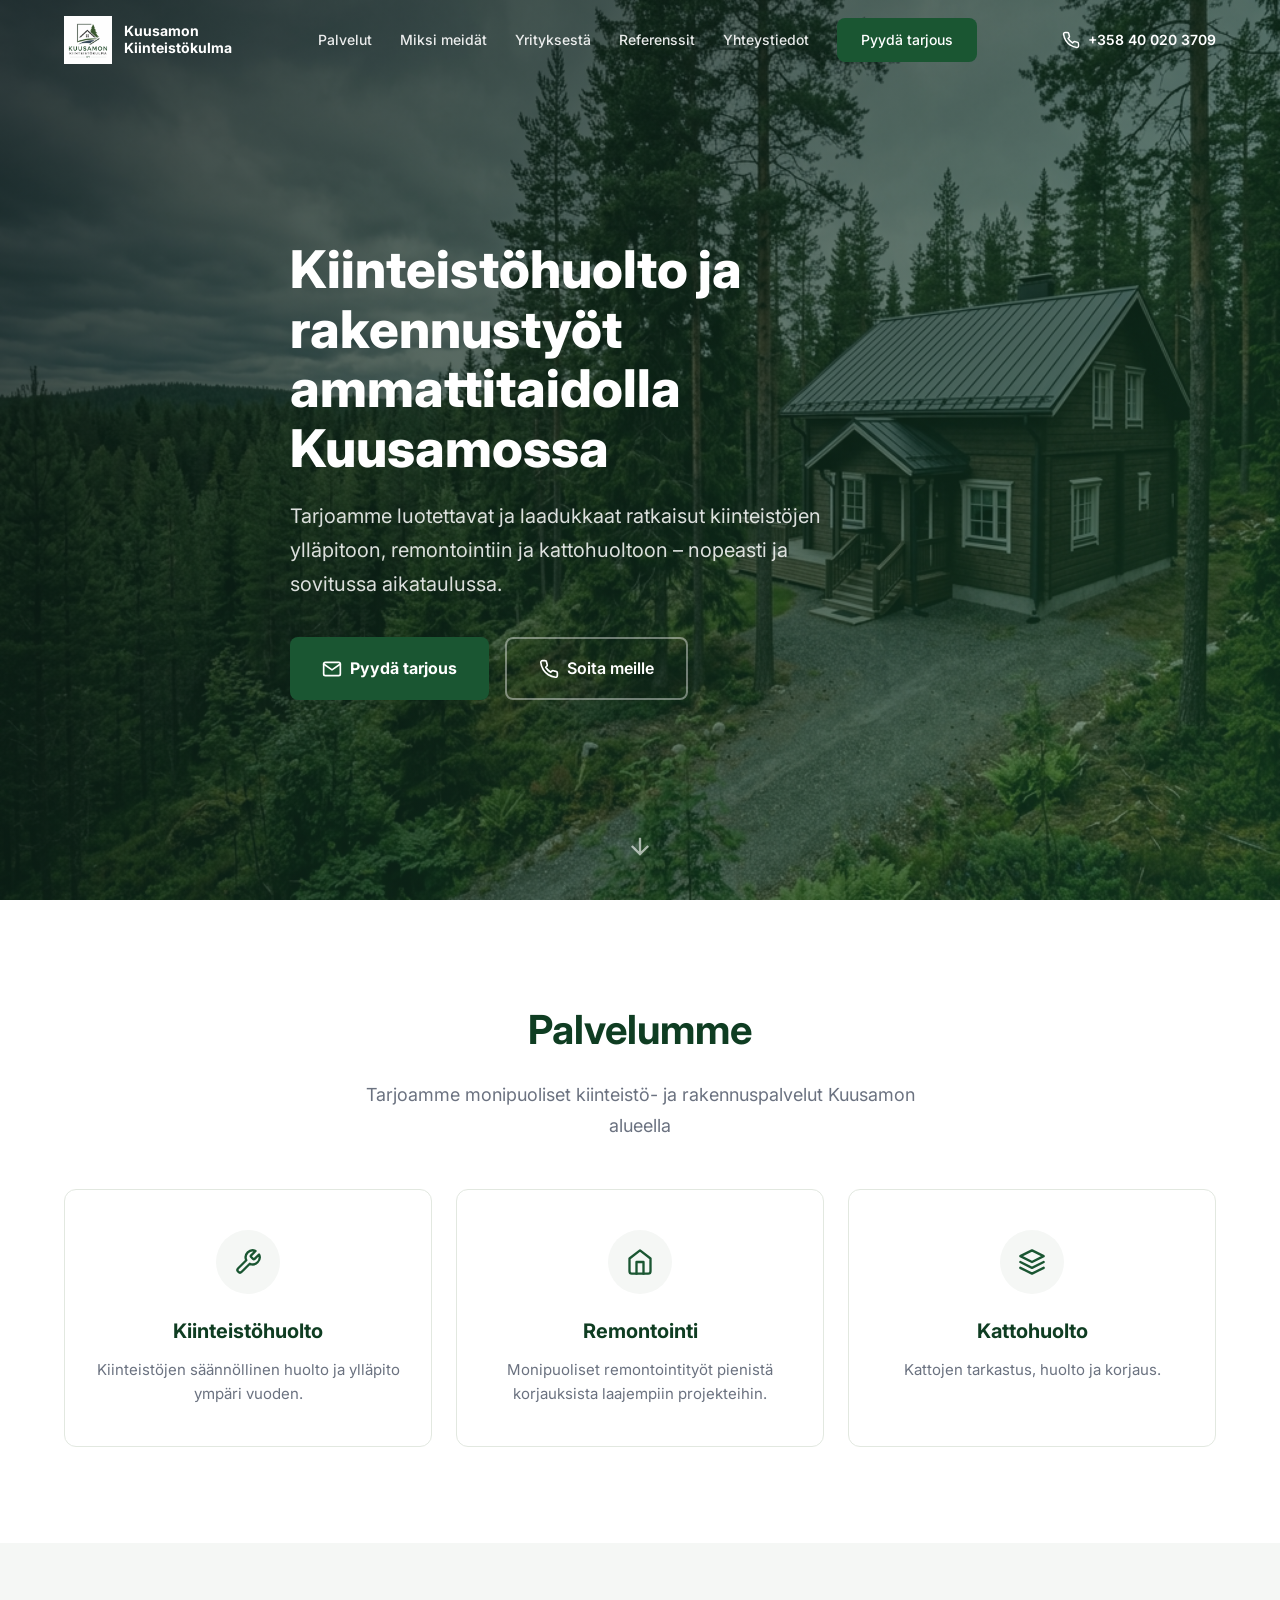
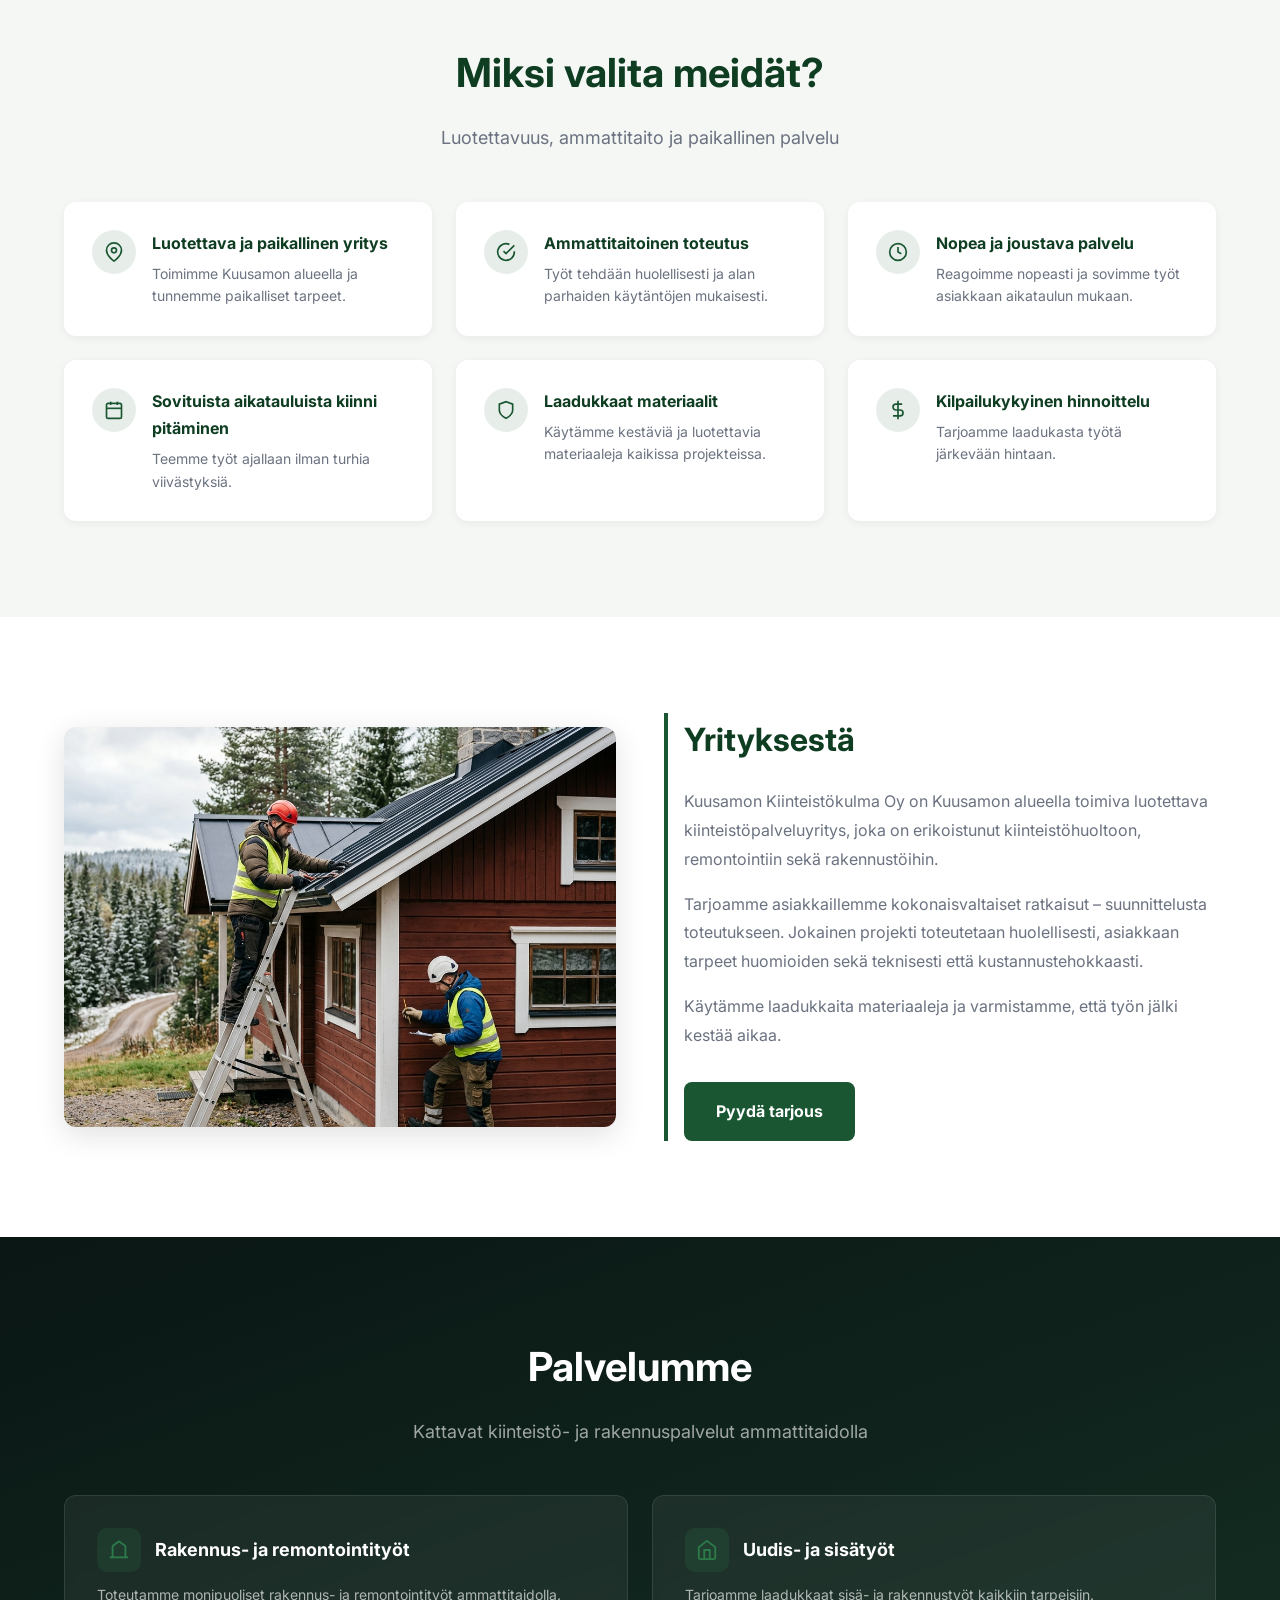
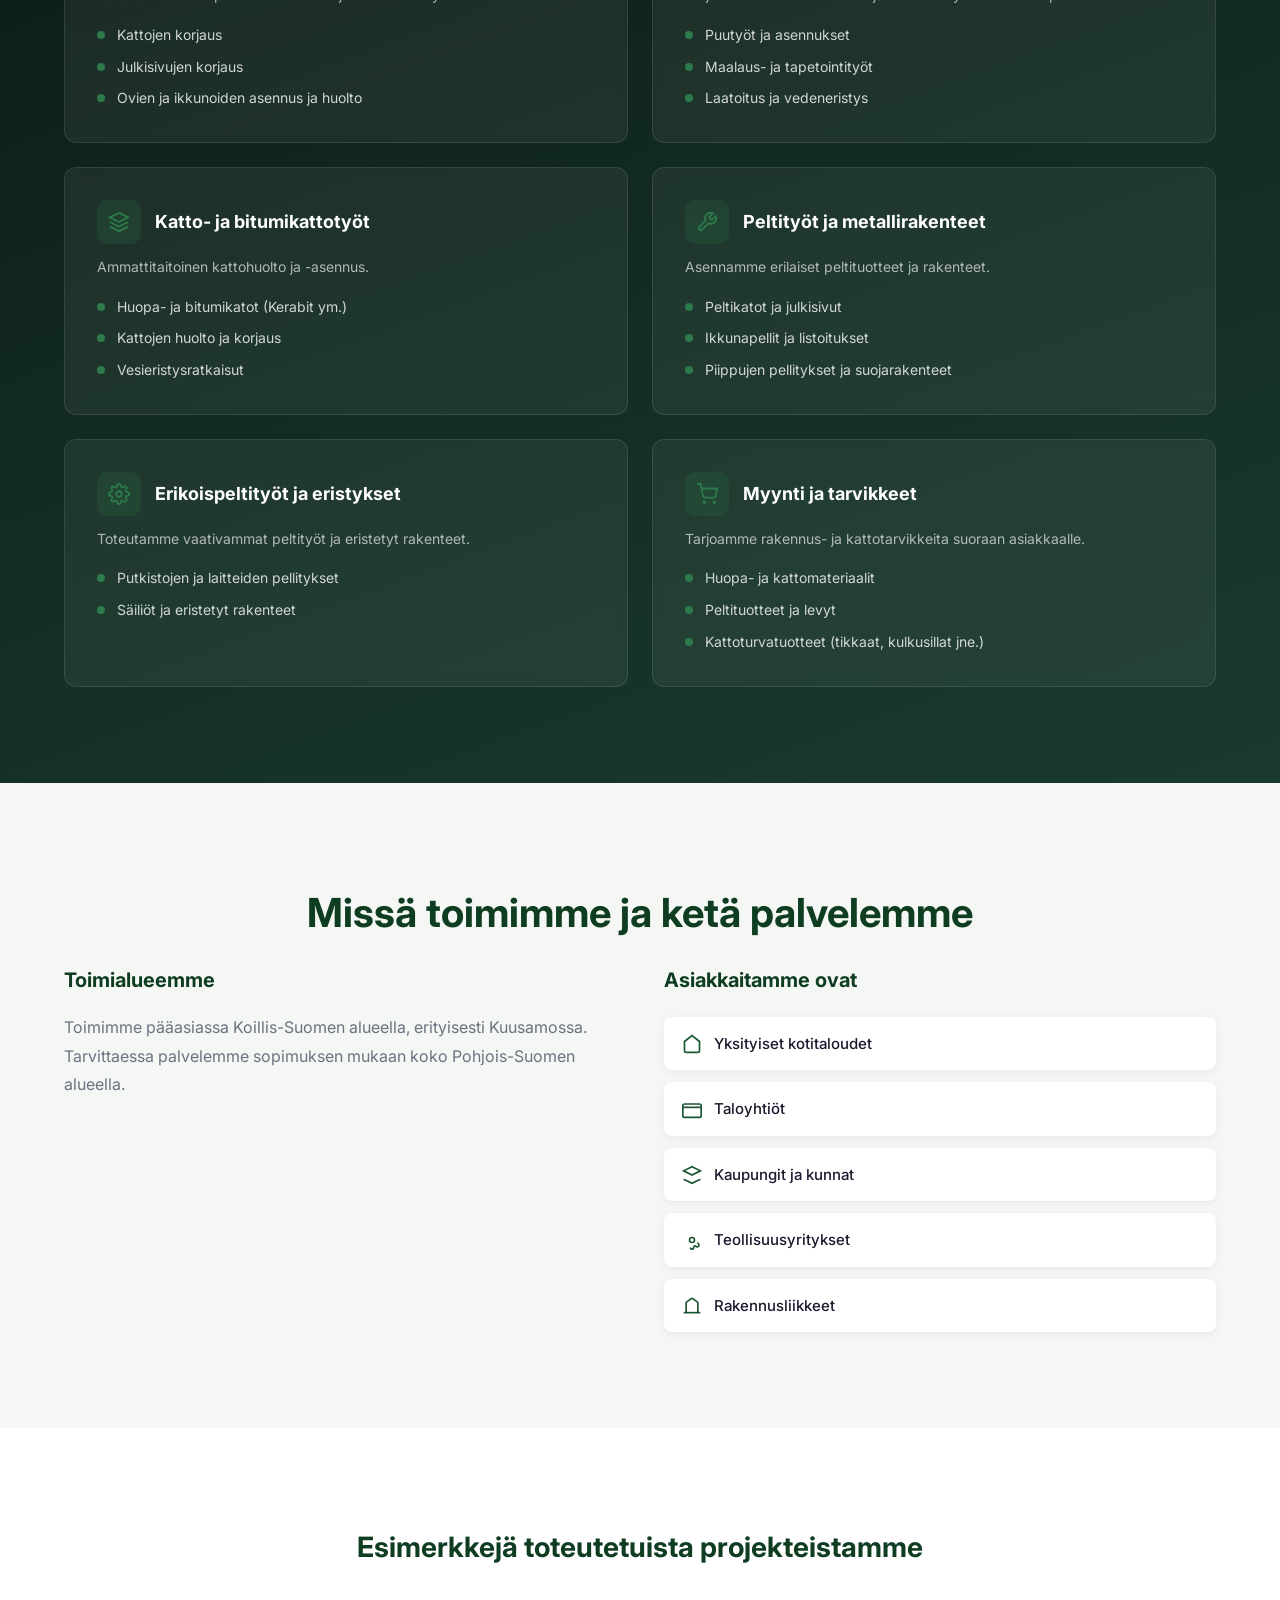
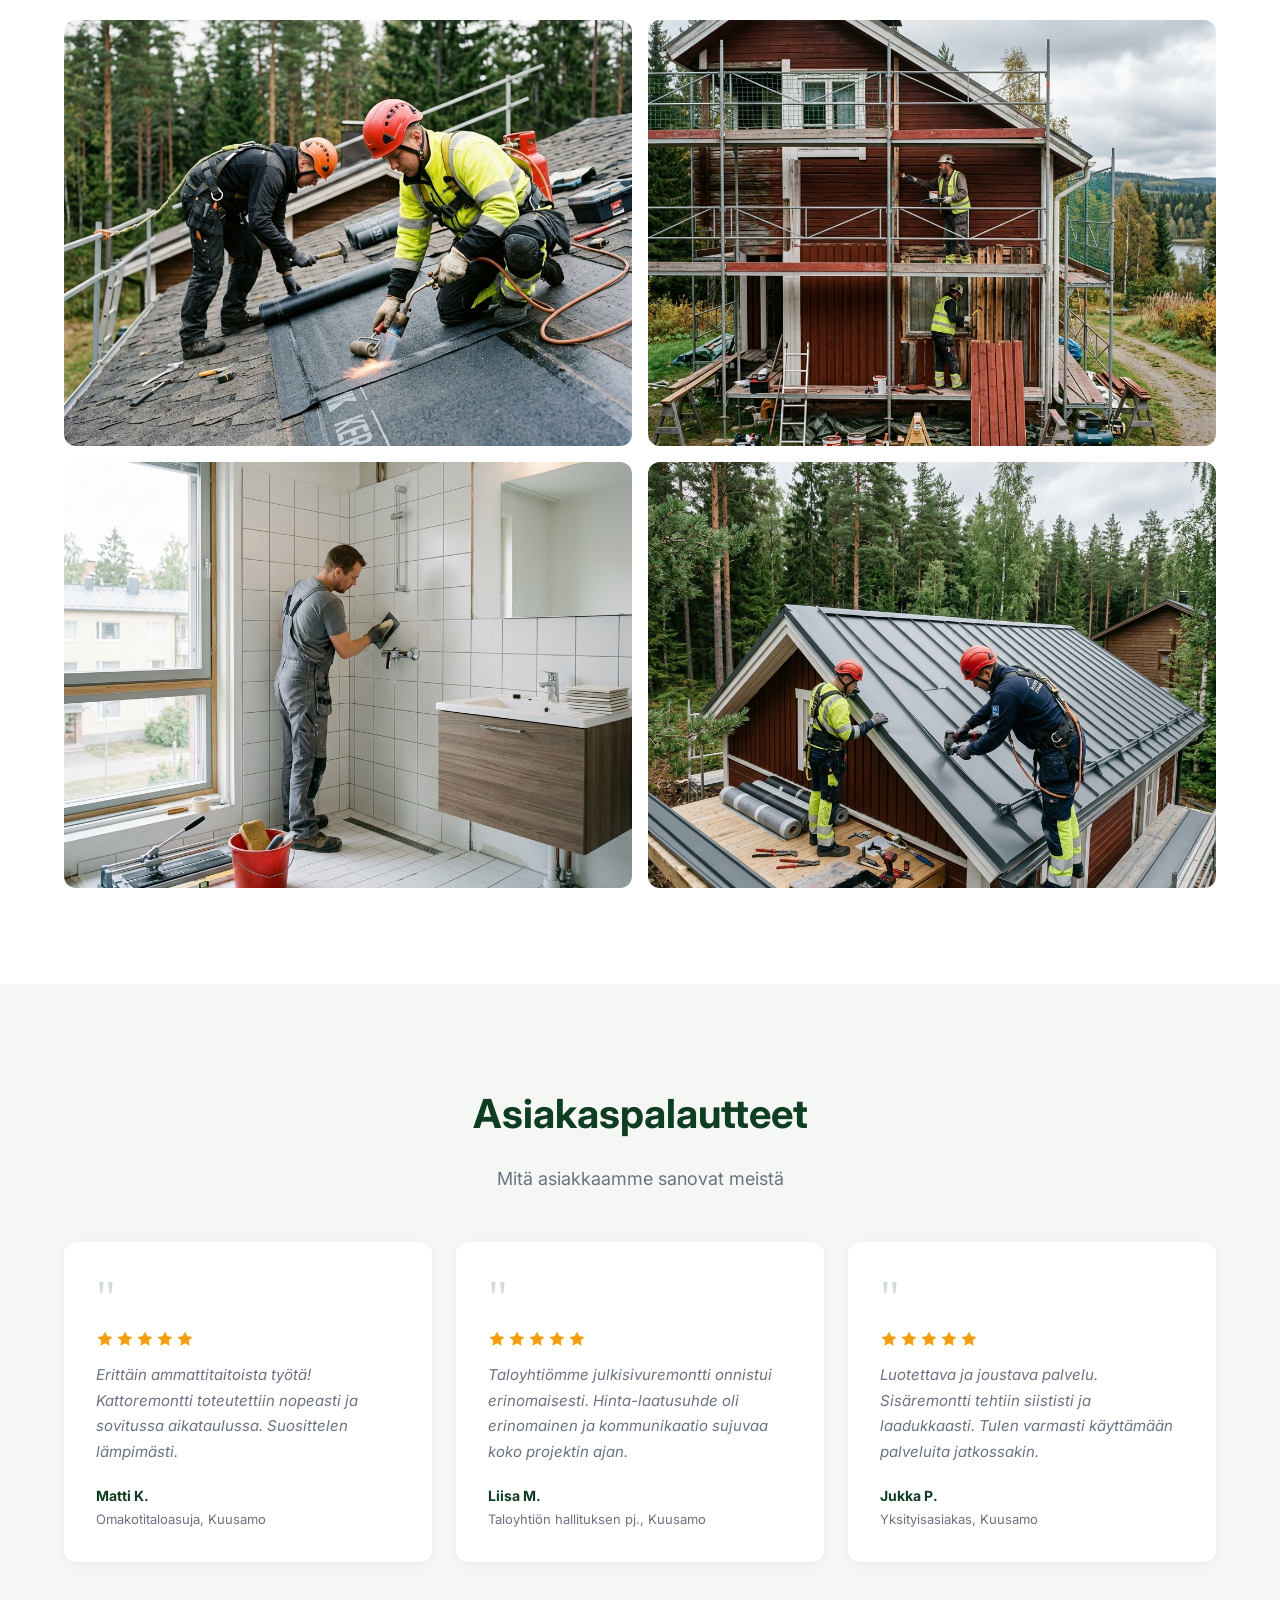
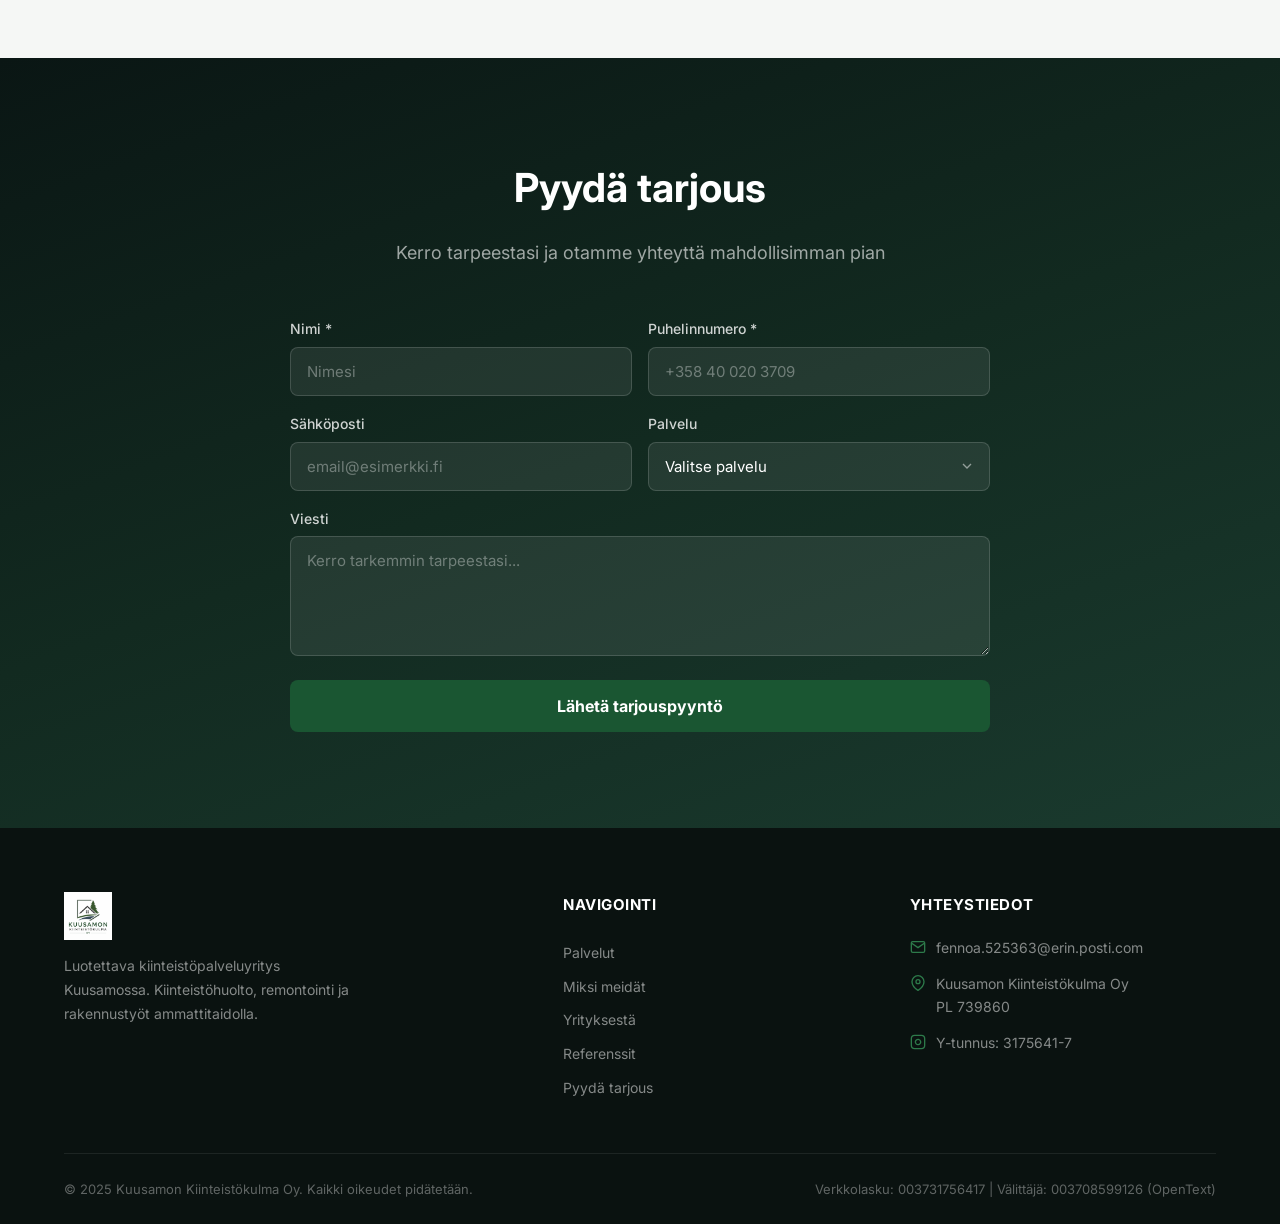
==== index.html @ 99510783 "Initial commit: Kuusamon Kiinteistökulma Oy website - Responsive single-page landing (HTML5, CSS3, V" ====
<!DOCTYPE html>
<html lang="fi">
<head>
<meta charset="UTF-8">
<meta name="viewport" content="width=device-width, initial-scale=1.0">
<title>Kiinteistöhuolto ja rakennustyöt Kuusamossa | Kuusamon Kiinteistökulma Oy</title>
<meta name="description" content="Kuusamon Kiinteistökulma Oy – luotettava kiinteistöhuolto, remontointi ja kattotyöt Kuusamossa. Pyydä maksuton tarjous!">
<meta property="og:title" content="Kuusamon Kiinteistökulma Oy – Kiinteistöhuolto Kuusamossa">
<meta property="og:description" content="Luotettava kiinteistöhuolto, remontointi ja kattotyöt Kuusamossa. Pyydä maksuton tarjous!">
<meta property="og:type" content="website">
<link rel="stylesheet" href="style.css">
<script type="application/ld+json">
{"@context":"https://schema.org","@type":"LocalBusiness","name":"Kuusamon Kiinteistökulma Oy","description":"Kiinteistöhuolto, remontointi ja rakennustyöt Kuusamossa","address":{"@type":"PostalAddress","addressLocality":"Kuusamo","addressRegion":"Pohjois-Pohjanmaa","addressCountry":"FI"},"areaServed":"Kuusamo","vatID":"FI31756417"}
</script>
</head>
<body>

<!-- NAVBAR -->
<nav class="navbar" id="navbar">
<div class="container">
<a href="#" class="nav-logo">
<img src="images/logo.png" alt="Kuusamon Kiinteistökulma Oy">
<span class="nav-logo-text">Kuusamon<br>Kiinteistökulma</span>
</a>
<div class="nav-links">
<a href="#palvelut">Palvelut</a>
<a href="#miksi">Miksi meidät</a>
<a href="#yrityksesta">Yrityksestä</a>
<a href="#referenssit">Referenssit</a>
<a href="#yhteystiedot">Yhteystiedot</a>
<a href="#tarjous" class="nav-cta">Pyydä tarjous</a>
</div>
<a href="tel:+358400203709" class="nav-phone"><svg xmlns="http://www.w3.org/2000/svg" viewBox="0 0 24 24" fill="none" stroke="currentColor" stroke-width="2" stroke-linecap="round" stroke-linejoin="round"><path d="M22 16.92v3a2 2 0 0 1-2.18 2 19.79 19.79 0 0 1-8.63-3.07 19.5 19.5 0 0 1-6-6 19.79 19.79 0 0 1-3.07-8.67A2 2 0 0 1 4.11 2h3a2 2 0 0 1 2 1.72c.127.96.361 1.903.7 2.81a2 2 0 0 1-.45 2.11L8.09 9.91a16 16 0 0 0 6 6l1.27-1.27a2 2 0 0 1 2.11-.45c.907.339 1.85.573 2.81.7A2 2 0 0 1 22 16.92z"/></svg> +358 40 020 3709</a>
<div class="hamburger" id="hamburger"><span></span><span></span><span></span></div>
</div>
</nav>
<div class="mobile-overlay" id="mobileOverlay"></div>
<div class="mobile-menu" id="mobileMenu">
<a href="#palvelut">Palvelut</a>
<a href="#miksi">Miksi meidät</a>
<a href="#yrityksesta">Yrityksestä</a>
<a href="#referenssit">Referenssit</a>
<a href="#yhteystiedot">Yhteystiedot</a>
<a href="#tarjous">Pyydä tarjous</a>
<a href="tel:+358400203709">📞 +358 40 020 3709</a>
</div>

<!-- HERO -->
<section class="hero" id="hero">
<div class="container">
<div class="hero-content fade-in">
<h1>Kiinteistöhuolto ja rakennustyöt ammattitaidolla Kuusamossa</h1>
<p>Tarjoamme luotettavat ja laadukkaat ratkaisut kiinteistöjen ylläpitoon, remontointiin ja kattohuoltoon – nopeasti ja sovitussa aikataulussa.</p>
<div class="hero-buttons">
<a href="#tarjous" class="btn-primary"><svg xmlns="http://www.w3.org/2000/svg" width="20" height="20" viewBox="0 0 24 24" fill="none" stroke="currentColor" stroke-width="2" stroke-linecap="round" stroke-linejoin="round"><path d="M4 4h16c1.1 0 2 .9 2 2v12c0 1.1-.9 2-2 2H4c-1.1 0-2-.9-2-2V6c0-1.1.9-2 2-2z"/><polyline points="22,6 12,13 2,6"/></svg> Pyydä tarjous</a>
<a href="tel:+358400203709" class="btn-secondary"><svg xmlns="http://www.w3.org/2000/svg" width="20" height="20" viewBox="0 0 24 24" fill="none" stroke="currentColor" stroke-width="2" stroke-linecap="round" stroke-linejoin="round"><path d="M22 16.92v3a2 2 0 0 1-2.18 2 19.79 19.79 0 0 1-8.63-3.07 19.5 19.5 0 0 1-6-6 19.79 19.79 0 0 1-3.07-8.67A2 2 0 0 1 4.11 2h3a2 2 0 0 1 2 1.72c.127.96.361 1.903.7 2.81a2 2 0 0 1-.45 2.11L8.09 9.91a16 16 0 0 0 6 6l1.27-1.27a2 2 0 0 1 2.11-.45c.907.339 1.85.573 2.81.7A2 2 0 0 1 22 16.92z"/></svg> Soita meille</a>
</div>
</div>
</div>
<div class="scroll-indicator"><svg xmlns="http://www.w3.org/2000/svg" viewBox="0 0 24 24" fill="none" stroke="currentColor" stroke-width="2"><path d="M12 5v14M5 12l7 7 7-7"/></svg></div>
</section>

<!-- SERVICES -->
<section class="services" id="palvelut">
<div class="container">
<h2 class="section-title fade-in">Palvelumme</h2>
<p class="section-subtitle fade-in">Tarjoamme monipuoliset kiinteistö- ja rakennuspalvelut Kuusamon alueella</p>
<div class="services-grid">
<div class="service-card fade-in">
<div class="service-icon"><svg xmlns="http://www.w3.org/2000/svg" viewBox="0 0 24 24" fill="none" stroke="currentColor" stroke-width="2" stroke-linecap="round" stroke-linejoin="round"><path d="M14.7 6.3a1 1 0 0 0 0 1.4l1.6 1.6a1 1 0 0 0 1.4 0l3.77-3.77a6 6 0 0 1-7.94 7.94l-6.91 6.91a2.12 2.12 0 0 1-3-3l6.91-6.91a6 6 0 0 1 7.94-7.94l-3.76 3.76z"/></svg></div>
<h3>Kiinteistöhuolto</h3>
<p>Kiinteistöjen säännöllinen huolto ja ylläpito ympäri vuoden.</p>
</div>
<div class="service-card fade-in">
<div class="service-icon"><svg xmlns="http://www.w3.org/2000/svg" viewBox="0 0 24 24" fill="none" stroke="currentColor" stroke-width="2" stroke-linecap="round" stroke-linejoin="round"><path d="M3 9l9-7 9 7v11a2 2 0 0 1-2 2H5a2 2 0 0 1-2-2z"/><polyline points="9 22 9 12 15 12 15 22"/></svg></div>
<h3>Remontointi</h3>
<p>Monipuoliset remontointityöt pienistä korjauksista laajempiin projekteihin.</p>
</div>
<div class="service-card fade-in">
<div class="service-icon"><svg xmlns="http://www.w3.org/2000/svg" viewBox="0 0 24 24" fill="none" stroke="currentColor" stroke-width="2" stroke-linecap="round" stroke-linejoin="round"><polygon points="12 2 2 7 12 12 22 7 12 2"/><polyline points="2 17 12 22 22 17"/><polyline points="2 12 12 17 22 12"/></svg></div>
<h3>Kattohuolto</h3>
<p>Kattojen tarkastus, huolto ja korjaus.</p>
</div>
</div>
</div>
</section>

<!-- WHY US -->
<section class="why-us" id="miksi">
<div class="container">
<h2 class="section-title fade-in">Miksi valita meidät?</h2>
<p class="section-subtitle fade-in">Luotettavuus, ammattitaito ja paikallinen palvelu</p>
<div class="why-grid">
<div class="why-card fade-in">
<div class="why-icon"><svg xmlns="http://www.w3.org/2000/svg" viewBox="0 0 24 24" fill="none" stroke="currentColor" stroke-width="2"><path d="M21 10c0 7-9 13-9 13s-9-6-9-13a9 9 0 0 1 18 0z"/><circle cx="12" cy="10" r="3"/></svg></div>
<div><h3>Luotettava ja paikallinen yritys</h3><p>Toimimme Kuusamon alueella ja tunnemme paikalliset tarpeet.</p></div>
</div>
<div class="why-card fade-in">
<div class="why-icon"><svg xmlns="http://www.w3.org/2000/svg" viewBox="0 0 24 24" fill="none" stroke="currentColor" stroke-width="2"><path d="M22 11.08V12a10 10 0 1 1-5.93-9.14"/><polyline points="22 4 12 14.01 9 11.01"/></svg></div>
<div><h3>Ammattitaitoinen toteutus</h3><p>Työt tehdään huolellisesti ja alan parhaiden käytäntöjen mukaisesti.</p></div>
</div>
<div class="why-card fade-in">
<div class="why-icon"><svg xmlns="http://www.w3.org/2000/svg" viewBox="0 0 24 24" fill="none" stroke="currentColor" stroke-width="2"><circle cx="12" cy="12" r="10"/><polyline points="12 6 12 12 16 14"/></svg></div>
<div><h3>Nopea ja joustava palvelu</h3><p>Reagoimme nopeasti ja sovimme työt asiakkaan aikataulun mukaan.</p></div>
</div>
<div class="why-card fade-in">
<div class="why-icon"><svg xmlns="http://www.w3.org/2000/svg" viewBox="0 0 24 24" fill="none" stroke="currentColor" stroke-width="2"><rect x="3" y="4" width="18" height="18" rx="2" ry="2"/><line x1="16" y1="2" x2="16" y2="6"/><line x1="8" y1="2" x2="8" y2="6"/><line x1="3" y1="10" x2="21" y2="10"/></svg></div>
<div><h3>Sovituista aikatauluista kiinni pitäminen</h3><p>Teemme työt ajallaan ilman turhia viivästyksiä.</p></div>
</div>
<div class="why-card fade-in">
<div class="why-icon"><svg xmlns="http://www.w3.org/2000/svg" viewBox="0 0 24 24" fill="none" stroke="currentColor" stroke-width="2"><path d="M12 22s8-4 8-10V5l-8-3-8 3v7c0 6 8 10 8 10z"/></svg></div>
<div><h3>Laadukkaat materiaalit</h3><p>Käytämme kestäviä ja luotettavia materiaaleja kaikissa projekteissa.</p></div>
</div>
<div class="why-card fade-in">
<div class="why-icon"><svg xmlns="http://www.w3.org/2000/svg" viewBox="0 0 24 24" fill="none" stroke="currentColor" stroke-width="2"><line x1="12" y1="1" x2="12" y2="23"/><path d="M17 5H9.5a3.5 3.5 0 0 0 0 7h5a3.5 3.5 0 0 1 0 7H6"/></svg></div>
<div><h3>Kilpailukykyinen hinnoittelu</h3><p>Tarjoamme laadukasta työtä järkevään hintaan.</p></div>
</div>
</div>
</div>
</section>

<!-- ABOUT -->
<section class="about" id="yrityksesta">
<div class="container">
<div class="about-grid">
<div class="about-image fade-in-left"><img src="images/about.png" alt="Kuusamon Kiinteistökulma Oy - ammattitaitoista työtä" loading="lazy"></div>
<div class="about-text fade-in-right">
<h2>Yrityksestä</h2>
<p>Kuusamon Kiinteistökulma Oy on Kuusamon alueella toimiva luotettava kiinteistöpalveluyritys, joka on erikoistunut kiinteistöhuoltoon, remontointiin sekä rakennustöihin.</p>
<p>Tarjoamme asiakkaillemme kokonaisvaltaiset ratkaisut – suunnittelusta toteutukseen. Jokainen projekti toteutetaan huolellisesti, asiakkaan tarpeet huomioiden sekä teknisesti että kustannustehokkaasti.</p>
<p>Käytämme laadukkaita materiaaleja ja varmistamme, että työn jälki kestää aikaa.</p>
<a href="#tarjous" class="btn-primary" style="margin-top:16px">Pyydä tarjous</a>
</div>
</div>
</div>
</section>

<!-- EXTENDED SERVICES -->
<section class="ext-services" id="palvelut-laaja">
<div class="container">
<h2 class="section-title fade-in">Palvelumme</h2>
<p class="section-subtitle fade-in">Kattavat kiinteistö- ja rakennuspalvelut ammattitaidolla</p>
<div class="ext-grid">
<div class="ext-card fade-in">
<div class="ext-card-header"><div class="ext-card-icon"><svg xmlns="http://www.w3.org/2000/svg" viewBox="0 0 24 24" fill="none" stroke="currentColor" stroke-width="2"><path d="M2 20h20"/><path d="M5 20V8.2a1 1 0 0 1 .4-.8l6-4.5a1 1 0 0 1 1.2 0l6 4.5a1 1 0 0 1 .4.8V20"/></svg></div><h3>Rakennus- ja remontointityöt</h3></div>
<p>Toteutamme monipuoliset rakennus- ja remontointityöt ammattitaidolla.</p>
<ul><li>Kattojen korjaus</li><li>Julkisivujen korjaus</li><li>Ovien ja ikkunoiden asennus ja huolto</li></ul>
</div>
<div class="ext-card fade-in">
<div class="ext-card-header"><div class="ext-card-icon"><svg xmlns="http://www.w3.org/2000/svg" viewBox="0 0 24 24" fill="none" stroke="currentColor" stroke-width="2"><path d="M3 9l9-7 9 7v11a2 2 0 0 1-2 2H5a2 2 0 0 1-2-2z"/><polyline points="9 22 9 12 15 12 15 22"/></svg></div><h3>Uudis- ja sisätyöt</h3></div>
<p>Tarjoamme laadukkaat sisä- ja rakennustyöt kaikkiin tarpeisiin.</p>
<ul><li>Puutyöt ja asennukset</li><li>Maalaus- ja tapetointityöt</li><li>Laatoitus ja vedeneristys</li></ul>
</div>
<div class="ext-card fade-in">
<div class="ext-card-header"><div class="ext-card-icon"><svg xmlns="http://www.w3.org/2000/svg" viewBox="0 0 24 24" fill="none" stroke="currentColor" stroke-width="2"><polygon points="12 2 2 7 12 12 22 7 12 2"/><polyline points="2 17 12 22 22 17"/><polyline points="2 12 12 17 22 12"/></svg></div><h3>Katto- ja bitumikattotyöt</h3></div>
<p>Ammattitaitoinen kattohuolto ja -asennus.</p>
<ul><li>Huopa- ja bitumikatot (Kerabit ym.)</li><li>Kattojen huolto ja korjaus</li><li>Vesieristysratkaisut</li></ul>
</div>
<div class="ext-card fade-in">
<div class="ext-card-header"><div class="ext-card-icon"><svg xmlns="http://www.w3.org/2000/svg" viewBox="0 0 24 24" fill="none" stroke="currentColor" stroke-width="2"><path d="M14.7 6.3a1 1 0 0 0 0 1.4l1.6 1.6a1 1 0 0 0 1.4 0l3.77-3.77a6 6 0 0 1-7.94 7.94l-6.91 6.91a2.12 2.12 0 0 1-3-3l6.91-6.91a6 6 0 0 1 7.94-7.94l-3.76 3.76z"/></svg></div><h3>Peltityöt ja metallirakenteet</h3></div>
<p>Asennamme erilaiset peltituotteet ja rakenteet.</p>
<ul><li>Peltikatot ja julkisivut</li><li>Ikkunapellit ja listoitukset</li><li>Piippujen pellitykset ja suojarakenteet</li></ul>
</div>
<div class="ext-card fade-in">
<div class="ext-card-header"><div class="ext-card-icon"><svg xmlns="http://www.w3.org/2000/svg" viewBox="0 0 24 24" fill="none" stroke="currentColor" stroke-width="2"><circle cx="12" cy="12" r="3"/><path d="M19.4 15a1.65 1.65 0 0 0 .33 1.82l.06.06a2 2 0 0 1 0 2.83 2 2 0 0 1-2.83 0l-.06-.06a1.65 1.65 0 0 0-1.82-.33 1.65 1.65 0 0 0-1 1.51V21a2 2 0 0 1-2 2 2 2 0 0 1-2-2v-.09A1.65 1.65 0 0 0 9 19.4a1.65 1.65 0 0 0-1.82.33l-.06.06a2 2 0 0 1-2.83 0 2 2 0 0 1 0-2.83l.06-.06A1.65 1.65 0 0 0 4.68 15a1.65 1.65 0 0 0-1.51-1H3a2 2 0 0 1-2-2 2 2 0 0 1 2-2h.09A1.65 1.65 0 0 0 4.6 9a1.65 1.65 0 0 0-.33-1.82l-.06-.06a2 2 0 0 1 0-2.83 2 2 0 0 1 2.83 0l.06.06A1.65 1.65 0 0 0 9 4.68a1.65 1.65 0 0 0 1-1.51V3a2 2 0 0 1 2-2 2 2 0 0 1 2 2v.09a1.65 1.65 0 0 0 1 1.51 1.65 1.65 0 0 0 1.82-.33l.06-.06a2 2 0 0 1 2.83 0 2 2 0 0 1 0 2.83l-.06.06a1.65 1.65 0 0 0-.33 1.82V9a1.65 1.65 0 0 0 1.51 1H21a2 2 0 0 1 2 2 2 2 0 0 1-2 2h-.09a1.65 1.65 0 0 0-1.51 1z"/></svg></div><h3>Erikoispeltityöt ja eristykset</h3></div>
<p>Toteutamme vaativammat peltityöt ja eristetyt rakenteet.</p>
<ul><li>Putkistojen ja laitteiden pellitykset</li><li>Säiliöt ja eristetyt rakenteet</li></ul>
</div>
<div class="ext-card fade-in">
<div class="ext-card-header"><div class="ext-card-icon"><svg xmlns="http://www.w3.org/2000/svg" viewBox="0 0 24 24" fill="none" stroke="currentColor" stroke-width="2"><circle cx="9" cy="21" r="1"/><circle cx="20" cy="21" r="1"/><path d="M1 1h4l2.68 13.39a2 2 0 0 0 2 1.61h9.72a2 2 0 0 0 2-1.61L23 6H6"/></svg></div><h3>Myynti ja tarvikkeet</h3></div>
<p>Tarjoamme rakennus- ja kattotarvikkeita suoraan asiakkaalle.</p>
<ul><li>Huopa- ja kattomateriaalit</li><li>Peltituotteet ja levyt</li><li>Kattoturvatuotteet (tikkaat, kulkusillat jne.)</li></ul>
</div>
</div>
</div>
</section>

<!-- GEOGRAPHY -->
<section class="geography" id="alue">
<div class="container">
<h2 class="section-title fade-in">Missä toimimme ja ketä palvelemme</h2>
<div class="geo-grid">
<div class="geo-text fade-in-left">
<h3>Toimialueemme</h3>
<p>Toimimme pääasiassa Koillis-Suomen alueella, erityisesti Kuusamossa. Tarvittaessa palvelemme sopimuksen mukaan koko Pohjois-Suomen alueella.</p>
</div>
<div class="geo-clients fade-in-right">
<h3>Asiakkaitamme ovat</h3>
<div class="client-list">
<div class="client-item"><svg xmlns="http://www.w3.org/2000/svg" viewBox="0 0 24 24" fill="none" stroke="currentColor" stroke-width="2"><path d="M3 9l9-7 9 7v11a2 2 0 0 1-2 2H5a2 2 0 0 1-2-2z"/></svg><span>Yksityiset kotitaloudet</span></div>
<div class="client-item"><svg xmlns="http://www.w3.org/2000/svg" viewBox="0 0 24 24" fill="none" stroke="currentColor" stroke-width="2"><rect x="1" y="6" width="22" height="16" rx="2"/><path d="M1 10h22"/></svg><span>Taloyhtiöt</span></div>
<div class="client-item"><svg xmlns="http://www.w3.org/2000/svg" viewBox="0 0 24 24" fill="none" stroke="currentColor" stroke-width="2"><polygon points="12 2 2 7 12 12 22 7 12 2"/><polyline points="2 17 12 22 22 17"/></svg><span>Kaupungit ja kunnat</span></div>
<div class="client-item"><svg xmlns="http://www.w3.org/2000/svg" viewBox="0 0 24 24" fill="none" stroke="currentColor" stroke-width="2"><circle cx="12" cy="12" r="3"/><path d="M19.4 15a1.65 1.65 0 0 0 .33 1.82l.06.06a2 2 0 1 1-2.83 2.83l-.06-.06a1.65 1.65 0 0 0-2.82 1.18V21a2 2 0 1 1-4 0v-.09"/></svg><span>Teollisuusyritykset</span></div>
<div class="client-item"><svg xmlns="http://www.w3.org/2000/svg" viewBox="0 0 24 24" fill="none" stroke="currentColor" stroke-width="2"><path d="M2 20h20"/><path d="M5 20V8.2a1 1 0 0 1 .4-.8l6-4.5a1 1 0 0 1 1.2 0l6 4.5a1 1 0 0 1 .4.8V20"/></svg><span>Rakennusliikkeet</span></div>
</div>
</div>
</div>
</div>
</section>

<!-- GALLERY -->
<section class="gallery" id="referenssit">
<div class="container">
<p class="section-subtitle fade-in" style="margin-bottom:48px;font-size:28px;font-weight:700;color:#0F3D22">Esimerkkejä toteutetuista projekteistamme</p>
<div class="gallery-grid">
<div class="gallery-item fade-in" onclick="openLightbox(this)"><img src="images/ref-1.png" alt="Bitumikattotyöt Kuusamossa" loading="lazy"><div class="gallery-overlay"><span>Bitumikattotyöt</span></div></div>
<div class="gallery-item fade-in" onclick="openLightbox(this)"><img src="images/ref-2.png" alt="Julkisivuremontti" loading="lazy"><div class="gallery-overlay"><span>Julkisivuremontti</span></div></div>
<div class="gallery-item fade-in" onclick="openLightbox(this)"><img src="images/ref-3.png" alt="Sisäremontit ja laatoitus" loading="lazy"><div class="gallery-overlay"><span>Sisäremontit ja laatoitus</span></div></div>
<div class="gallery-item fade-in" onclick="openLightbox(this)"><img src="images/ref-4.png" alt="Peltikattojen asennus" loading="lazy"><div class="gallery-overlay"><span>Peltikattojen asennus</span></div></div>
</div>
</div>
</section>

<!-- REVIEWS -->
<section class="reviews" id="palautteet">
<div class="container">
<h2 class="section-title fade-in">Asiakaspalautteet</h2>
<p class="section-subtitle fade-in">Mitä asiakkaamme sanovat meistä</p>
<div class="reviews-grid">
<div class="review-card fade-in">
<div class="review-quote">"</div>
<div class="review-stars"><svg xmlns="http://www.w3.org/2000/svg" viewBox="0 0 24 24"><polygon points="12 2 15.09 8.26 22 9.27 17 14.14 18.18 21.02 12 17.77 5.82 21.02 7 14.14 2 9.27 8.91 8.26 12 2"/></svg><svg xmlns="http://www.w3.org/2000/svg" viewBox="0 0 24 24"><polygon points="12 2 15.09 8.26 22 9.27 17 14.14 18.18 21.02 12 17.77 5.82 21.02 7 14.14 2 9.27 8.91 8.26 12 2"/></svg><svg xmlns="http://www.w3.org/2000/svg" viewBox="0 0 24 24"><polygon points="12 2 15.09 8.26 22 9.27 17 14.14 18.18 21.02 12 17.77 5.82 21.02 7 14.14 2 9.27 8.91 8.26 12 2"/></svg><svg xmlns="http://www.w3.org/2000/svg" viewBox="0 0 24 24"><polygon points="12 2 15.09 8.26 22 9.27 17 14.14 18.18 21.02 12 17.77 5.82 21.02 7 14.14 2 9.27 8.91 8.26 12 2"/></svg><svg xmlns="http://www.w3.org/2000/svg" viewBox="0 0 24 24"><polygon points="12 2 15.09 8.26 22 9.27 17 14.14 18.18 21.02 12 17.77 5.82 21.02 7 14.14 2 9.27 8.91 8.26 12 2"/></svg></div>
<p>Erittäin ammattitaitoista työtä! Kattoremontti toteutettiin nopeasti ja sovitussa aikataulussa. Suosittelen lämpimästi.</p>
<div class="review-author">Matti K.</div><div class="review-role">Omakotitaloasuja, Kuusamo</div>
</div>
<div class="review-card fade-in">
<div class="review-quote">"</div>
<div class="review-stars"><svg xmlns="http://www.w3.org/2000/svg" viewBox="0 0 24 24"><polygon points="12 2 15.09 8.26 22 9.27 17 14.14 18.18 21.02 12 17.77 5.82 21.02 7 14.14 2 9.27 8.91 8.26 12 2"/></svg><svg xmlns="http://www.w3.org/2000/svg" viewBox="0 0 24 24"><polygon points="12 2 15.09 8.26 22 9.27 17 14.14 18.18 21.02 12 17.77 5.82 21.02 7 14.14 2 9.27 8.91 8.26 12 2"/></svg><svg xmlns="http://www.w3.org/2000/svg" viewBox="0 0 24 24"><polygon points="12 2 15.09 8.26 22 9.27 17 14.14 18.18 21.02 12 17.77 5.82 21.02 7 14.14 2 9.27 8.91 8.26 12 2"/></svg><svg xmlns="http://www.w3.org/2000/svg" viewBox="0 0 24 24"><polygon points="12 2 15.09 8.26 22 9.27 17 14.14 18.18 21.02 12 17.77 5.82 21.02 7 14.14 2 9.27 8.91 8.26 12 2"/></svg><svg xmlns="http://www.w3.org/2000/svg" viewBox="0 0 24 24"><polygon points="12 2 15.09 8.26 22 9.27 17 14.14 18.18 21.02 12 17.77 5.82 21.02 7 14.14 2 9.27 8.91 8.26 12 2"/></svg></div>
<p>Taloyhtiömme julkisivuremontti onnistui erinomaisesti. Hinta-laatusuhde oli erinomainen ja kommunikaatio sujuvaa koko projektin ajan.</p>
<div class="review-author">Liisa M.</div><div class="review-role">Taloyhtiön hallituksen pj., Kuusamo</div>
</div>
<div class="review-card fade-in">
<div class="review-quote">"</div>
<div class="review-stars"><svg xmlns="http://www.w3.org/2000/svg" viewBox="0 0 24 24"><polygon points="12 2 15.09 8.26 22 9.27 17 14.14 18.18 21.02 12 17.77 5.82 21.02 7 14.14 2 9.27 8.91 8.26 12 2"/></svg><svg xmlns="http://www.w3.org/2000/svg" viewBox="0 0 24 24"><polygon points="12 2 15.09 8.26 22 9.27 17 14.14 18.18 21.02 12 17.77 5.82 21.02 7 14.14 2 9.27 8.91 8.26 12 2"/></svg><svg xmlns="http://www.w3.org/2000/svg" viewBox="0 0 24 24"><polygon points="12 2 15.09 8.26 22 9.27 17 14.14 18.18 21.02 12 17.77 5.82 21.02 7 14.14 2 9.27 8.91 8.26 12 2"/></svg><svg xmlns="http://www.w3.org/2000/svg" viewBox="0 0 24 24"><polygon points="12 2 15.09 8.26 22 9.27 17 14.14 18.18 21.02 12 17.77 5.82 21.02 7 14.14 2 9.27 8.91 8.26 12 2"/></svg><svg xmlns="http://www.w3.org/2000/svg" viewBox="0 0 24 24"><polygon points="12 2 15.09 8.26 22 9.27 17 14.14 18.18 21.02 12 17.77 5.82 21.02 7 14.14 2 9.27 8.91 8.26 12 2"/></svg></div>
<p>Luotettava ja joustava palvelu. Sisäremontti tehtiin siististi ja laadukkaasti. Tulen varmasti käyttämään palveluita jatkossakin.</p>
<div class="review-author">Jukka P.</div><div class="review-role">Yksityisasiakas, Kuusamo</div>
</div>
</div>
</div>
</section>

<!-- CONTACT FORM -->
<section class="contact-form-section" id="tarjous">
<div class="container">
<h2 class="section-title fade-in">Pyydä tarjous</h2>
<p class="section-subtitle fade-in">Kerro tarpeestasi ja otamme yhteyttä mahdollisimman pian</p>
<form class="contact-form fade-in" id="contactForm" onsubmit="handleSubmit(event)">
<div class="form-row">
<div class="form-group"><label for="name">Nimi *</label><input type="text" id="name" name="name" placeholder="Nimesi" required></div>
<div class="form-group"><label for="phone">Puhelinnumero *</label><input type="tel" id="phone" name="phone" placeholder="+358 40 020 3709" required></div>
</div>
<div class="form-row">
<div class="form-group"><label for="email">Sähköposti</label><input type="email" id="email" name="email" placeholder="email@esimerkki.fi"></div>
<div class="form-group"><label for="service">Palvelu</label><select id="service" name="service"><option value="">Valitse palvelu</option><option value="kiinteistohuolto">Kiinteistöhuolto</option><option value="remontointi">Remontointi</option><option value="kattohuolto">Kattohuolto</option><option value="peltityot">Peltityöt</option><option value="sisatyot">Sisätyöt</option><option value="muu">Muu</option></select></div>
</div>
<div class="form-row">
<div class="form-group full"><label for="message">Viesti</label><textarea id="message" name="message" placeholder="Kerro tarkemmin tarpeestasi..."></textarea></div>
</div>
<button type="submit" class="form-submit">Lähetä tarjouspyyntö</button>
</form>
<div class="form-success" id="formSuccess">
<svg xmlns="http://www.w3.org/2000/svg" viewBox="0 0 24 24" fill="none" stroke="currentColor" stroke-width="2"><path d="M22 11.08V12a10 10 0 1 1-5.93-9.14"/><polyline points="22 4 12 14.01 9 11.01"/></svg>
<h3>Kiitos yhteydenotostasi!</h3>
<p>Otamme sinuun yhteyttä mahdollisimman pian.</p>
</div>
</div>
</section>

<!-- FOOTER -->
<footer class="footer" id="yhteystiedot">
<div class="container">
<div class="footer-grid">
<div class="footer-brand">
<img src="images/logo.png" alt="Kuusamon Kiinteistökulma Oy">
<p>Luotettava kiinteistöpalveluyritys Kuusamossa. Kiinteistöhuolto, remontointi ja rakennustyöt ammattitaidolla.</p>
</div>
<div>
<h4>Navigointi</h4>
<div class="footer-links">
<a href="#palvelut">Palvelut</a>
<a href="#miksi">Miksi meidät</a>
<a href="#yrityksesta">Yrityksestä</a>
<a href="#referenssit">Referenssit</a>
<a href="#tarjous">Pyydä tarjous</a>
</div>
</div>
<div>
<h4>Yhteystiedot</h4>
<div class="footer-contact-item"><svg xmlns="http://www.w3.org/2000/svg" viewBox="0 0 24 24" fill="none" stroke="currentColor" stroke-width="2"><path d="M4 4h16c1.1 0 2 .9 2 2v12c0 1.1-.9 2-2 2H4c-1.1 0-2-.9-2-2V6c0-1.1.9-2 2-2z"/><polyline points="22,6 12,13 2,6"/></svg><a href="mailto:fennoa.525363@erin.posti.com">fennoa.525363@erin.posti.com</a></div>
<div class="footer-contact-item"><svg xmlns="http://www.w3.org/2000/svg" viewBox="0 0 24 24" fill="none" stroke="currentColor" stroke-width="2"><path d="M21 10c0 7-9 13-9 13s-9-6-9-13a9 9 0 0 1 18 0z"/><circle cx="12" cy="10" r="3"/></svg><span>Kuusamon Kiinteistökulma Oy<br>PL 739860</span></div>
<div class="footer-contact-item"><svg xmlns="http://www.w3.org/2000/svg" viewBox="0 0 24 24" fill="none" stroke="currentColor" stroke-width="2"><rect x="2" y="2" width="20" height="20" rx="5" ry="5"/><path d="M16 11.37A4 4 0 1 1 12.63 8 4 4 0 0 1 16 11.37z"/></svg><span>Y-tunnus: 3175641-7</span></div>
</div>
</div>
<div class="footer-bottom">
<p>&copy; 2025 Kuusamon Kiinteistökulma Oy. Kaikki oikeudet pidätetään.</p>
<span>Verkkolasku: 003731756417 | Välittäjä: 003708599126 (OpenText)</span>
</div>
</div>
</footer>

<!-- LIGHTBOX -->
<div class="lightbox" id="lightbox" onclick="closeLightbox()">
<button class="lightbox-close"><svg xmlns="http://www.w3.org/2000/svg" viewBox="0 0 24 24" fill="none" stroke="currentColor" stroke-width="2"><line x1="18" y1="6" x2="6" y2="18"/><line x1="6" y1="6" x2="18" y2="18"/></svg></button>
<img src="" alt="" id="lightboxImg">
</div>

<script src="script.js"></script>
</body>
</html>
---- style.css ----
/* ===== DESIGN SYSTEM ===== */
@import url('https://fonts.googleapis.com/css2?family=Inter:wght@400;500;600;700;800&display=swap');

:root {
  --color-primary: #1A5632;
  --color-primary-dark: #0F3D22;
  --color-primary-light: #2D7A4A;
  --color-accent: #3D6B7A;
  --color-dark: #1a1a2e;
  --color-gray: #6B7280;
  --color-light: #F5F7F5;
  --color-white: #FFFFFF;
  --color-border: #E2E8E0;
  --color-hero-overlay: rgba(10, 22, 20, 0.7);
  --font-main: 'Inter', sans-serif;
  --radius: 8px;
  --radius-lg: 12px;
  --shadow-sm: 0 2px 8px rgba(0,0,0,0.06);
  --shadow-md: 0 4px 20px rgba(0,0,0,0.08);
  --shadow-lg: 0 8px 30px rgba(0,0,0,0.12);
  --transition: 0.3s ease;
  --container: 1200px;
}

/* ===== RESET ===== */
*, *::before, *::after { box-sizing: border-box; margin: 0; padding: 0; }
html { scroll-behavior: smooth; scroll-padding-top: 80px; }
body { font-family: var(--font-main); font-size: 16px; line-height: 1.7; color: var(--color-dark); background: var(--color-white); -webkit-font-smoothing: antialiased; }
img { max-width: 100%; height: auto; display: block; }
a { text-decoration: none; color: inherit; }
ul { list-style: none; }
button, input, textarea, select { font-family: inherit; font-size: inherit; }

.container { max-width: var(--container); margin: 0 auto; padding: 0 24px; }
.section-title { font-size: clamp(28px, 4vw, 40px); font-weight: 700; color: var(--color-primary-dark); text-align: center; margin-bottom: 16px; }
.section-subtitle { font-size: 18px; color: var(--color-gray); text-align: center; max-width: 600px; margin: 0 auto 48px; }

/* ===== NAVIGATION ===== */
.navbar { position: fixed; top: 0; left: 0; width: 100%; z-index: 1000; padding: 16px 0; transition: var(--transition); }
.navbar.scrolled { background: rgba(255,255,255,0.97); backdrop-filter: blur(10px); box-shadow: var(--shadow-sm); padding: 10px 0; }
.navbar .container { display: flex; align-items: center; justify-content: space-between; }
.nav-logo { display: flex; align-items: center; gap: 12px; }
.nav-logo img { height: 48px; width: auto; }
.navbar.scrolled .nav-logo img { height: 40px; }
.nav-logo-text { font-size: 14px; font-weight: 700; color: var(--color-white); line-height: 1.2; }
.navbar.scrolled .nav-logo-text { color: var(--color-primary-dark); }
.nav-links { display: flex; align-items: center; gap: 28px; }
.nav-links a { font-size: 14px; font-weight: 500; color: rgba(255,255,255,0.9); transition: var(--transition); position: relative; }
.nav-links a::after { content: ''; position: absolute; bottom: -4px; left: 0; width: 0; height: 2px; background: var(--color-primary-light); transition: var(--transition); }
.nav-links a:hover::after { width: 100%; }
.navbar.scrolled .nav-links a { color: var(--color-dark); }
.nav-links a:hover { color: var(--color-white); }
.navbar.scrolled .nav-links a:hover { color: var(--color-primary); }
.nav-phone { display: flex; align-items: center; gap: 8px; font-weight: 600; font-size: 14px; color: var(--color-white); }
.navbar.scrolled .nav-phone { color: var(--color-primary); }
.nav-phone svg { width: 18px; height: 18px; }
.nav-cta { background: var(--color-primary); color: var(--color-white) !important; padding: 10px 24px; border-radius: var(--radius); font-weight: 600; transition: var(--transition); }
.nav-cta:hover { background: var(--color-primary-dark); transform: translateY(-1px); }
.nav-cta::after { display: none !important; }

/* Hamburger */
.hamburger { display: none; flex-direction: column; gap: 5px; cursor: pointer; padding: 4px; z-index: 1001; }
.hamburger span { width: 24px; height: 2px; background: var(--color-white); transition: var(--transition); border-radius: 2px; }
.navbar.scrolled .hamburger span { background: var(--color-dark); }
.hamburger.active span:nth-child(1) { transform: rotate(45deg) translate(5px, 5px); }
.hamburger.active span:nth-child(2) { opacity: 0; }
.hamburger.active span:nth-child(3) { transform: rotate(-45deg) translate(5px, -5px); }

/* Mobile menu */
.mobile-menu { display: none; position: fixed; top: 0; right: -100%; width: 300px; height: 100vh; background: var(--color-white); padding: 100px 32px 32px; transition: 0.4s ease; box-shadow: var(--shadow-lg); z-index: 999; }
.mobile-menu.active { right: 0; }
.mobile-menu a { display: block; padding: 14px 0; font-size: 16px; font-weight: 500; color: var(--color-dark); border-bottom: 1px solid var(--color-border); }
.mobile-menu a:hover { color: var(--color-primary); }
.mobile-overlay { display: none; position: fixed; inset: 0; background: rgba(0,0,0,0.4); z-index: 998; opacity: 0; transition: var(--transition); }
.mobile-overlay.active { opacity: 1; }

/* ===== HERO ===== */
.hero { position: relative; min-height: 100vh; display: flex; align-items: center; background: url('images/hero-bg.png') center/cover no-repeat; overflow: hidden; }
.hero::before { content: ''; position: absolute; inset: 0; background: linear-gradient(135deg, rgba(10,22,20,0.8) 0%, rgba(26,86,50,0.5) 100%); }
.hero-content { position: relative; z-index: 2; max-width: 700px; padding: 120px 0 80px; }
.hero-logo { width: 130px; height: auto; margin-bottom: 28px; filter: invert(1) brightness(2); mix-blend-mode: screen; animation: heroLogoIn 1s ease 0.3s both; }
@keyframes heroLogoIn { from { opacity: 0; transform: translateY(-16px) scale(0.9); } to { opacity: 1; transform: translateY(0) scale(1); } }
.hero-watermark { display: none; }
.hero h1 { font-size: clamp(32px, 5vw, 52px); font-weight: 800; color: var(--color-white); line-height: 1.15; margin-bottom: 20px; }
.hero p { font-size: clamp(16px, 2vw, 20px); color: rgba(255,255,255,0.85); line-height: 1.7; margin-bottom: 36px; max-width: 560px; }
.hero-buttons { display: flex; gap: 16px; flex-wrap: wrap; }
.btn-primary { display: inline-flex; align-items: center; gap: 8px; padding: 16px 32px; background: var(--color-primary); color: var(--color-white); font-weight: 700; font-size: 16px; border-radius: var(--radius); border: none; cursor: pointer; transition: var(--transition); }
.btn-primary:hover { background: var(--color-primary-dark); transform: translateY(-2px); box-shadow: 0 6px 20px rgba(26,86,50,0.3); }
.btn-secondary { display: inline-flex; align-items: center; gap: 8px; padding: 16px 32px; background: transparent; color: var(--color-white); font-weight: 600; font-size: 16px; border-radius: var(--radius); border: 2px solid rgba(255,255,255,0.4); cursor: pointer; transition: var(--transition); }
.btn-secondary:hover { border-color: var(--color-white); background: rgba(255,255,255,0.1); }
.scroll-indicator { position: absolute; bottom: 32px; left: 50%; transform: translateX(-50%); z-index: 2; animation: bounce 2s infinite; }
.scroll-indicator svg { width: 28px; height: 28px; color: rgba(255,255,255,0.6); }
@keyframes bounce { 0%,100% { transform: translateX(-50%) translateY(0); } 50% { transform: translateX(-50%) translateY(10px); } }

/* ===== SERVICES OVERVIEW ===== */
.services { padding: 96px 0; background: var(--color-white); }
.services-grid { display: grid; grid-template-columns: repeat(3, 1fr); gap: 24px; }
.service-card { text-align: center; padding: 40px 28px; border-radius: var(--radius-lg); border: 1px solid var(--color-border); transition: var(--transition); }
.service-card:hover { transform: translateY(-6px); box-shadow: var(--shadow-md); border-color: var(--color-primary-light); }
.service-icon { width: 64px; height: 64px; margin: 0 auto 20px; background: var(--color-light); border-radius: 50%; display: flex; align-items: center; justify-content: center; transition: var(--transition); }
.service-card:hover .service-icon { background: var(--color-primary); }
.service-icon svg { width: 28px; height: 28px; color: var(--color-primary); transition: var(--transition); }
.service-card:hover .service-icon svg { color: var(--color-white); }
.service-card h3 { font-size: 20px; font-weight: 700; margin-bottom: 10px; color: var(--color-primary-dark); }
.service-card p { font-size: 15px; color: var(--color-gray); line-height: 1.6; }

/* ===== WHY US ===== */
.why-us { padding: 96px 0; background: var(--color-light); }
.why-grid { display: grid; grid-template-columns: repeat(3, 1fr); gap: 24px; }
.why-card { display: flex; gap: 16px; padding: 28px; background: var(--color-white); border-radius: var(--radius-lg); box-shadow: var(--shadow-sm); transition: var(--transition); }
.why-card:hover { transform: translateY(-4px); box-shadow: var(--shadow-md); }
.why-icon { flex-shrink: 0; width: 44px; height: 44px; background: rgba(26,86,50,0.1); border-radius: 50%; display: flex; align-items: center; justify-content: center; }
.why-icon svg { width: 20px; height: 20px; color: var(--color-primary); }
.why-card h3 { font-size: 16px; font-weight: 700; margin-bottom: 6px; color: var(--color-primary-dark); }
.why-card p { font-size: 14px; color: var(--color-gray); line-height: 1.6; }

/* ===== ABOUT ===== */
.about { padding: 96px 0; background: var(--color-white); }
.about-grid { display: grid; grid-template-columns: 1fr 1fr; gap: 48px; align-items: center; }
.about-image { border-radius: var(--radius-lg); overflow: hidden; box-shadow: var(--shadow-lg); }
.about-image img { width: 100%; height: 400px; object-fit: cover; }
.about-text { padding-left: 16px; border-left: 4px solid var(--color-primary); }
.about-text h2 { font-size: clamp(24px, 3vw, 32px); font-weight: 700; color: var(--color-primary-dark); margin-bottom: 20px; }
.about-text p { font-size: 16px; color: var(--color-gray); margin-bottom: 16px; line-height: 1.8; }

/* ===== EXTENDED SERVICES ===== */
.ext-services { padding: 96px 0; background: linear-gradient(160deg, #0a1614 0%, #122a20 50%, #1a3a2e 100%); }
.ext-services .section-title { color: var(--color-white); }
.ext-services .section-subtitle { color: rgba(255,255,255,0.6); }
.ext-grid { display: grid; grid-template-columns: repeat(2, 1fr); gap: 24px; }
.ext-card { padding: 32px; border-radius: var(--radius-lg); background: rgba(255,255,255,0.06); border: 1px solid rgba(255,255,255,0.1); backdrop-filter: blur(4px); transition: var(--transition); }
.ext-card:hover { background: rgba(255,255,255,0.1); transform: translateY(-4px); border-color: rgba(45,122,74,0.4); }
.ext-card-header { display: flex; align-items: center; gap: 14px; margin-bottom: 12px; }
.ext-card-icon { width: 44px; height: 44px; border-radius: 10px; background: rgba(45,122,74,0.2); display: flex; align-items: center; justify-content: center; }
.ext-card-icon svg { width: 22px; height: 22px; color: var(--color-primary-light); }
.ext-card h3 { font-size: 18px; font-weight: 700; color: var(--color-white); }
.ext-card > p { font-size: 14px; color: rgba(255,255,255,0.65); margin-bottom: 16px; line-height: 1.6; }
.ext-card ul { display: flex; flex-direction: column; gap: 8px; }
.ext-card li { font-size: 14px; color: rgba(255,255,255,0.8); padding-left: 20px; position: relative; }
.ext-card li::before { content: ''; position: absolute; left: 0; top: 8px; width: 8px; height: 8px; border-radius: 50%; background: var(--color-primary-light); }

/* ===== GEOGRAPHY ===== */
.geography { padding: 96px 0; background: var(--color-light); }
.geo-grid { display: grid; grid-template-columns: 1fr 1fr; gap: 48px; align-items: start; }
.geo-text h3 { font-size: 20px; font-weight: 700; color: var(--color-primary-dark); margin-bottom: 16px; }
.geo-text p { font-size: 16px; color: var(--color-gray); line-height: 1.8; margin-bottom: 20px; }
.geo-clients h3 { font-size: 20px; font-weight: 700; color: var(--color-primary-dark); margin-bottom: 20px; }
.client-list { display: flex; flex-direction: column; gap: 12px; }
.client-item { display: flex; align-items: center; gap: 12px; padding: 14px 18px; background: var(--color-white); border-radius: var(--radius); box-shadow: var(--shadow-sm); transition: var(--transition); }
.client-item:hover { transform: translateX(6px); box-shadow: var(--shadow-md); }
.client-item svg { width: 20px; height: 20px; color: var(--color-primary); flex-shrink: 0; }
.client-item span { font-size: 15px; font-weight: 500; color: var(--color-dark); }

/* ===== GALLERY ===== */
.gallery { padding: 96px 0; background: var(--color-white); }
.gallery-grid { display: grid; grid-template-columns: repeat(2, 1fr); gap: 16px; }
.gallery-item { position: relative; border-radius: var(--radius-lg); overflow: hidden; cursor: pointer; aspect-ratio: 4/3; }
.gallery-item img { width: 100%; height: 100%; object-fit: cover; transition: 0.5s ease; }
.gallery-item:hover img { transform: scale(1.05); }
.gallery-overlay { position: absolute; inset: 0; background: linear-gradient(to top, rgba(0,0,0,0.6) 0%, transparent 50%); opacity: 0; transition: var(--transition); display: flex; align-items: flex-end; padding: 20px; }
.gallery-item:hover .gallery-overlay { opacity: 1; }
.gallery-overlay span { color: var(--color-white); font-weight: 600; font-size: 15px; }

/* Lightbox */
.lightbox { display: none; position: fixed; inset: 0; background: rgba(0,0,0,0.9); z-index: 2000; align-items: center; justify-content: center; }
.lightbox.active { display: flex; }
.lightbox img { max-width: 90vw; max-height: 85vh; border-radius: var(--radius); object-fit: contain; }
.lightbox-close { position: absolute; top: 20px; right: 24px; width: 44px; height: 44px; background: rgba(255,255,255,0.1); border: none; border-radius: 50%; cursor: pointer; display: flex; align-items: center; justify-content: center; transition: var(--transition); }
.lightbox-close:hover { background: rgba(255,255,255,0.2); }
.lightbox-close svg { width: 24px; height: 24px; color: var(--color-white); }

/* ===== REVIEWS ===== */
.reviews { padding: 96px 0; background: var(--color-light); }
.reviews-grid { display: grid; grid-template-columns: repeat(3, 1fr); gap: 24px; }
.review-card { background: var(--color-white); padding: 32px; border-radius: var(--radius-lg); box-shadow: var(--shadow-sm); transition: var(--transition); position: relative; }
.review-card:hover { transform: translateY(-4px); box-shadow: var(--shadow-md); }
.review-quote { font-size: 48px; color: var(--color-primary); opacity: 0.2; line-height: 1; margin-bottom: 8px; font-family: Georgia, serif; }
.review-stars { display: flex; gap: 2px; margin-bottom: 14px; }
.review-stars svg { width: 18px; height: 18px; color: #F59E0B; fill: #F59E0B; }
.review-card p { font-size: 15px; color: var(--color-gray); line-height: 1.7; margin-bottom: 20px; font-style: italic; }
.review-author { font-size: 14px; font-weight: 700; color: var(--color-primary-dark); }
.review-role { font-size: 13px; color: var(--color-gray); }

/* ===== CONTACT FORM ===== */
.contact-form-section { padding: 96px 0; background: linear-gradient(160deg, #0a1614 0%, #122a20 50%, #1a3a2e 100%); }
.contact-form-section .section-title { color: var(--color-white); }
.contact-form-section .section-subtitle { color: rgba(255,255,255,0.6); }
.contact-form { max-width: 700px; margin: 0 auto; }
.form-row { display: grid; grid-template-columns: 1fr 1fr; gap: 16px; margin-bottom: 16px; }
.form-group { display: flex; flex-direction: column; }
.form-group.full { grid-column: 1 / -1; }
.form-group label { font-size: 14px; font-weight: 500; color: rgba(255,255,255,0.8); margin-bottom: 6px; }
.form-group input, .form-group select, .form-group textarea { padding: 14px 16px; background: rgba(255,255,255,0.08); border: 1px solid rgba(255,255,255,0.15); border-radius: var(--radius); color: var(--color-white); font-size: 15px; transition: var(--transition); outline: none; }
.form-group input::placeholder, .form-group textarea::placeholder { color: rgba(255,255,255,0.35); }
.form-group input:focus, .form-group select:focus, .form-group textarea:focus { border-color: var(--color-primary-light); background: rgba(255,255,255,0.12); }
.form-group select { appearance: none; background-image: url("data:image/svg+xml,%3Csvg xmlns='http://www.w3.org/2000/svg' width='16' height='16' viewBox='0 0 24 24' fill='none' stroke='rgba(255,255,255,0.5)' stroke-width='2'%3E%3Cpath d='M6 9l6 6 6-6'/%3E%3C/svg%3E"); background-repeat: no-repeat; background-position: right 14px center; }
.form-group select option { background: #1a3a2e; color: var(--color-white); }
.form-group textarea { resize: vertical; min-height: 120px; }
.form-submit { width: 100%; padding: 16px; margin-top: 8px; background: var(--color-primary); color: var(--color-white); font-weight: 700; font-size: 16px; border: none; border-radius: var(--radius); cursor: pointer; transition: var(--transition); }
.form-submit:hover { background: var(--color-primary-light); transform: translateY(-2px); }
.form-success { display: none; text-align: center; padding: 40px; }
.form-success.active { display: block; }
.form-success svg { width: 64px; height: 64px; color: var(--color-primary-light); margin-bottom: 16px; }
.form-success h3 { font-size: 24px; color: var(--color-white); margin-bottom: 8px; }
.form-success p { color: rgba(255,255,255,0.7); }

/* ===== FOOTER ===== */
.footer { padding: 64px 0 24px; background: #0a1210; }
.footer-grid { display: grid; grid-template-columns: 1.5fr 1fr 1fr; gap: 40px; margin-bottom: 48px; }
.footer-brand img { height: 48px; margin-bottom: 14px; }
.footer-brand p { font-size: 14px; color: rgba(255,255,255,0.5); line-height: 1.7; max-width: 300px; }
.footer h4 { font-size: 15px; font-weight: 700; color: var(--color-white); margin-bottom: 18px; text-transform: uppercase; letter-spacing: 0.5px; }
.footer-links a { display: block; font-size: 14px; color: rgba(255,255,255,0.5); padding: 5px 0; transition: var(--transition); }
.footer-links a:hover { color: var(--color-primary-light); padding-left: 4px; }
.footer-contact-item { display: flex; align-items: flex-start; gap: 10px; margin-bottom: 12px; }
.footer-contact-item svg { width: 16px; height: 16px; color: var(--color-primary-light); flex-shrink: 0; margin-top: 3px; }
.footer-contact-item span, .footer-contact-item a { font-size: 14px; color: rgba(255,255,255,0.5); }
.footer-contact-item a:hover { color: var(--color-primary-light); }
.footer-bottom { border-top: 1px solid rgba(255,255,255,0.08); padding-top: 24px; display: flex; justify-content: space-between; align-items: center; flex-wrap: wrap; gap: 12px; }
.footer-bottom p { font-size: 13px; color: rgba(255,255,255,0.35); }
.footer-bottom span { font-size: 13px; color: rgba(255,255,255,0.35); }

/* ===== ANIMATIONS ===== */
.fade-in { opacity: 0; transform: translateY(24px); transition: opacity 0.6s ease, transform 0.6s ease; }
.fade-in.visible { opacity: 1; transform: translateY(0); }
.fade-in-left { opacity: 0; transform: translateX(-24px); transition: opacity 0.6s ease, transform 0.6s ease; }
.fade-in-left.visible { opacity: 1; transform: translateX(0); }
.fade-in-right { opacity: 0; transform: translateX(24px); transition: opacity 0.6s ease, transform 0.6s ease; }
.fade-in-right.visible { opacity: 1; transform: translateX(0); }

/* ===== RESPONSIVE ===== */
@media (max-width: 1024px) {
  .ext-grid { grid-template-columns: repeat(2, 1fr); }
}
@media (max-width: 768px) {
  .nav-links, .nav-phone, .nav-cta-wrap { display: none; }
  .hamburger { display: flex; }
  .mobile-menu { display: block; }
  .services-grid, .why-grid, .reviews-grid { grid-template-columns: 1fr; }
  .about-grid, .geo-grid { grid-template-columns: 1fr; }
  .about-image { order: -1; }
  .about-text { padding-left: 0; border-left: none; border-top: 4px solid var(--color-primary); padding-top: 24px; }
  .ext-grid { grid-template-columns: 1fr; }
  .gallery-grid { grid-template-columns: 1fr; }
  .form-row { grid-template-columns: 1fr; }
  .footer-grid { grid-template-columns: 1fr; }
  .hero-content { padding: 140px 0 60px; }
  .hero h1 { font-size: 28px; }
  .hero-logo { width: 90px; margin-bottom: 20px; }
  .hero-watermark { display: none; }
}
@media (max-width: 480px) {
  .hero-buttons { flex-direction: column; }
  .btn-primary, .btn-secondary { width: 100%; justify-content: center; }
}
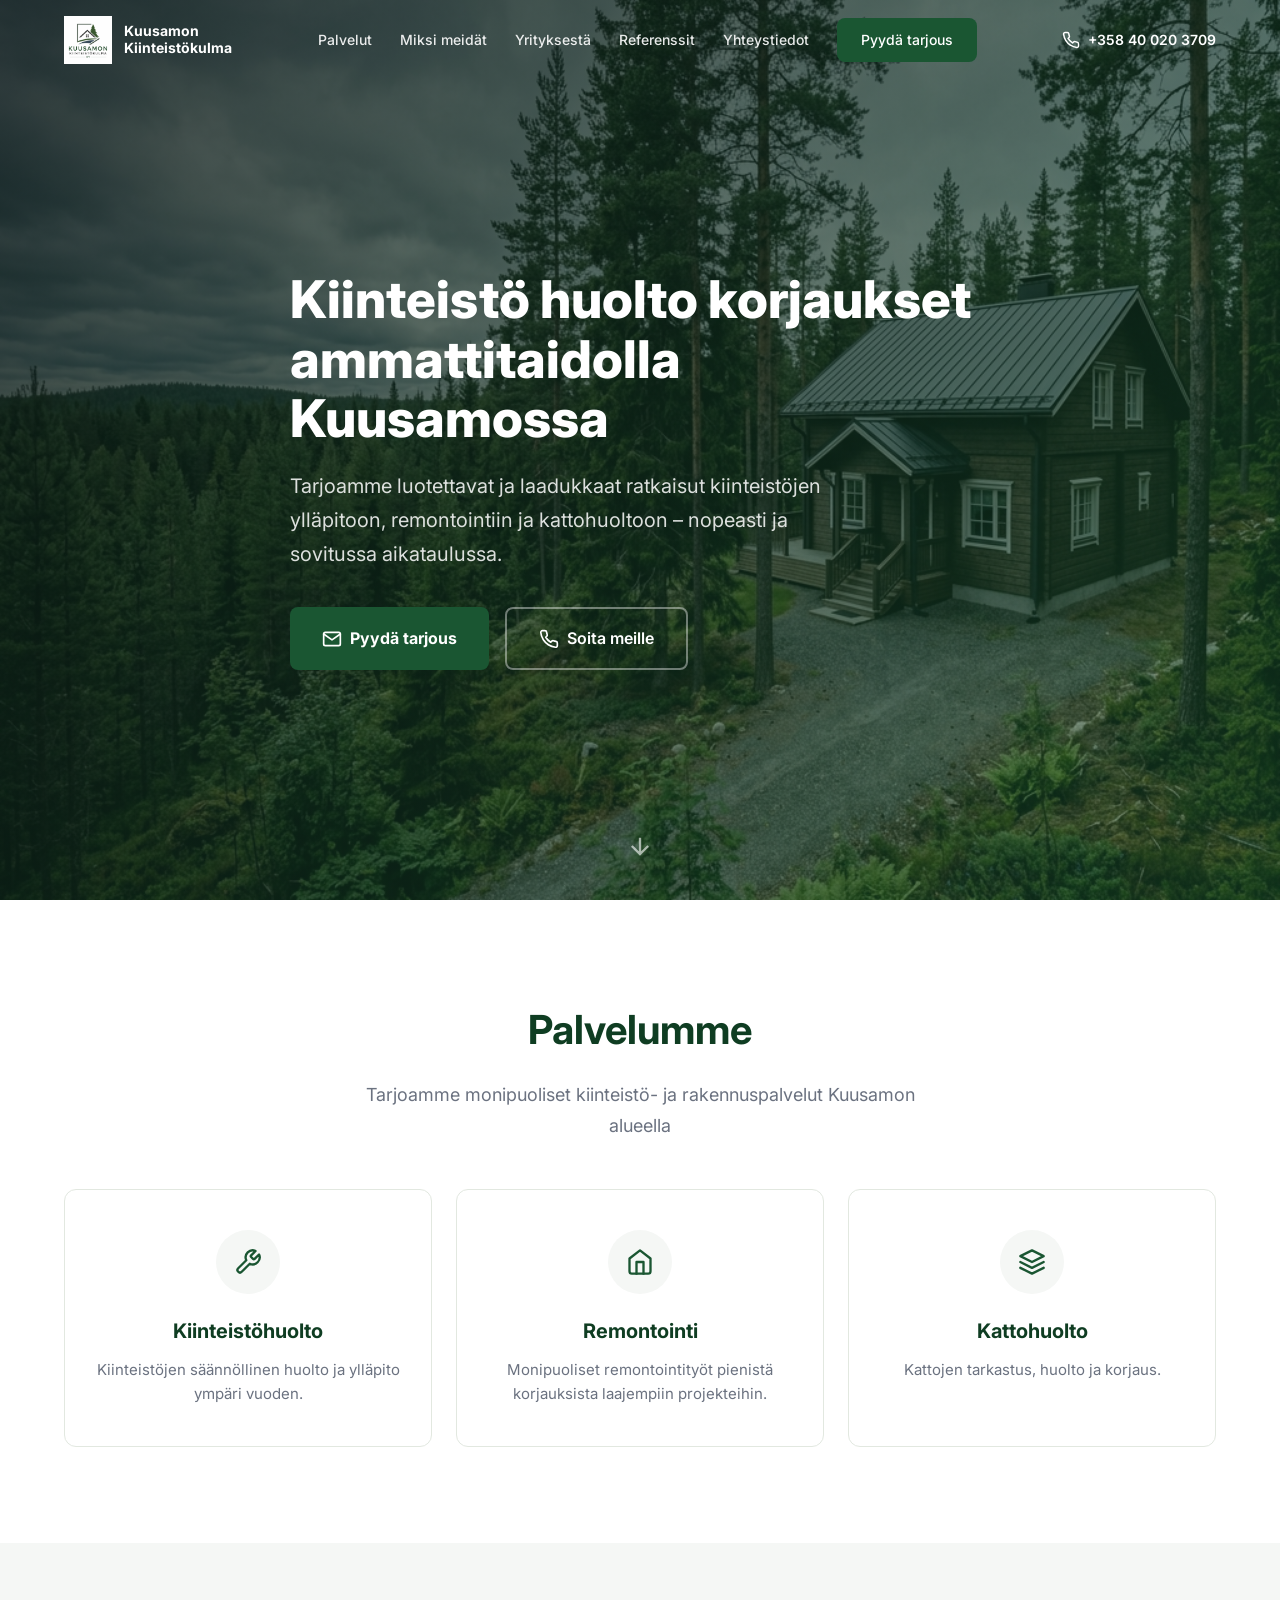
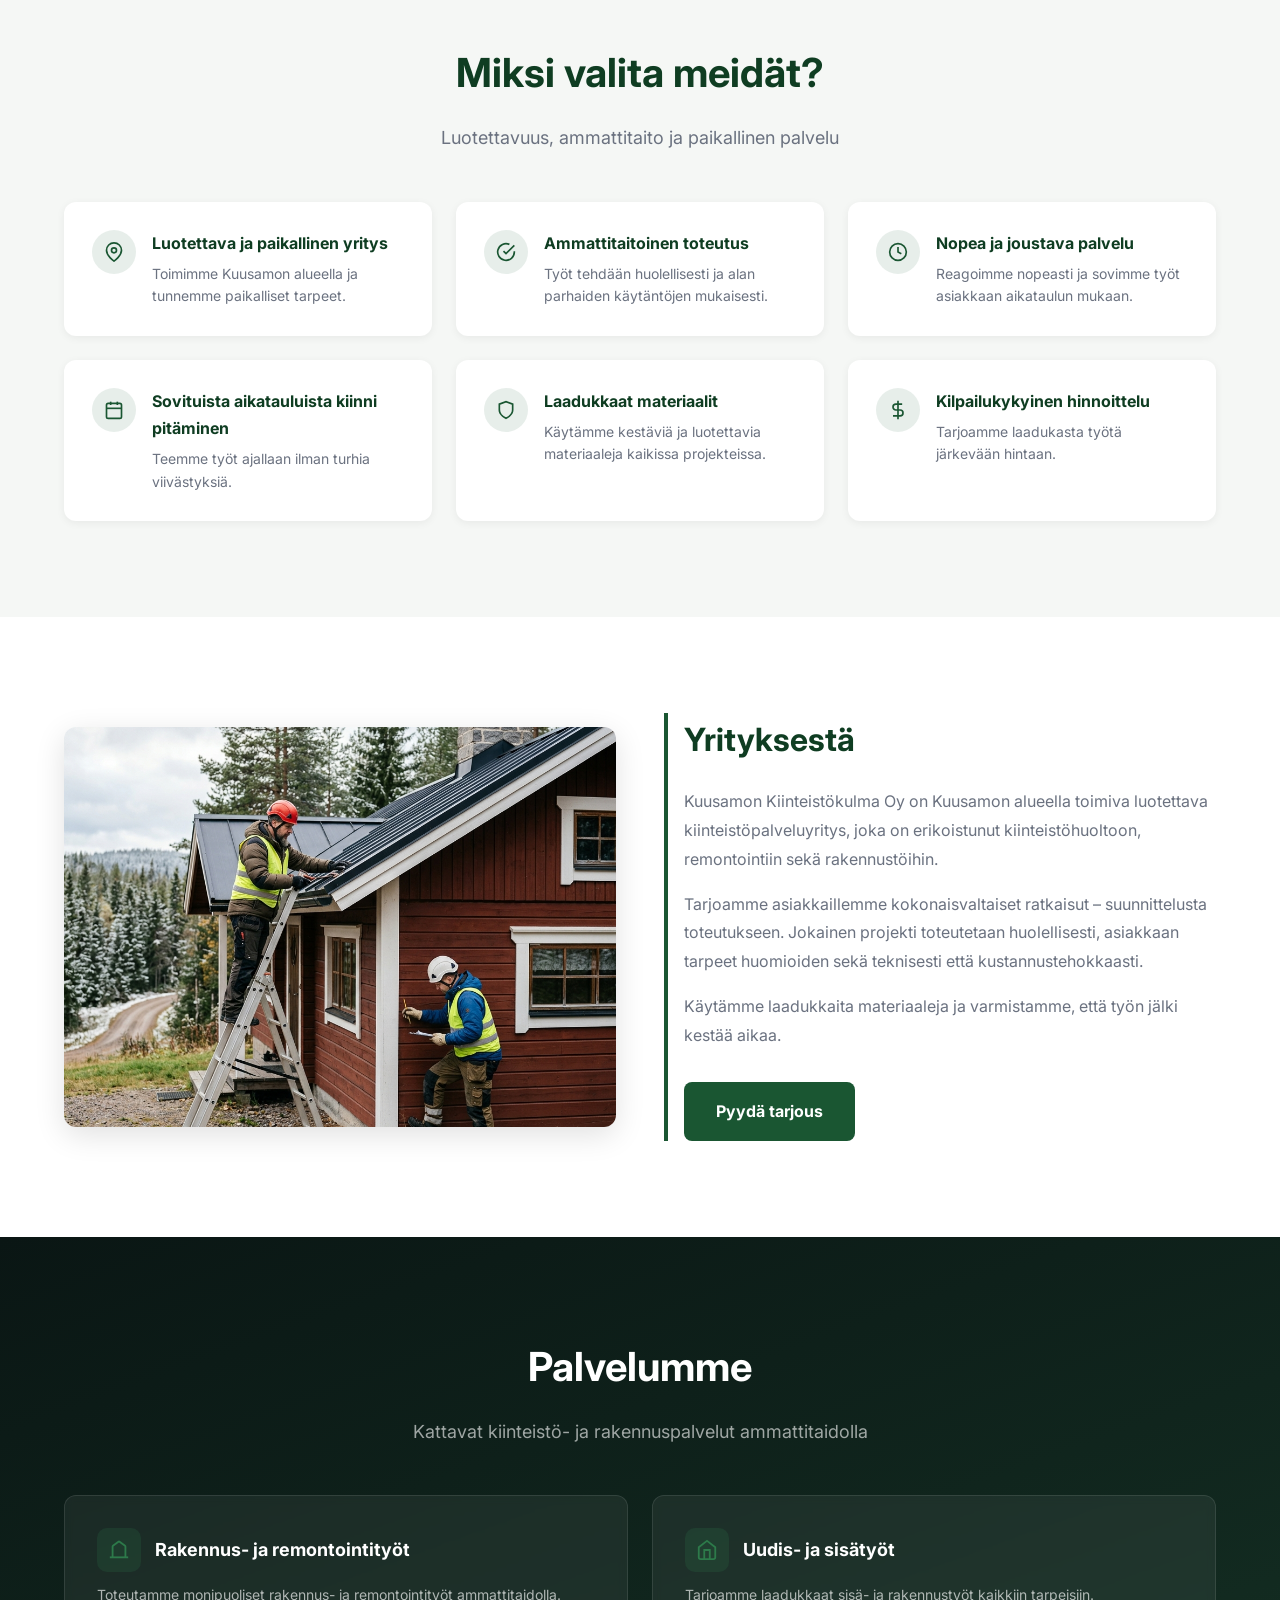
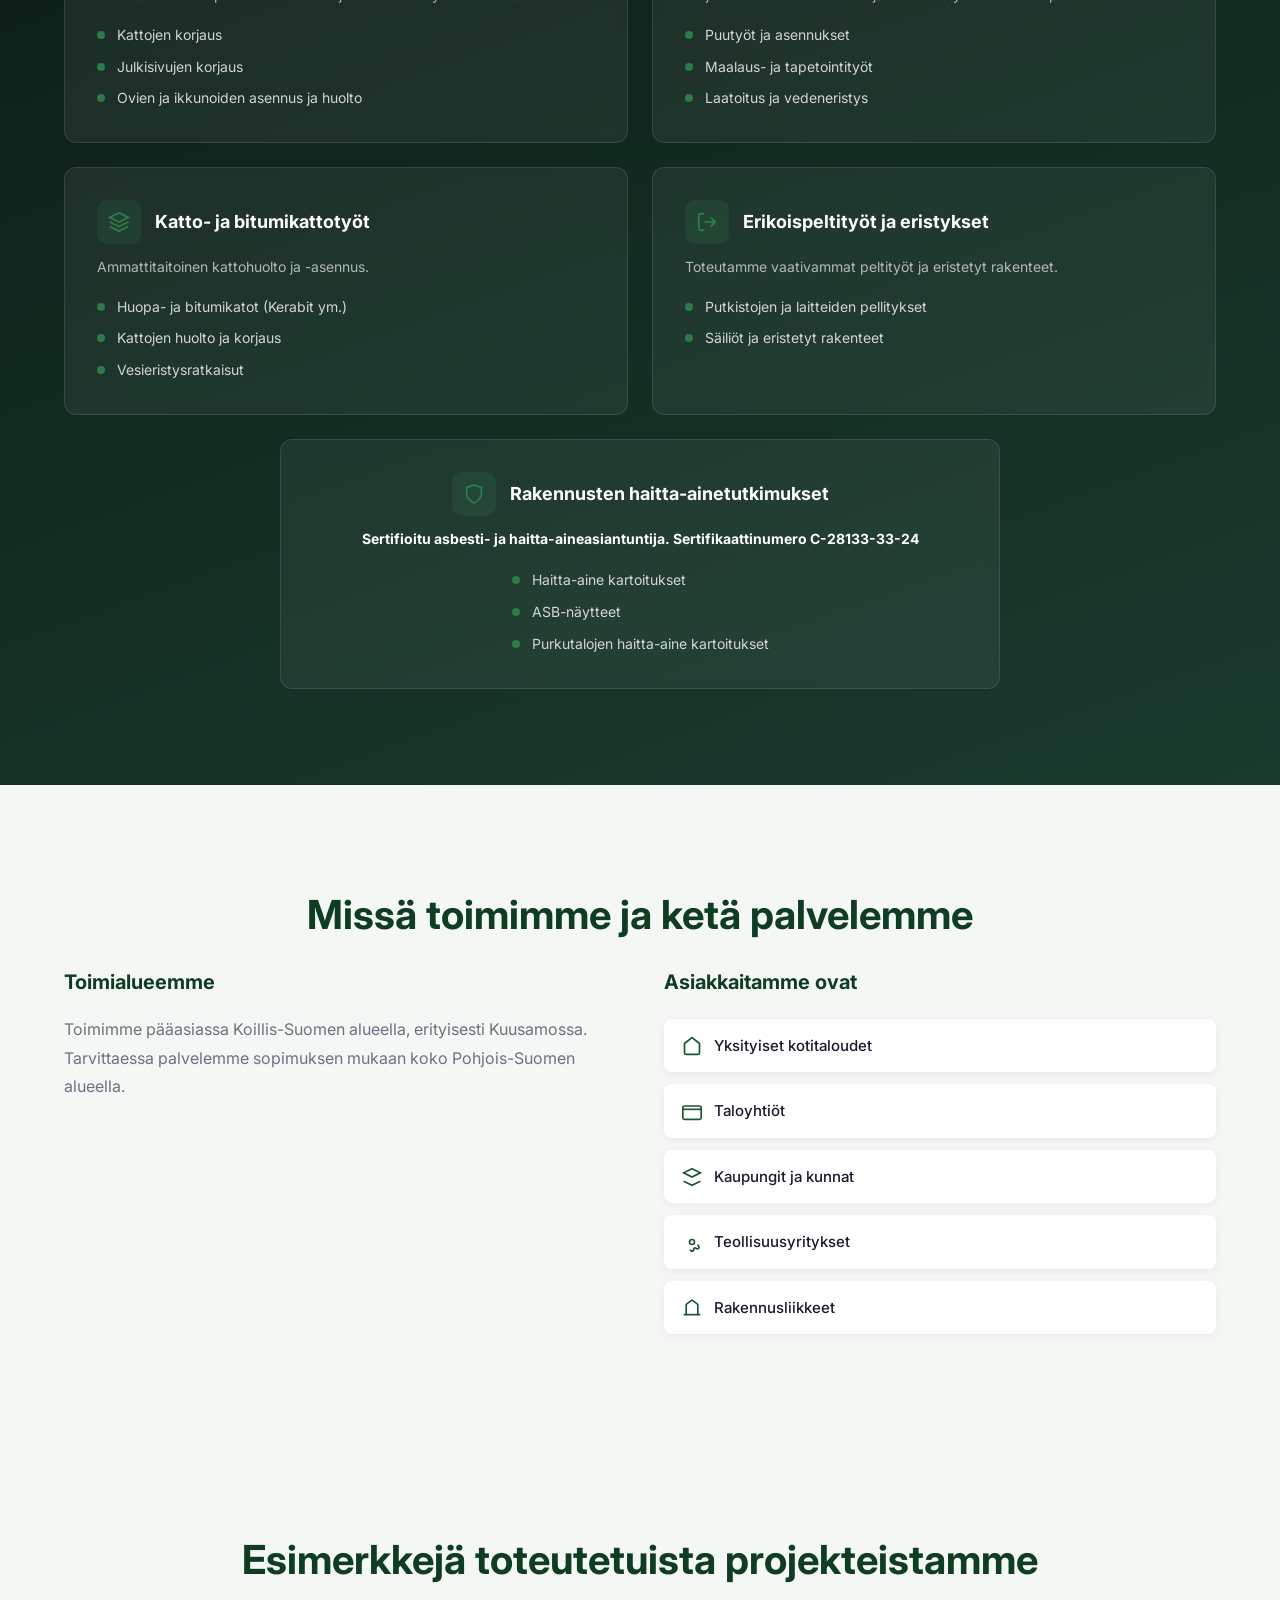
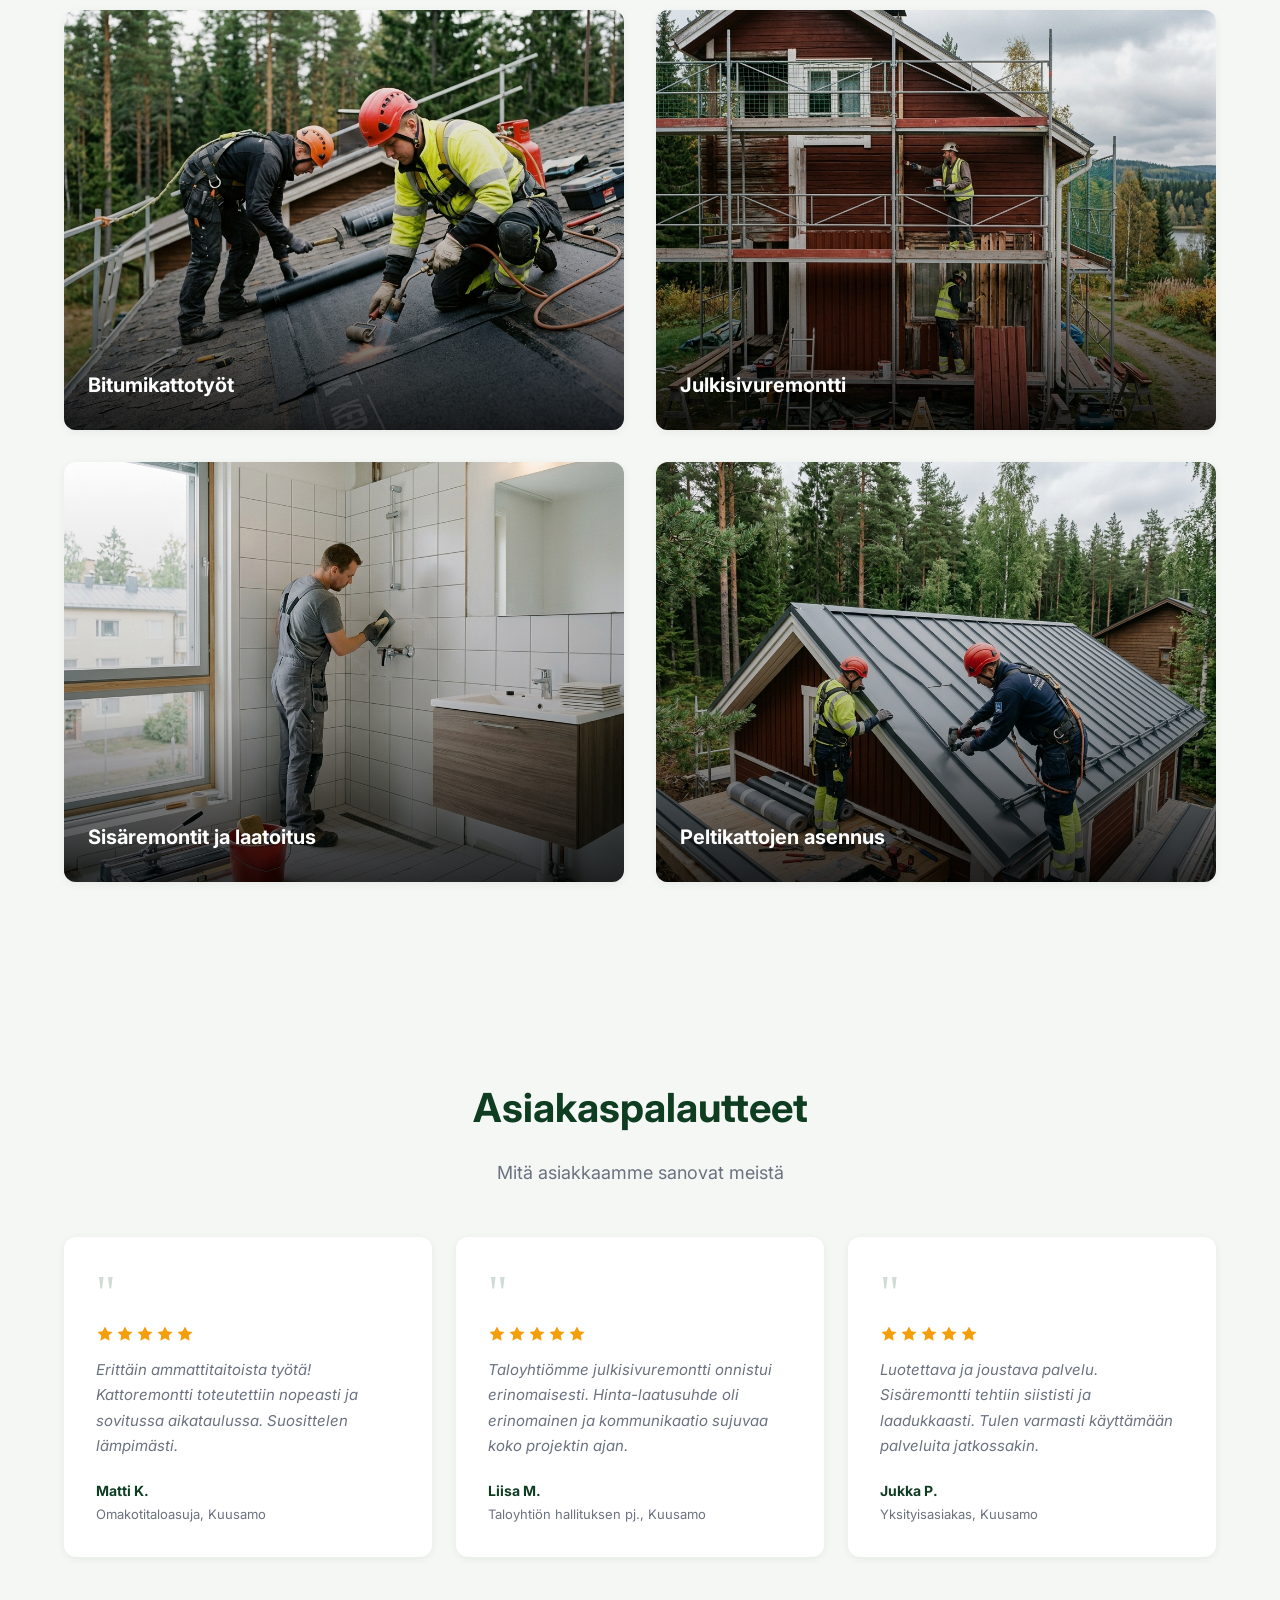
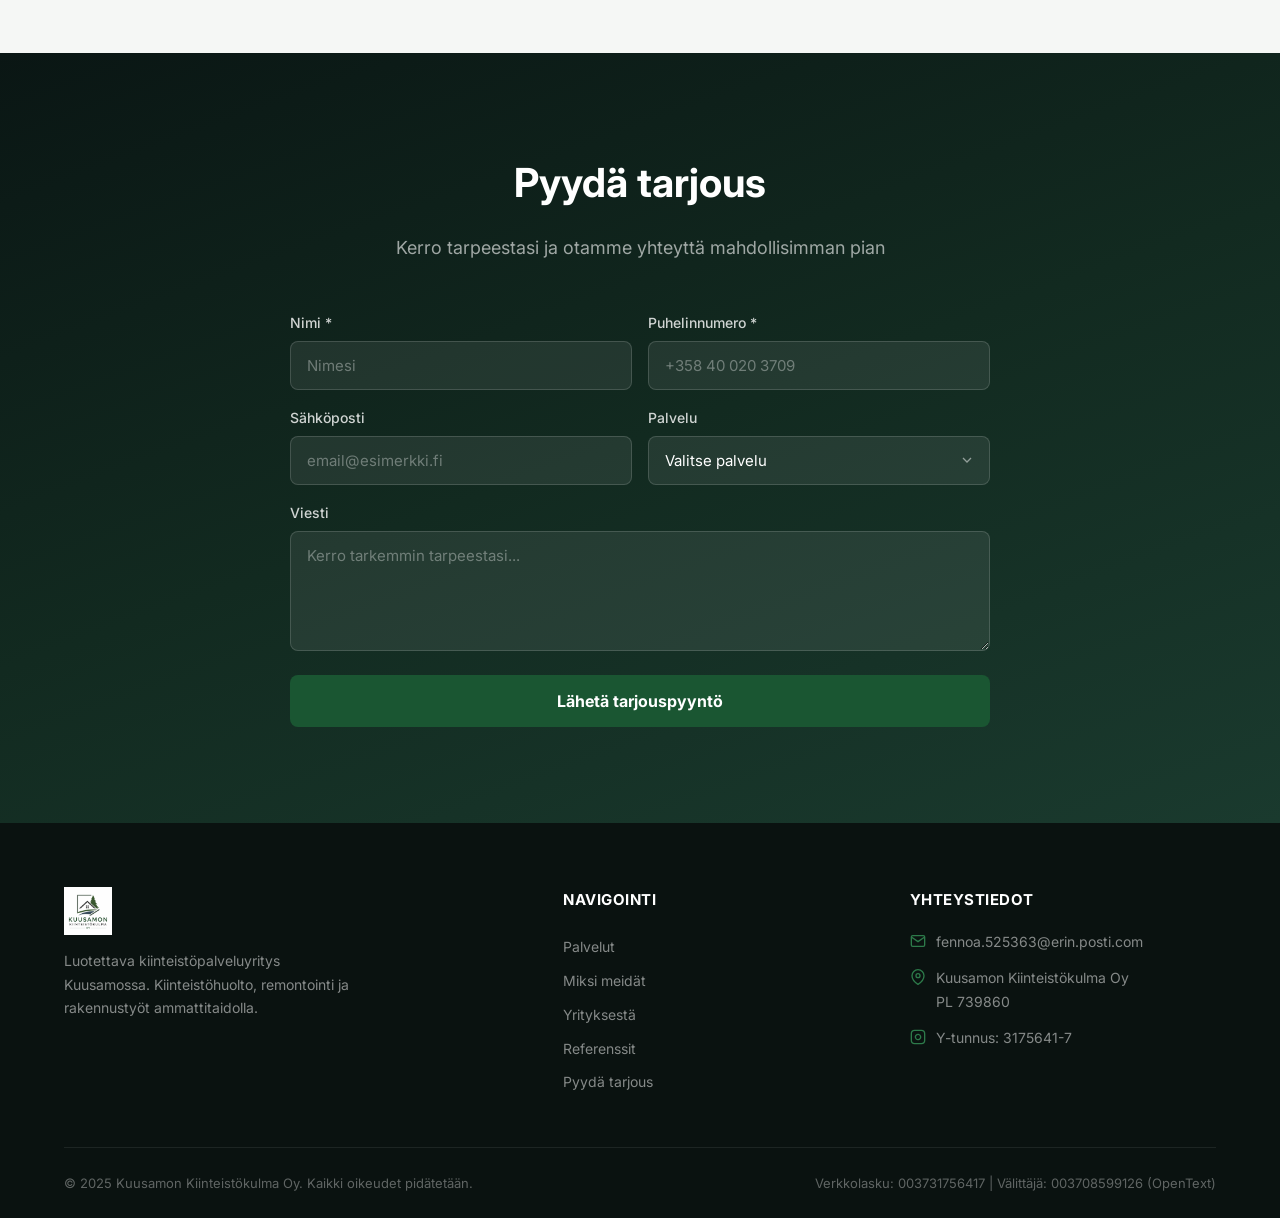
==== commit 31ef42fd: "Admin panel implementation, gallery update, and localization to Russian" ====
--- a/index.html
+++ b/index.html
@@ -3,7 +3,7 @@
 <head>
 <meta charset="UTF-8">
 <meta name="viewport" content="width=device-width, initial-scale=1.0">
-<title>Kiinteistöhuolto ja rakennustyöt Kuusamossa | Kuusamon Kiinteistökulma Oy</title>
+<title>Kiinteistö huolto korjaukset Kuusamossa | Kuusamon Kiinteistökulma Oy</title>
 <meta name="description" content="Kuusamon Kiinteistökulma Oy – luotettava kiinteistöhuolto, remontointi ja kattotyöt Kuusamossa. Pyydä maksuton tarjous!">
 <meta property="og:title" content="Kuusamon Kiinteistökulma Oy – Kiinteistöhuolto Kuusamossa">
 <meta property="og:description" content="Luotettava kiinteistöhuolto, remontointi ja kattotyöt Kuusamossa. Pyydä maksuton tarjous!">
@@ -49,7 +49,7 @@
 <section class="hero" id="hero">
 <div class="container">
 <div class="hero-content fade-in">
-<h1>Kiinteistöhuolto ja rakennustyöt ammattitaidolla Kuusamossa</h1>
+<h1>Kiinteistö huolto korjaukset ammattitaidolla Kuusamossa</h1>
 <p>Tarjoamme luotettavat ja laadukkaat ratkaisut kiinteistöjen ylläpitoon, remontointiin ja kattohuoltoon – nopeasti ja sovitussa aikataulussa.</p>
 <div class="hero-buttons">
 <a href="#tarjous" class="btn-primary"><svg xmlns="http://www.w3.org/2000/svg" width="20" height="20" viewBox="0 0 24 24" fill="none" stroke="currentColor" stroke-width="2" stroke-linecap="round" stroke-linejoin="round"><path d="M4 4h16c1.1 0 2 .9 2 2v12c0 1.1-.9 2-2 2H4c-1.1 0-2-.9-2-2V6c0-1.1.9-2 2-2z"/><polyline points="22,6 12,13 2,6"/></svg> Pyydä tarjous</a>
@@ -157,19 +157,14 @@
 <ul><li>Huopa- ja bitumikatot (Kerabit ym.)</li><li>Kattojen huolto ja korjaus</li><li>Vesieristysratkaisut</li></ul>
 </div>
 <div class="ext-card fade-in">
-<div class="ext-card-header"><div class="ext-card-icon"><svg xmlns="http://www.w3.org/2000/svg" viewBox="0 0 24 24" fill="none" stroke="currentColor" stroke-width="2"><path d="M14.7 6.3a1 1 0 0 0 0 1.4l1.6 1.6a1 1 0 0 0 1.4 0l3.77-3.77a6 6 0 0 1-7.94 7.94l-6.91 6.91a2.12 2.12 0 0 1-3-3l6.91-6.91a6 6 0 0 1 7.94-7.94l-3.76 3.76z"/></svg></div><h3>Peltityöt ja metallirakenteet</h3></div>
-<p>Asennamme erilaiset peltituotteet ja rakenteet.</p>
-<ul><li>Peltikatot ja julkisivut</li><li>Ikkunapellit ja listoitukset</li><li>Piippujen pellitykset ja suojarakenteet</li></ul>
-</div>
-<div class="ext-card fade-in">
-<div class="ext-card-header"><div class="ext-card-icon"><svg xmlns="http://www.w3.org/2000/svg" viewBox="0 0 24 24" fill="none" stroke="currentColor" stroke-width="2"><circle cx="12" cy="12" r="3"/><path d="M19.4 15a1.65 1.65 0 0 0 .33 1.82l.06.06a2 2 0 0 1 0 2.83 2 2 0 0 1-2.83 0l-.06-.06a1.65 1.65 0 0 0-1.82-.33 1.65 1.65 0 0 0-1 1.51V21a2 2 0 0 1-2 2 2 2 0 0 1-2-2v-.09A1.65 1.65 0 0 0 9 19.4a1.65 1.65 0 0 0-1.82.33l-.06.06a2 2 0 0 1-2.83 0 2 2 0 0 1 0-2.83l.06-.06A1.65 1.65 0 0 0 4.68 15a1.65 1.65 0 0 0-1.51-1H3a2 2 0 0 1-2-2 2 2 0 0 1 2-2h.09A1.65 1.65 0 0 0 4.6 9a1.65 1.65 0 0 0-.33-1.82l-.06-.06a2 2 0 0 1 0-2.83 2 2 0 0 1 2.83 0l.06.06A1.65 1.65 0 0 0 9 4.68a1.65 1.65 0 0 0 1-1.51V3a2 2 0 0 1 2-2 2 2 0 0 1 2 2v.09a1.65 1.65 0 0 0 1 1.51 1.65 1.65 0 0 0 1.82-.33l.06-.06a2 2 0 0 1 2.83 0 2 2 0 0 1 0 2.83l-.06.06a1.65 1.65 0 0 0-.33 1.82V9a1.65 1.65 0 0 0 1.51 1H21a2 2 0 0 1 2 2 2 2 0 0 1-2 2h-.09a1.65 1.65 0 0 0-1.51 1z"/></svg></div><h3>Erikoispeltityöt ja eristykset</h3></div>
+<div class="ext-card-header"><div class="ext-card-icon"><svg xmlns="http://www.w3.org/2000/svg" viewBox="0 0 24 24" fill="none" stroke="currentColor" stroke-width="2"><path d="M9 21H5a2 2 0 0 1-2-2V5a2 2 0 0 1 2-2h4"/><polyline points="16 17 21 12 16 7"/><line x1="21" y1="12" x2="9" y2="12"/></svg></div><h3>Erikoispeltityöt ja eristykset</h3></div>
 <p>Toteutamme vaativammat peltityöt ja eristetyt rakenteet.</p>
 <ul><li>Putkistojen ja laitteiden pellitykset</li><li>Säiliöt ja eristetyt rakenteet</li></ul>
 </div>
-<div class="ext-card fade-in">
-<div class="ext-card-header"><div class="ext-card-icon"><svg xmlns="http://www.w3.org/2000/svg" viewBox="0 0 24 24" fill="none" stroke="currentColor" stroke-width="2"><circle cx="9" cy="21" r="1"/><circle cx="20" cy="21" r="1"/><path d="M1 1h4l2.68 13.39a2 2 0 0 0 2 1.61h9.72a2 2 0 0 0 2-1.61L23 6H6"/></svg></div><h3>Myynti ja tarvikkeet</h3></div>
-<p>Tarjoamme rakennus- ja kattotarvikkeita suoraan asiakkaalle.</p>
-<ul><li>Huopa- ja kattomateriaalit</li><li>Peltituotteet ja levyt</li><li>Kattoturvatuotteet (tikkaat, kulkusillat jne.)</li></ul>
+<div class="ext-card ext-card-featured fade-in">
+<div class="ext-card-header"><div class="ext-card-icon"><svg xmlns="http://www.w3.org/2000/svg" viewBox="0 0 24 24" fill="none" stroke="currentColor" stroke-width="2"><path d="M12 22s8-4 8-10V5l-8-3-8 3v7c0 6 8 10 8 10z"/></svg></div><h3>Rakennusten haitta-ainetutkimukset</h3></div>
+<p class="ext-certificate-text"><strong>Sertifioitu asbesti- ja haitta-aineasiantuntija. Sertifikaattinumero C-28133-33-24</strong></p>
+<ul><li>Haitta-aine kartoitukset</li><li>ASB-näytteet</li><li>Purkutalojen haitta-aine kartoitukset</li></ul>
 </div>
 </div>
 </div>
@@ -198,15 +193,12 @@
 </div>
 </section>
 
-<!-- GALLERY -->
+<!-- GALLERY / PROJECTS -->
 <section class="gallery" id="referenssit">
 <div class="container">
-<p class="section-subtitle fade-in" style="margin-bottom:48px;font-size:28px;font-weight:700;color:#0F3D22">Esimerkkejä toteutetuista projekteistamme</p>
-<div class="gallery-grid">
-<div class="gallery-item fade-in" onclick="openLightbox(this)"><img src="images/ref-1.png" alt="Bitumikattotyöt Kuusamossa" loading="lazy"><div class="gallery-overlay"><span>Bitumikattotyöt</span></div></div>
-<div class="gallery-item fade-in" onclick="openLightbox(this)"><img src="images/ref-2.png" alt="Julkisivuremontti" loading="lazy"><div class="gallery-overlay"><span>Julkisivuremontti</span></div></div>
-<div class="gallery-item fade-in" onclick="openLightbox(this)"><img src="images/ref-3.png" alt="Sisäremontit ja laatoitus" loading="lazy"><div class="gallery-overlay"><span>Sisäremontit ja laatoitus</span></div></div>
-<div class="gallery-item fade-in" onclick="openLightbox(this)"><img src="images/ref-4.png" alt="Peltikattojen asennus" loading="lazy"><div class="gallery-overlay"><span>Peltikattojen asennus</span></div></div>
+<h2 class="section-title fade-in">Esimerkkejä toteutetuista projekteistamme</h2>
+<div class="projects-album-grid" id="projectsGrid">
+  <!-- Project sections injected by JS -->
 </div>
 </div>
 </section>
@@ -239,6 +231,8 @@
 </div>
 </section>
 
+
+
 <!-- CONTACT FORM -->
 <section class="contact-form-section" id="tarjous">
 <div class="container">
@@ -299,11 +293,12 @@
 </footer>
 
 <!-- LIGHTBOX -->
-<div class="lightbox" id="lightbox" onclick="closeLightbox()">
-<button class="lightbox-close"><svg xmlns="http://www.w3.org/2000/svg" viewBox="0 0 24 24" fill="none" stroke="currentColor" stroke-width="2"><line x1="18" y1="6" x2="6" y2="18"/><line x1="6" y1="6" x2="18" y2="18"/></svg></button>
-<img src="" alt="" id="lightboxImg">
-</div>
-
+<div class="lightbox" id="lightbox">
+<button class="lightbox-close" onclick="closeLightbox()"><svg xmlns="http://www.w3.org/2000/svg" viewBox="0 0 24 24" fill="none" stroke="currentColor" stroke-width="2"><line x1="18" y1="6" x2="6" y2="18"/><line x1="6" y1="6" x2="18" y2="18"/></svg></button>
+<button class="lightbox-nav lightbox-prev" onclick="lightboxNavigate(-1)"><svg xmlns="http://www.w3.org/2000/svg" viewBox="0 0 24 24" fill="none" stroke="currentColor" stroke-width="2.5"><polyline points="15 18 9 12 15 6"/></svg></button>
+<img src="" alt="" id="lightboxImg" onclick="event.stopPropagation()">
+<button class="lightbox-nav lightbox-next" onclick="lightboxNavigate(1)"><svg xmlns="http://www.w3.org/2000/svg" viewBox="0 0 24 24" fill="none" stroke="currentColor" stroke-width="2.5"><polyline points="9 18 15 12 9 6"/></svg></button>
+<a href="admin.html" style="position: fixed; bottom: 20px; left: 20px; font-size: 11px; color: #fff; background: rgba(0,0,0,0.2); border: 1px solid rgba(255,255,255,0.1); border-radius: 4px; padding: 4px 8px; z-index: 9999; text-decoration: none; opacity: 0.4; transition: 0.3s; backdrop-filter: blur(4px);" onmouseover="this.style.opacity='1'; this.style.background='rgba(0,0,0,0.6)'" onmouseout="this.style.opacity='0.4'; this.style.background='rgba(0,0,0,0.2)'">admin</a>
 <script src="script.js"></script>
 </body>
 </html>
--- a/style.css
+++ b/style.css
@@ -138,6 +138,11 @@
 .ext-card ul { display: flex; flex-direction: column; gap: 8px; }
 .ext-card li { font-size: 14px; color: rgba(255,255,255,0.8); padding-left: 20px; position: relative; }
 .ext-card li::before { content: ''; position: absolute; left: 0; top: 8px; width: 8px; height: 8px; border-radius: 50%; background: var(--color-primary-light); }
+.ext-card-featured { grid-column: 1 / -1; max-width: 720px; width: 100%; margin-left: auto; margin-right: auto; text-align: center; }
+.ext-card-featured .ext-card-header { justify-content: center; }
+.ext-card-featured ul { display: inline-flex; flex-direction: column; align-items: flex-start; }
+.ext-certificate-text { font-size: 15px; color: #ffffff !important; margin-bottom: 16px; line-height: 1.6; font-weight: 400; }
+.ext-certificate-text strong { font-weight: 700; color: #ffffff; }
 
 /* ===== GEOGRAPHY ===== */
 .geography { padding: 96px 0; background: var(--color-light); }
@@ -151,23 +156,59 @@
 .client-item svg { width: 20px; height: 20px; color: var(--color-primary); flex-shrink: 0; }
 .client-item span { font-size: 15px; font-weight: 500; color: var(--color-dark); }
 
-/* ===== GALLERY ===== */
-.gallery { padding: 96px 0; background: var(--color-white); }
-.gallery-grid { display: grid; grid-template-columns: repeat(2, 1fr); gap: 16px; }
-.gallery-item { position: relative; border-radius: var(--radius-lg); overflow: hidden; cursor: pointer; aspect-ratio: 4/3; }
-.gallery-item img { width: 100%; height: 100%; object-fit: cover; transition: 0.5s ease; }
-.gallery-item:hover img { transform: scale(1.05); }
-.gallery-overlay { position: absolute; inset: 0; background: linear-gradient(to top, rgba(0,0,0,0.6) 0%, transparent 50%); opacity: 0; transition: var(--transition); display: flex; align-items: flex-end; padding: 20px; }
-.gallery-item:hover .gallery-overlay { opacity: 1; }
-.gallery-overlay span { color: var(--color-white); font-weight: 600; font-size: 15px; }
+/* ===== PROJECTS GALLERY ===== */
+.gallery { padding: 96px 0; background: var(--color-light); }
+.projects-album-grid { display: grid; grid-template-columns: repeat(2, 1fr); gap: 32px; }
+
+.project-album-card {
+  position: relative; aspect-ratio: 4/3; border-radius: var(--radius-lg);
+  overflow: hidden; cursor: pointer; box-shadow: var(--shadow-sm); transition: var(--transition);
+}
+.project-album-card img {
+  width: 100%; height: 100%; object-fit: cover; transition: transform 0.4s ease;
+}
+.project-album-card:hover { box-shadow: var(--shadow-md); transform: translateY(-4px); }
+.project-album-card:hover img { transform: scale(1.05); }
+
+.album-overlay {
+  position: absolute; inset: 0; background: linear-gradient(to top, rgba(0,0,0,0.8) 0%, rgba(0,0,0,0.2) 40%, transparent 100%);
+  display: flex; flex-direction: column; justify-content: flex-end; padding: 24px;
+  pointer-events: none;
+}
+.album-title {
+  color: var(--color-white); font-size: 20px; font-weight: 700; margin-bottom: 4px;
+}
+.album-count {
+  display: inline-flex; align-items: center; gap: 6px; background: rgba(255,255,255,0.2);
+  padding: 4px 10px; border-radius: 20px; font-size: 13px; color: var(--color-white);
+  font-weight: 600; width: fit-content; backdrop-filter: blur(4px);
+}
+.album-count svg { width: 14px; height: 14px; }
+
+@media (max-width: 768px) {
+  .projects-album-grid { grid-template-columns: 1fr; gap: 24px; }
+  .project-album-card { aspect-ratio: 16/9; }
+}
 
 /* Lightbox */
-.lightbox { display: none; position: fixed; inset: 0; background: rgba(0,0,0,0.9); z-index: 2000; align-items: center; justify-content: center; }
+.lightbox { display: none; position: fixed; inset: 0; background: rgba(0,0,0,0.92); z-index: 2000; align-items: center; justify-content: center; }
 .lightbox.active { display: flex; }
-.lightbox img { max-width: 90vw; max-height: 85vh; border-radius: var(--radius); object-fit: contain; }
-.lightbox-close { position: absolute; top: 20px; right: 24px; width: 44px; height: 44px; background: rgba(255,255,255,0.1); border: none; border-radius: 50%; cursor: pointer; display: flex; align-items: center; justify-content: center; transition: var(--transition); }
-.lightbox-close:hover { background: rgba(255,255,255,0.2); }
+.lightbox img { max-width: 85vw; max-height: 80vh; border-radius: var(--radius); object-fit: contain; animation: lightboxIn 0.3s ease; }
+@keyframes lightboxIn { from { opacity: 0; transform: scale(0.95); } to { opacity: 1; transform: scale(1); } }
+.lightbox-close { position: absolute; top: 20px; right: 24px; width: 48px; height: 48px; background: rgba(255,255,255,0.1); border: none; border-radius: 50%; cursor: pointer; display: flex; align-items: center; justify-content: center; transition: var(--transition); z-index: 10; }
+.lightbox-close:hover { background: rgba(255,255,255,0.25); }
 .lightbox-close svg { width: 24px; height: 24px; color: var(--color-white); }
+.lightbox-nav {
+  position: absolute; top: 50%; transform: translateY(-50%); z-index: 10;
+  width: 52px; height: 52px; border-radius: 50%; border: none; cursor: pointer;
+  background: rgba(255,255,255,0.1); display: flex; align-items: center; justify-content: center;
+  transition: all 0.3s ease;
+}
+.lightbox-nav:hover { background: rgba(255,255,255,0.25); }
+.lightbox-nav svg { width: 24px; height: 24px; color: var(--color-white); }
+.lightbox-prev { left: 24px; }
+.lightbox-next { right: 24px; }
+.lightbox-caption { position: absolute; bottom: 24px; left: 50%; transform: translateX(-50%); color: rgba(255,255,255,0.8); font-size: 15px; font-weight: 500; text-align: center; }
 
 /* ===== REVIEWS ===== */
 .reviews { padding: 96px 0; background: var(--color-light); }
@@ -220,6 +261,21 @@
 .footer-bottom p { font-size: 13px; color: rgba(255,255,255,0.35); }
 .footer-bottom span { font-size: 13px; color: rgba(255,255,255,0.35); }
 
+/* ===== HOW IT WORKS ===== */
+.how-it-works { padding: 96px 0; background: linear-gradient(160deg, #f0fdf4 0%, #dcfce7 50%, #f0fdf4 100%); }
+.how-grid { display: grid; grid-template-columns: repeat(3, 1fr); gap: 24px; }
+.how-card { position: relative; text-align: center; padding: 40px 28px 32px; background: rgba(255,255,255,0.8); backdrop-filter: blur(8px); border-radius: var(--radius-lg); border: 1px solid var(--color-border); transition: var(--transition); }
+.how-card:hover { transform: translateY(-6px); box-shadow: var(--shadow-md); border-color: var(--color-primary-light); }
+.how-number { position: absolute; top: -16px; left: 50%; transform: translateX(-50%); width: 36px; height: 36px; border-radius: 50%; background: var(--color-primary); color: #fff; font-size: 16px; font-weight: 800; display: flex; align-items: center; justify-content: center; box-shadow: 0 4px 12px rgba(26,86,50,0.3); }
+.how-icon { width: 64px; height: 64px; margin: 12px auto 20px; background: rgba(26,86,50,0.08); border-radius: 50%; display: flex; align-items: center; justify-content: center; }
+.how-icon svg { width: 28px; height: 28px; color: var(--color-primary); }
+.how-card h3 { font-size: 18px; font-weight: 700; margin-bottom: 10px; color: var(--color-primary-dark); }
+.how-card p { font-size: 14px; color: var(--color-gray); line-height: 1.6; }
+
+@media (max-width: 768px) {
+  .how-grid { grid-template-columns: 1fr; max-width: 400px; margin: 0 auto; }
+}
+
 /* ===== ANIMATIONS ===== */
 .fade-in { opacity: 0; transform: translateY(24px); transition: opacity 0.6s ease, transform 0.6s ease; }
 .fade-in.visible { opacity: 1; transform: translateY(0); }
@@ -241,7 +297,7 @@
   .about-image { order: -1; }
   .about-text { padding-left: 0; border-left: none; border-top: 4px solid var(--color-primary); padding-top: 24px; }
   .ext-grid { grid-template-columns: 1fr; }
-  .gallery-grid { grid-template-columns: 1fr; }
+  .projects-container { grid-template-columns: 1fr; gap: 24px; }
   .form-row { grid-template-columns: 1fr; }
   .footer-grid { grid-template-columns: 1fr; }
   .hero-content { padding: 140px 0 60px; }
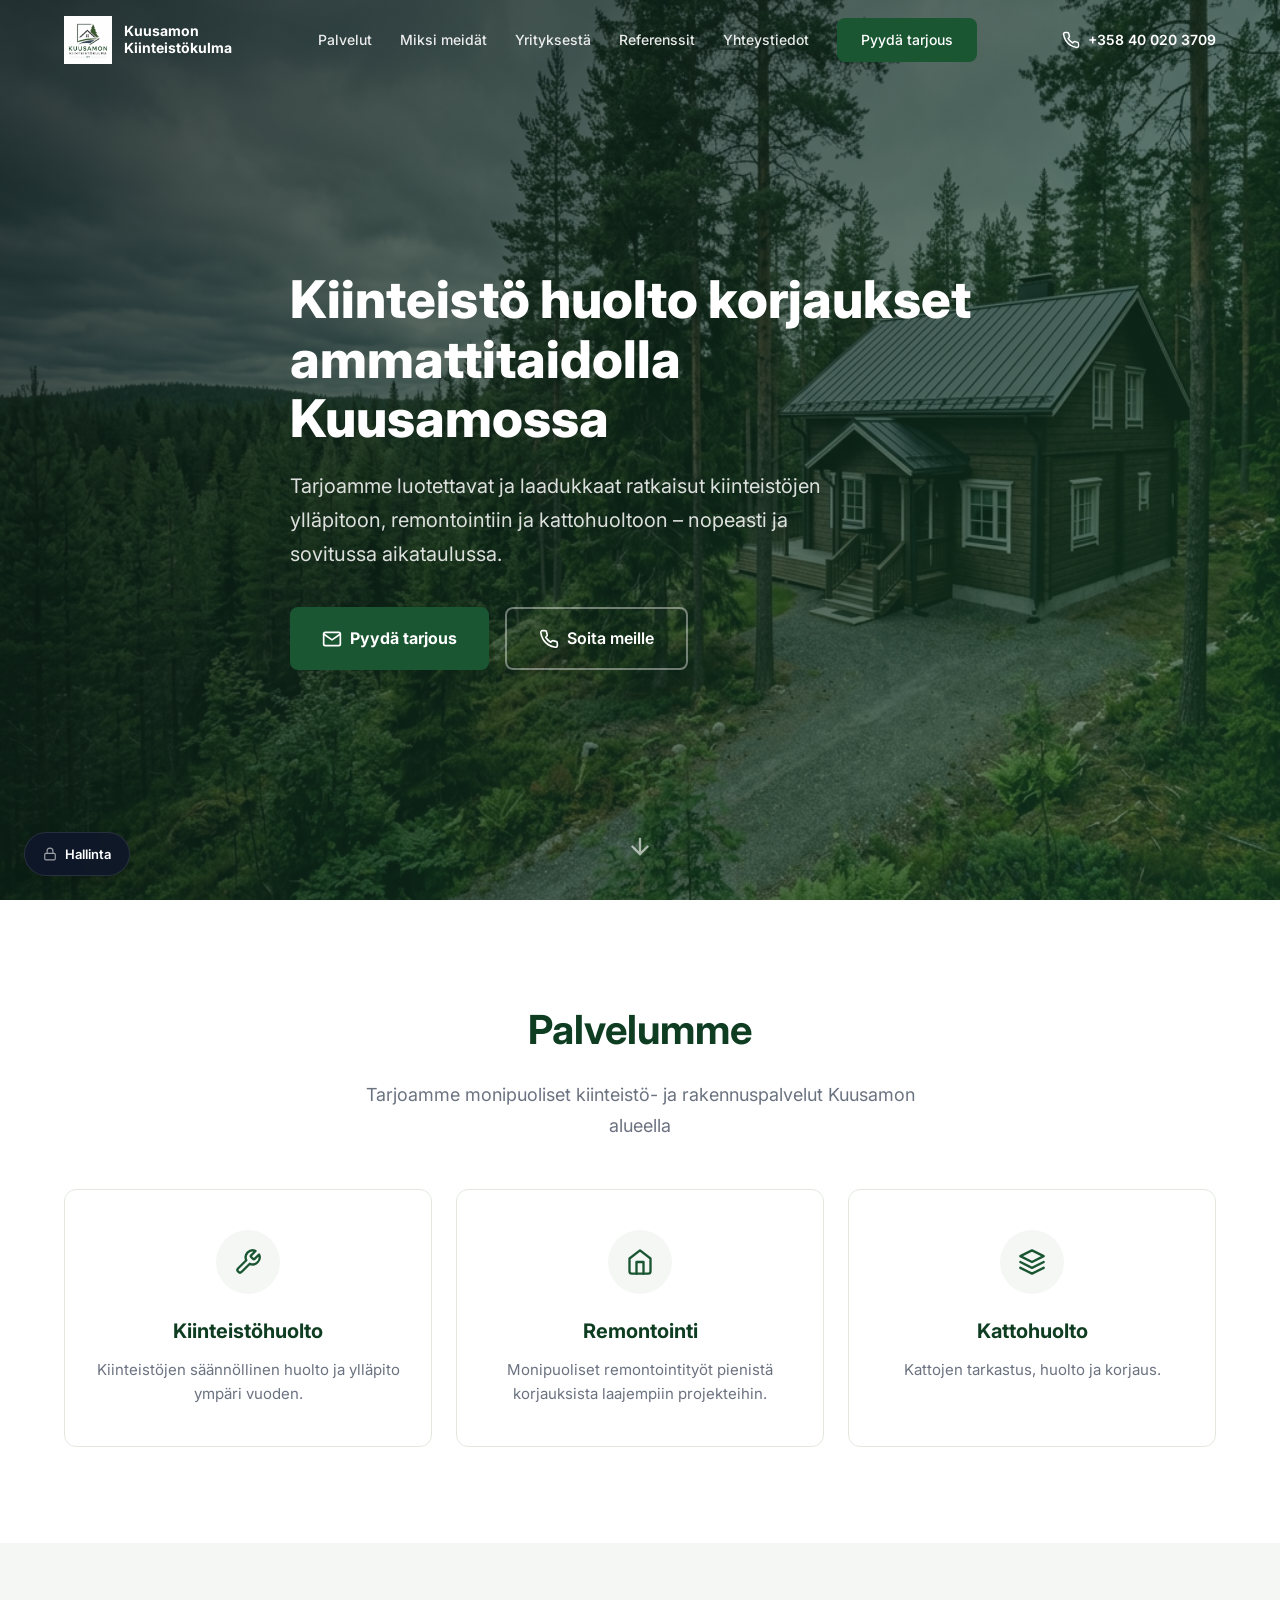
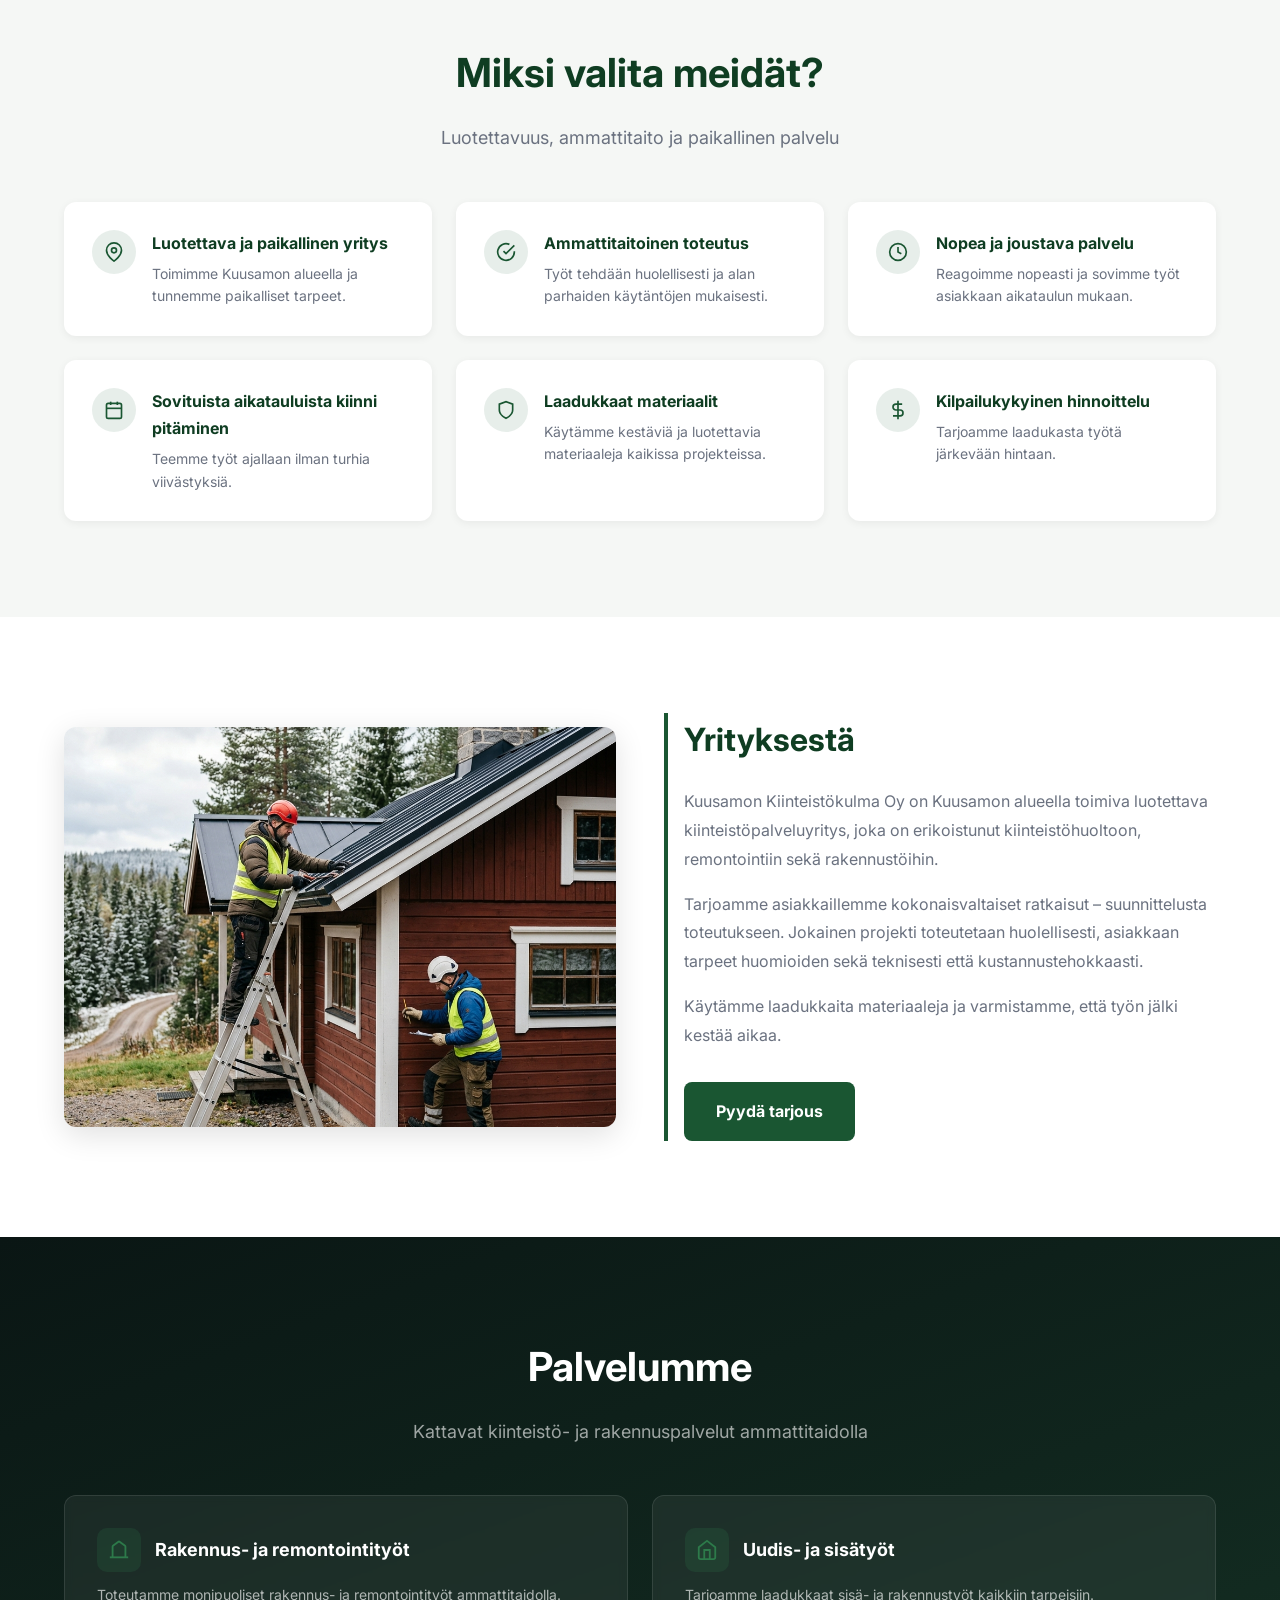
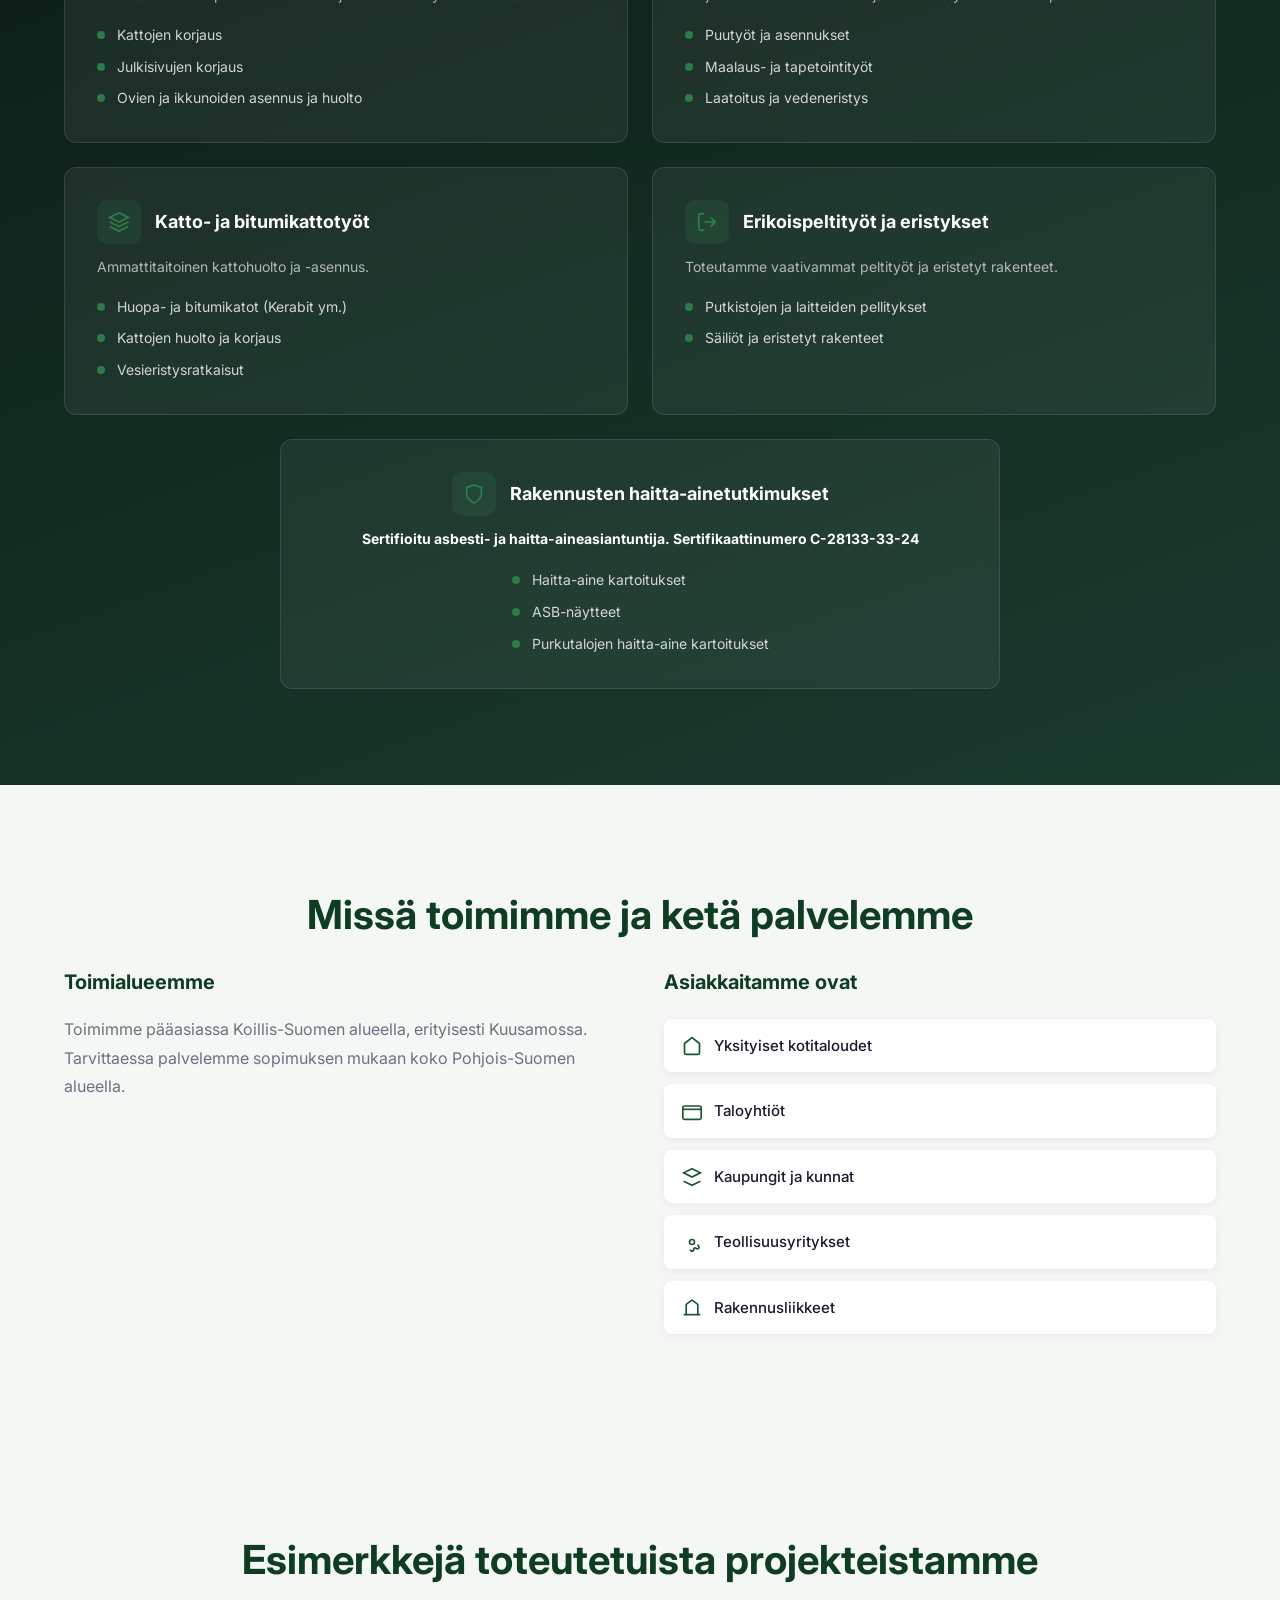
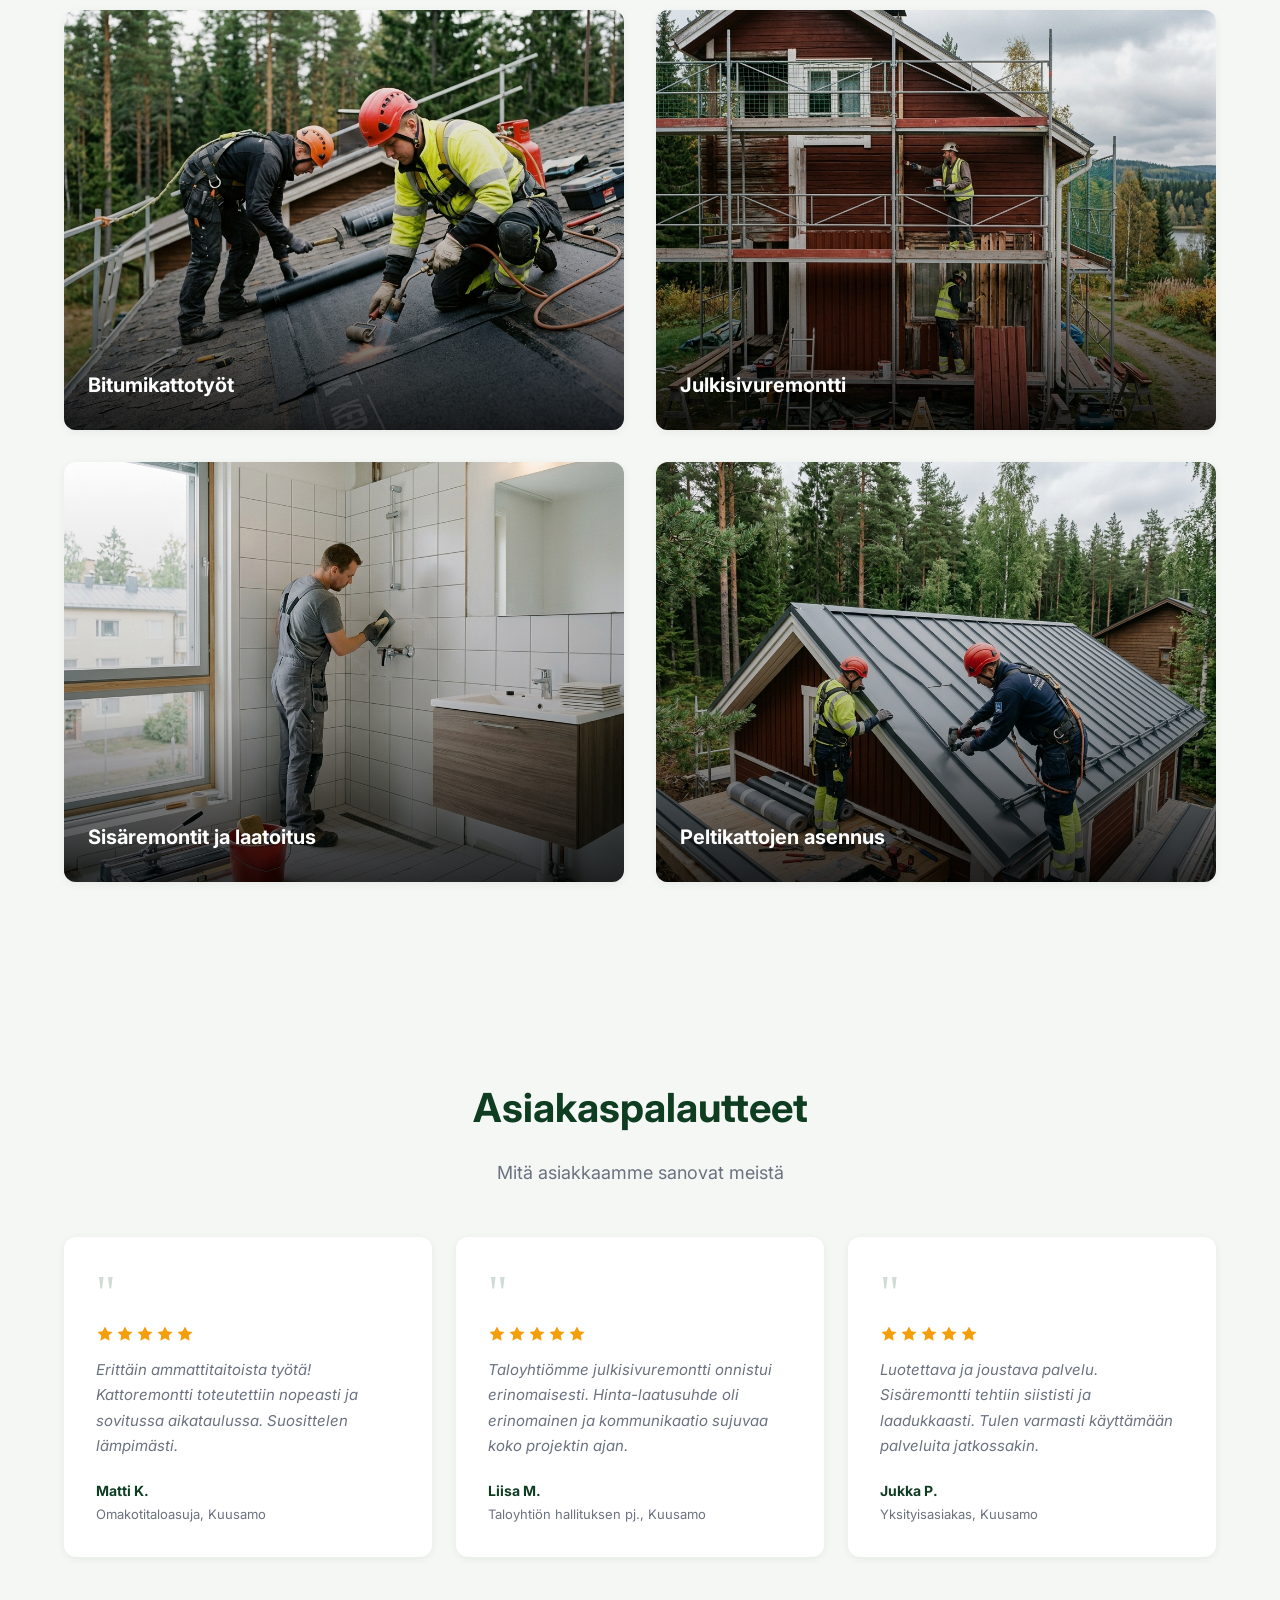
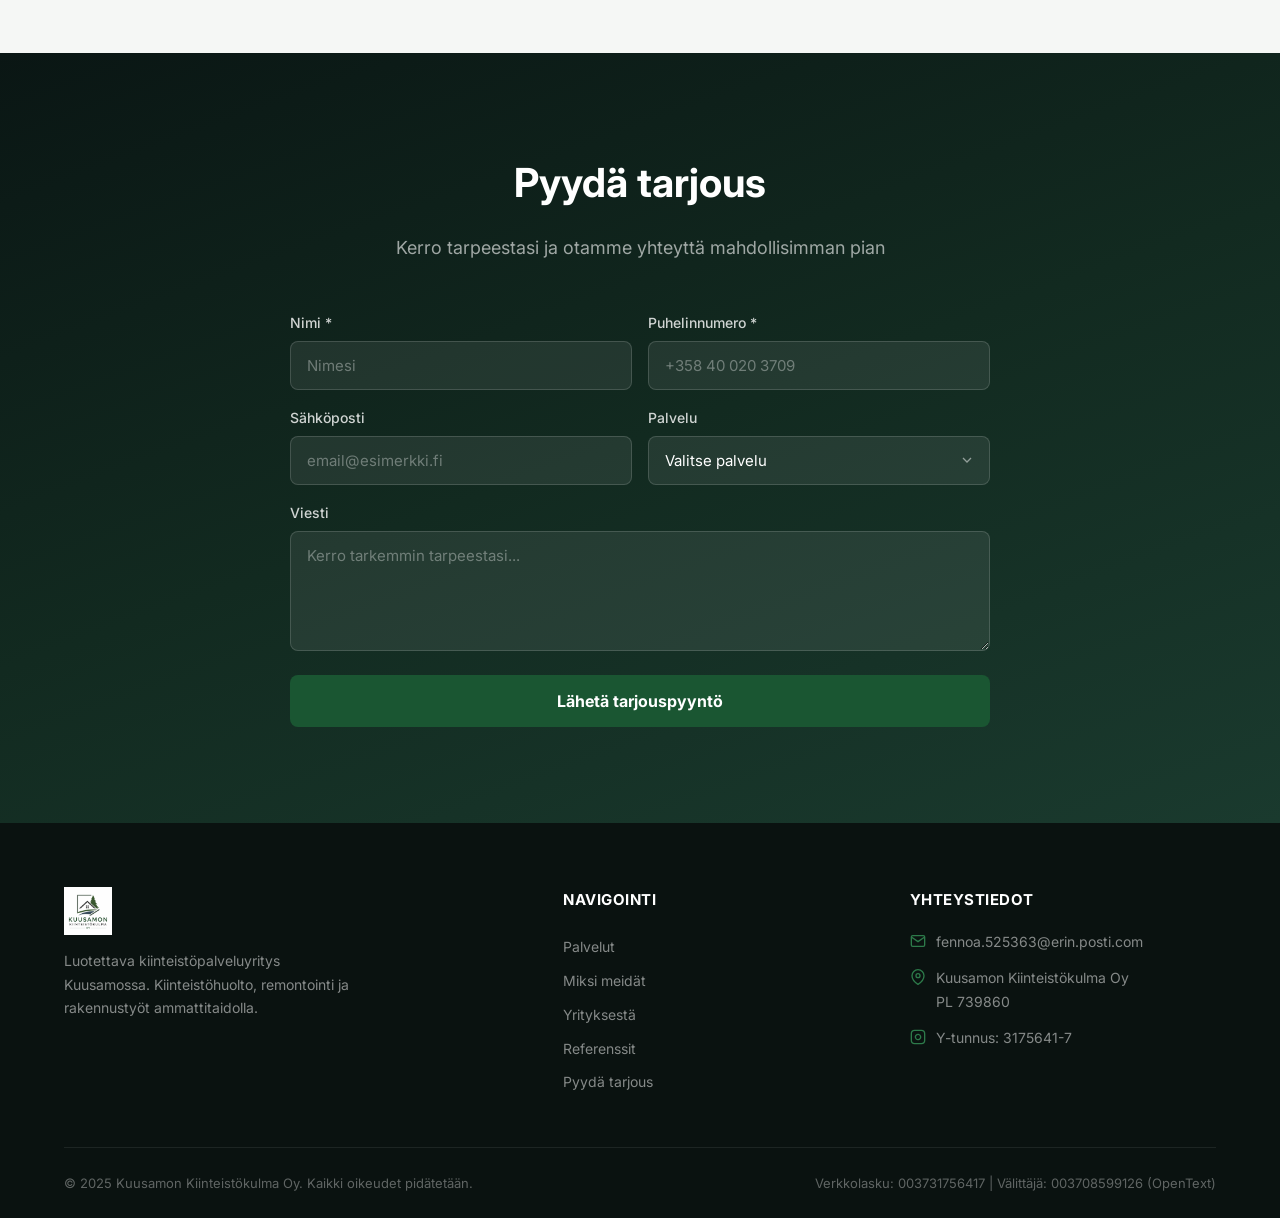
==== commit cd82cfa1: "Revert localization to Finnish and fix admin button position" ====
--- a/index.html
+++ b/index.html
@@ -298,7 +298,15 @@
 <button class="lightbox-nav lightbox-prev" onclick="lightboxNavigate(-1)"><svg xmlns="http://www.w3.org/2000/svg" viewBox="0 0 24 24" fill="none" stroke="currentColor" stroke-width="2.5"><polyline points="15 18 9 12 15 6"/></svg></button>
 <img src="" alt="" id="lightboxImg" onclick="event.stopPropagation()">
 <button class="lightbox-nav lightbox-next" onclick="lightboxNavigate(1)"><svg xmlns="http://www.w3.org/2000/svg" viewBox="0 0 24 24" fill="none" stroke="currentColor" stroke-width="2.5"><polyline points="9 18 15 12 9 6"/></svg></button>
-<a href="admin.html" style="position: fixed; bottom: 20px; left: 20px; font-size: 11px; color: #fff; background: rgba(0,0,0,0.2); border: 1px solid rgba(255,255,255,0.1); border-radius: 4px; padding: 4px 8px; z-index: 9999; text-decoration: none; opacity: 0.4; transition: 0.3s; backdrop-filter: blur(4px);" onmouseover="this.style.opacity='1'; this.style.background='rgba(0,0,0,0.6)'" onmouseout="this.style.opacity='0.4'; this.style.background='rgba(0,0,0,0.2)'">admin</a>
+</div>
+
+</div>
+
+<a href="admin.html" class="admin-fab" title="Hallintapaneeli">
+  <svg xmlns="http://www.w3.org/2000/svg" width="16" height="16" viewBox="0 0 24 24" fill="none" stroke="currentColor" stroke-width="2" stroke-linecap="round" stroke-linejoin="round"><rect x="3" y="11" width="18" height="11" rx="2" ry="2"></rect><path d="M7 11V7a5 5 0 0 1 10 0v4"></path></svg>
+  <span>Hallinta</span>
+</a>
+
 <script src="script.js"></script>
 </body>
 </html>
--- a/style.css
+++ b/style.css
@@ -309,3 +309,26 @@
   .hero-buttons { flex-direction: column; }
   .btn-primary, .btn-secondary { width: 100%; justify-content: center; }
 }
+
+/* Admin Button Fixed */
+.admin-fab {
+  position: fixed; bottom: 24px; left: 24px; z-index: 99999;
+  display: flex; align-items: center; gap: 8px;
+  padding: 10px 18px; background: rgba(15, 23, 42, 0.9);
+  backdrop-filter: blur(8px); -webkit-backdrop-filter: blur(8px);
+  border: 1px solid rgba(255, 255, 255, 0.1); border-radius: 50px;
+  color: #fff; text-decoration: none;
+  font-size: 13px; font-weight: 600; transition: all 0.3s ease;
+  box-shadow: 0 4px 15px rgba(0,0,0,0.2);
+}
+.admin-fab:hover {
+  background: rgba(45, 122, 74, 0.2); color: var(--color-primary-light);
+  border-color: var(--color-primary-light);
+  transform: translateY(-2px);
+}
+.admin-fab svg { opacity: 0.6; width: 14px; height: 14px; }
+.admin-fab:hover svg { opacity: 1; }
+
+@media (max-width: 768px) {
+  .nav-logo-text { font-size: 12px; }
+}
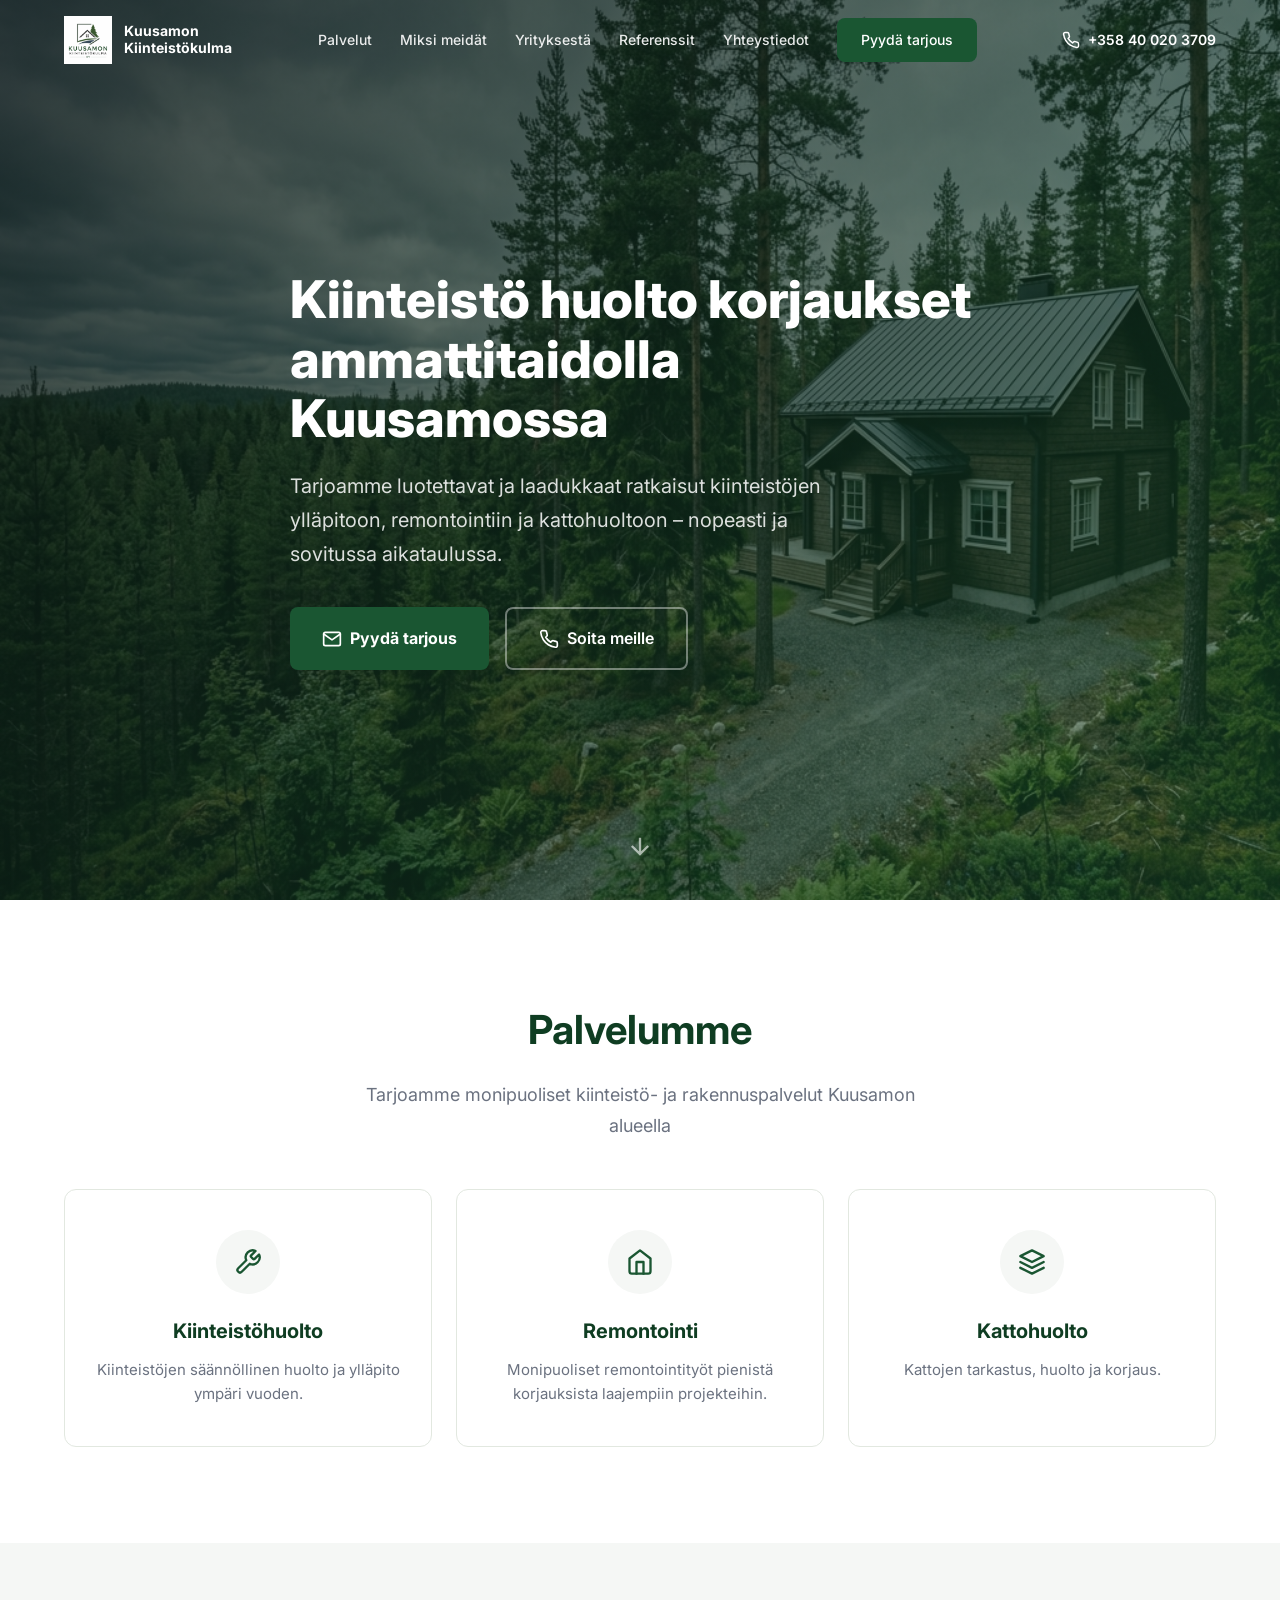
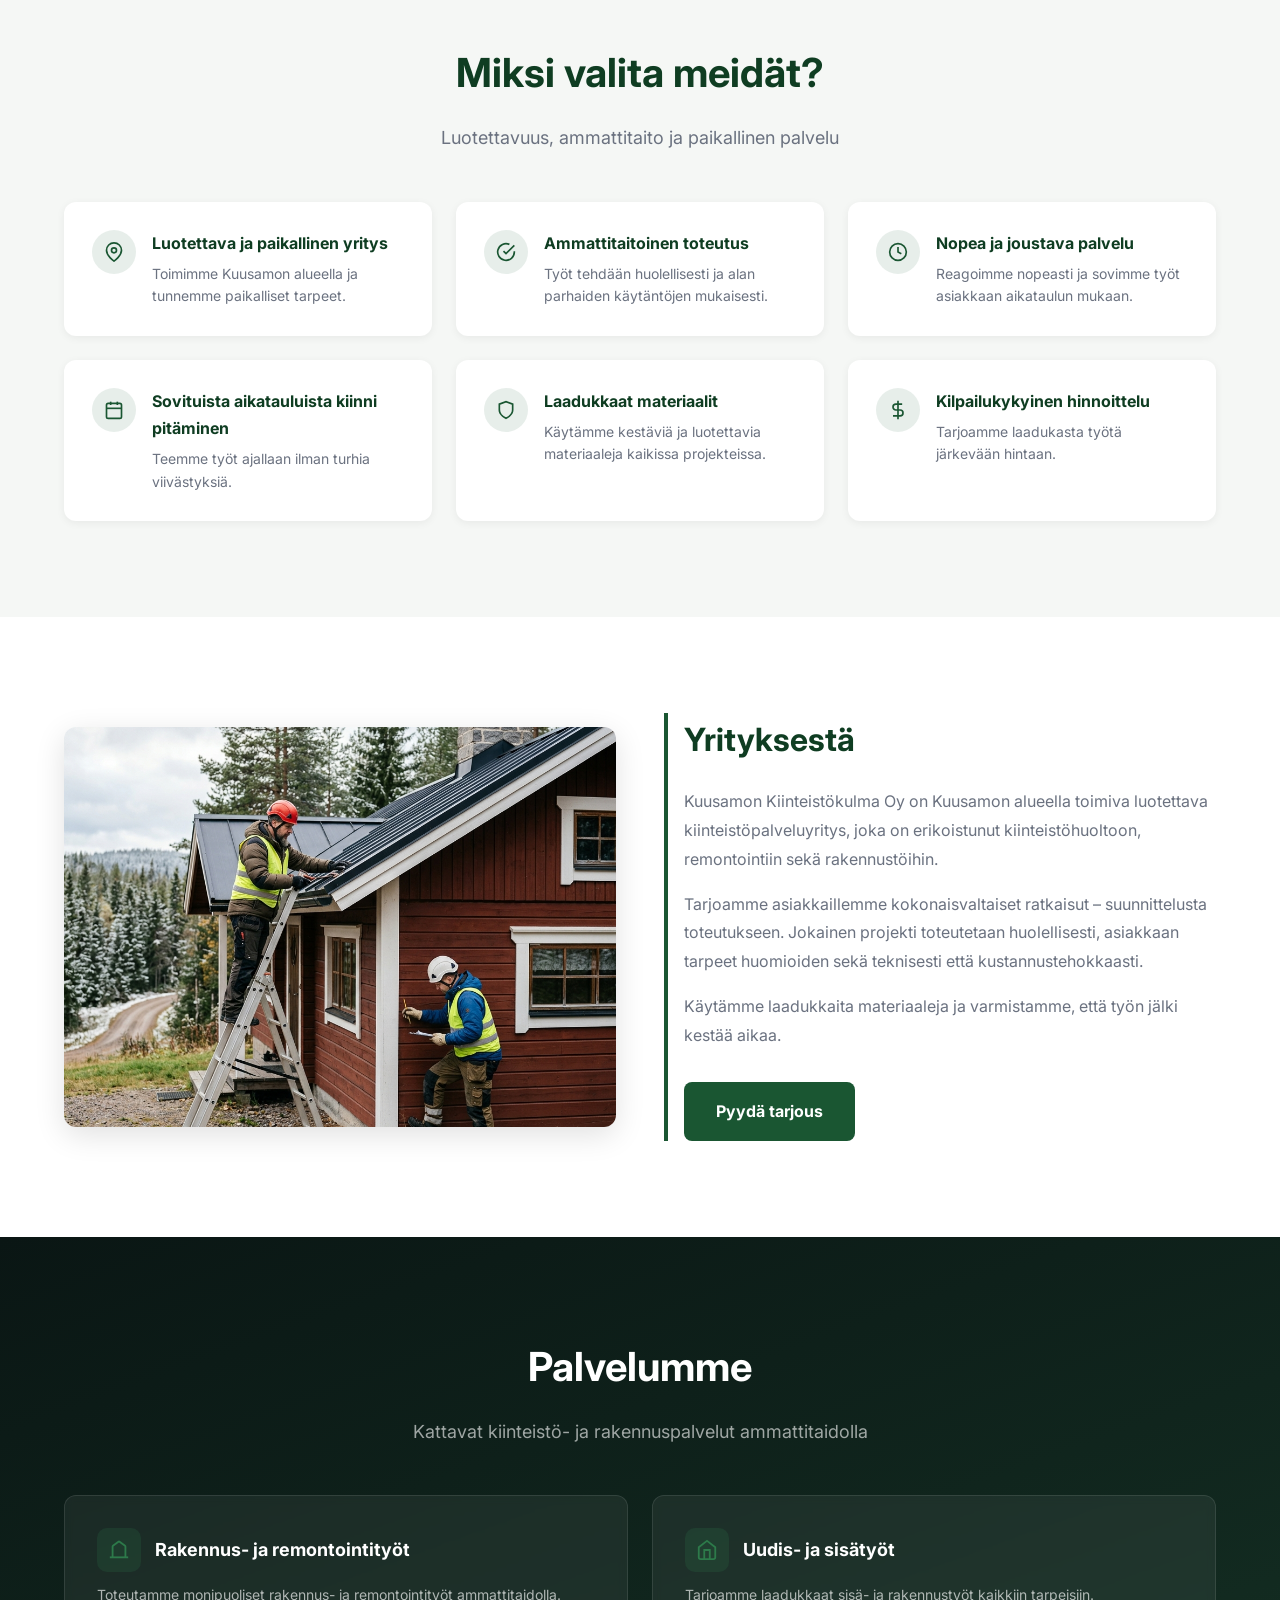
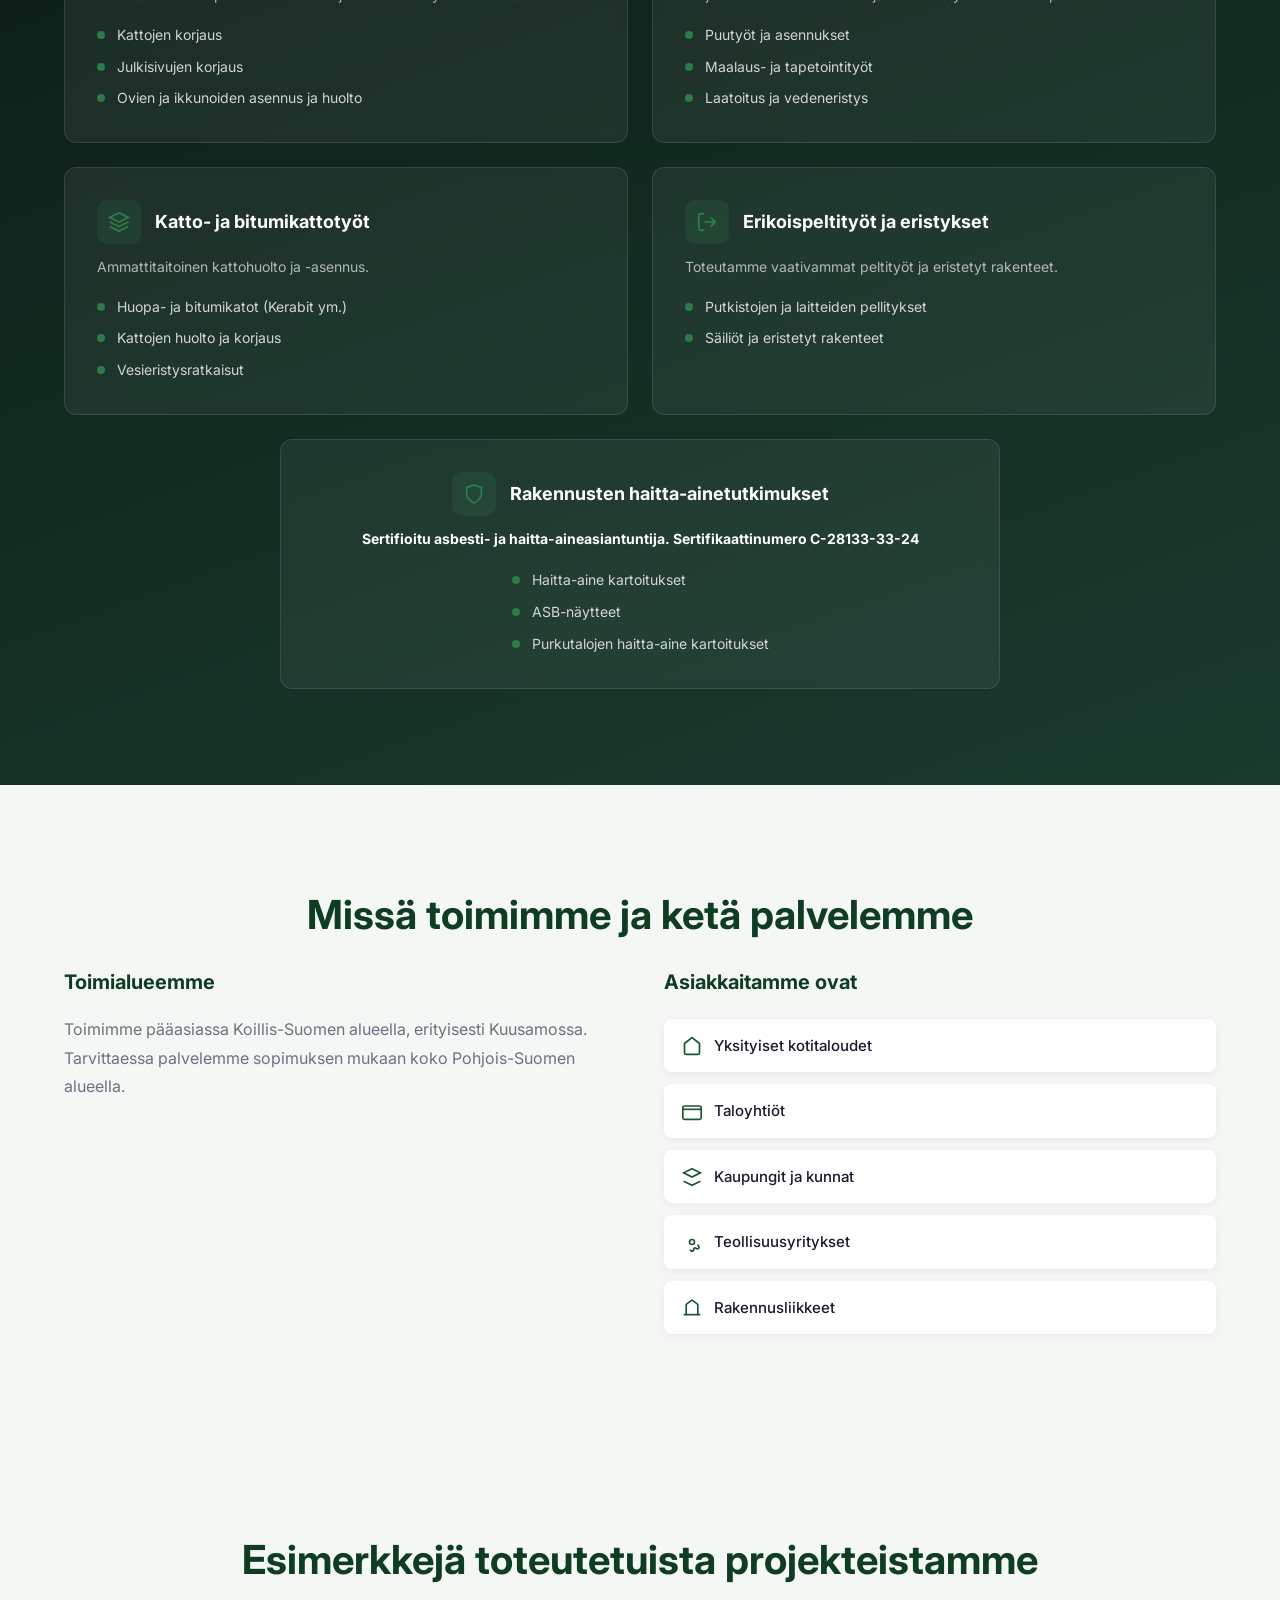
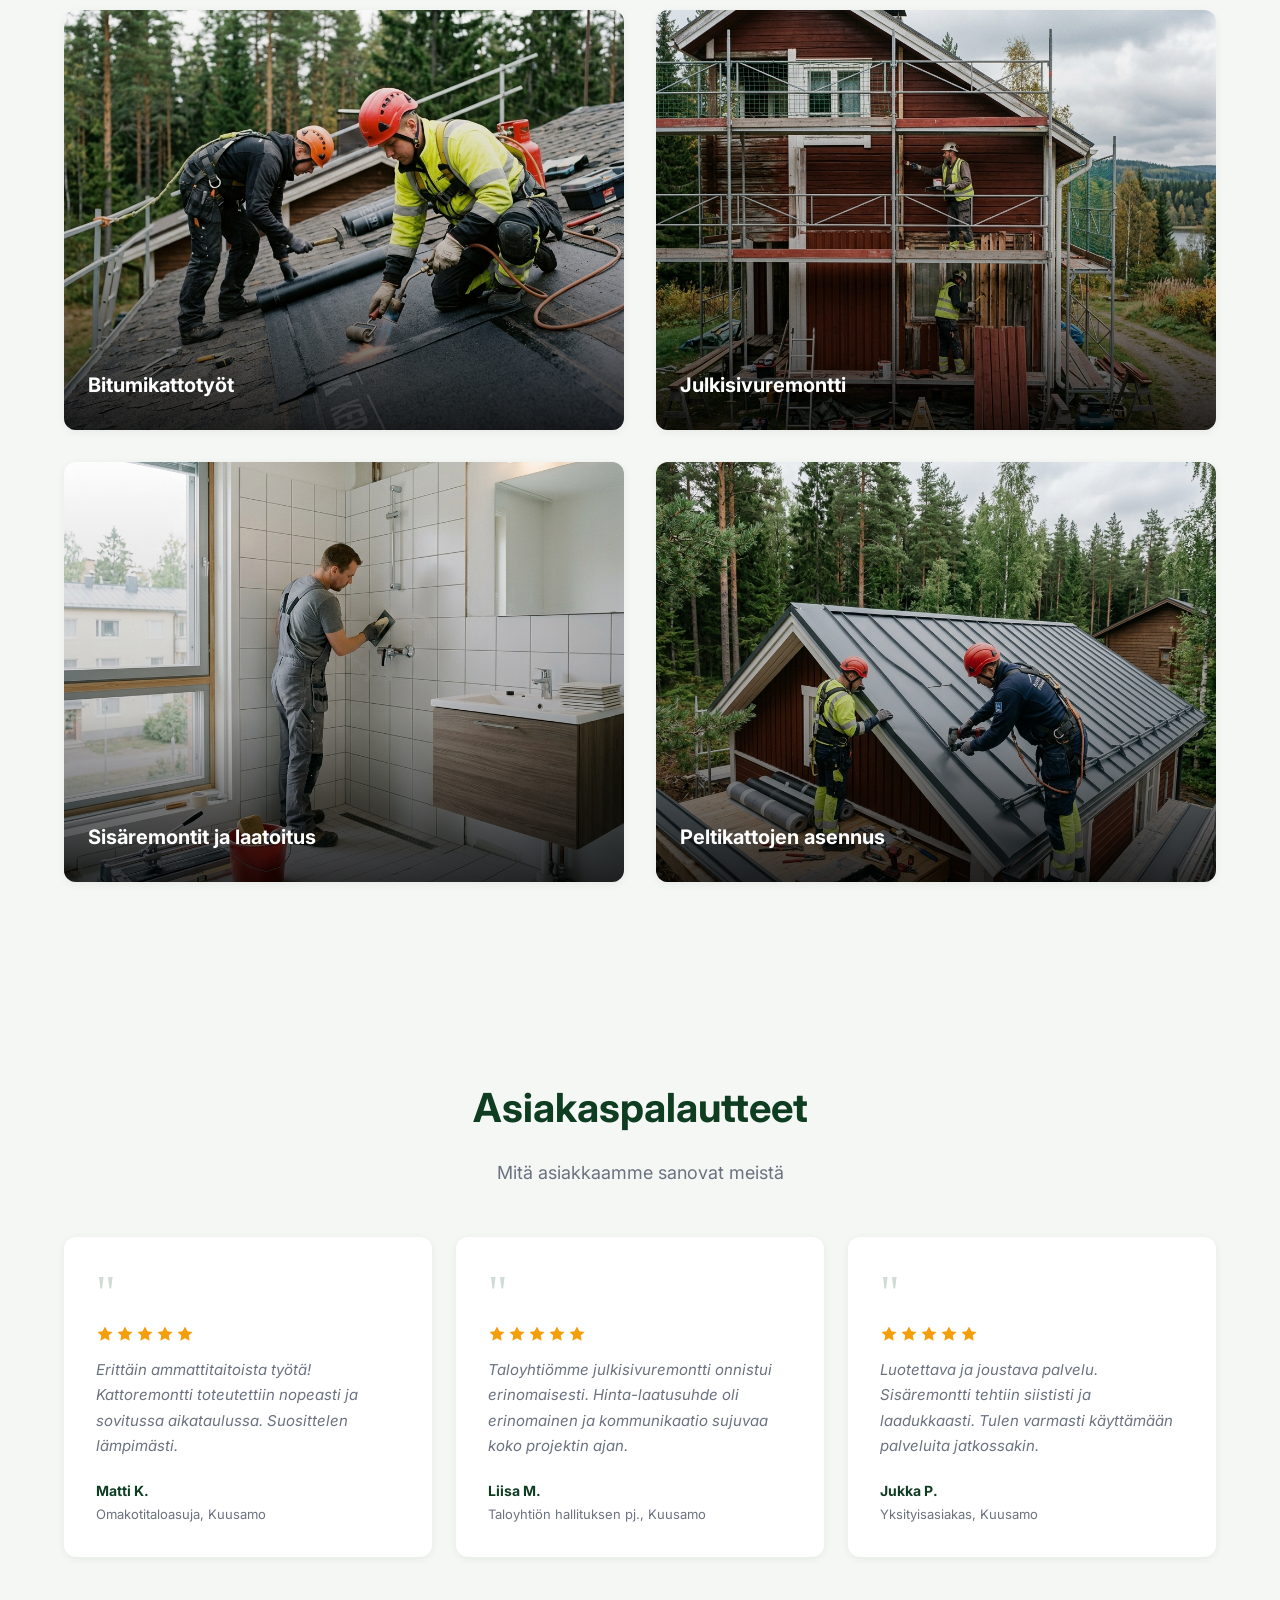
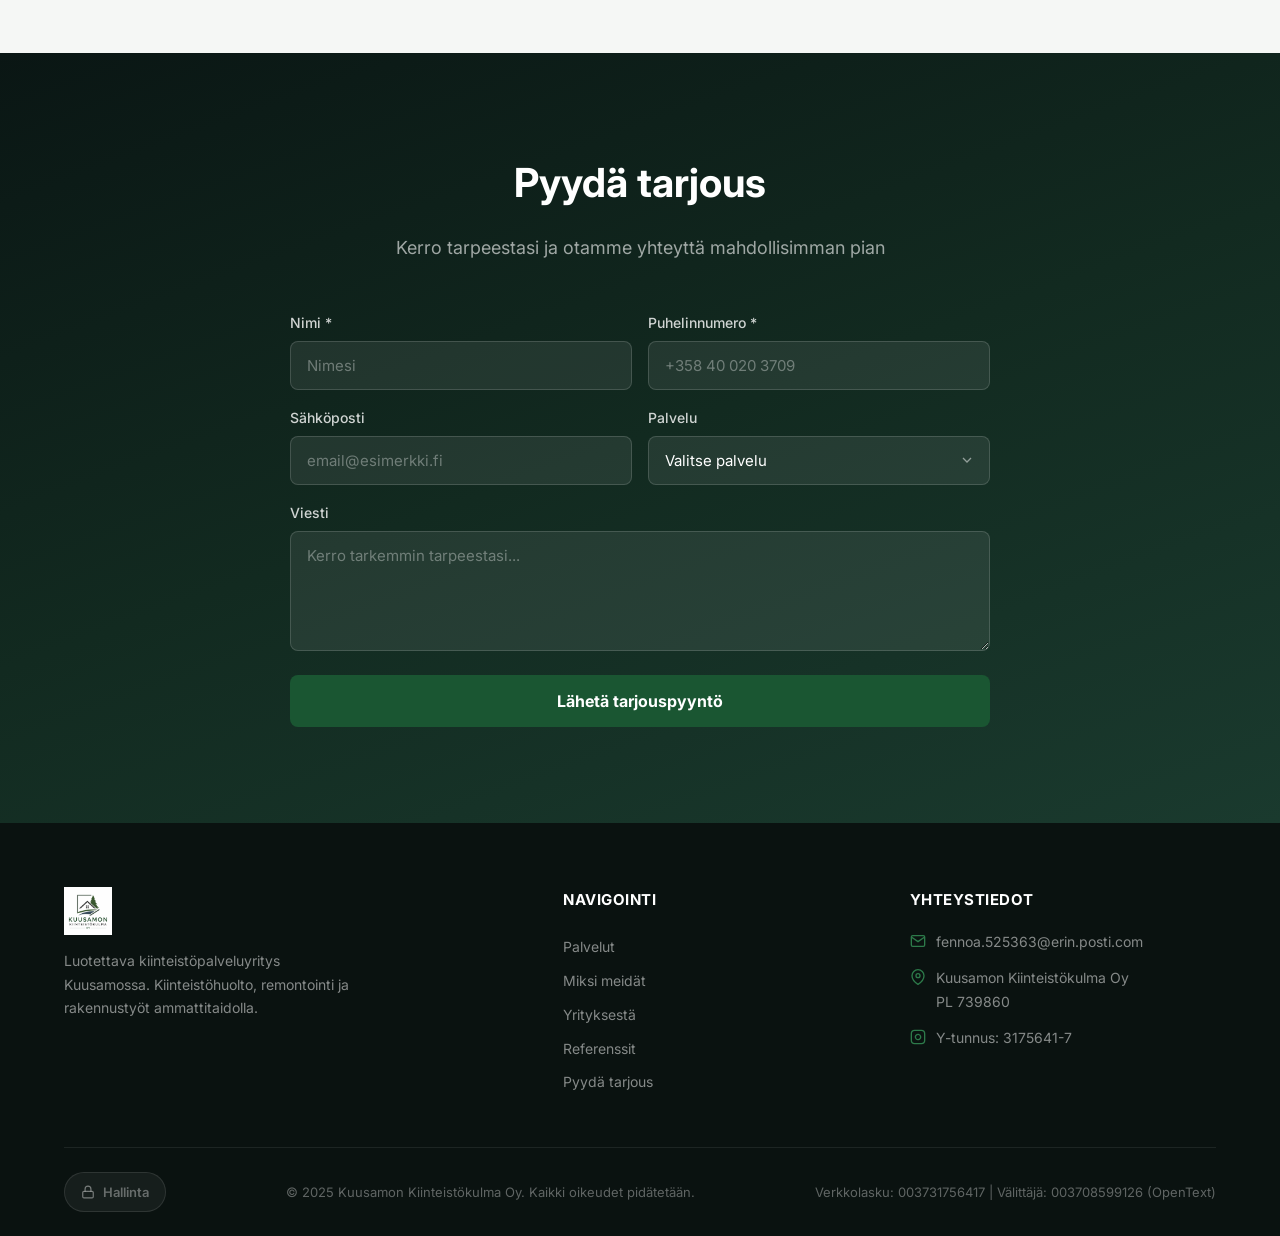
==== commit c4c50a6e: "Fix admin button to be in the footer instead of floating" ====
--- a/index.html
+++ b/index.html
@@ -286,6 +286,10 @@
 </div>
 </div>
 <div class="footer-bottom">
+<a href="admin.html" class="admin-fab" title="Hallintapaneeli">
+  <svg xmlns="http://www.w3.org/2000/svg" width="16" height="16" viewBox="0 0 24 24" fill="none" stroke="currentColor" stroke-width="2" stroke-linecap="round" stroke-linejoin="round"><rect x="3" y="11" width="18" height="11" rx="2" ry="2"></rect><path d="M7 11V7a5 5 0 0 1 10 0v4"></path></svg>
+  <span>Hallinta</span>
+</a>
 <p>&copy; 2025 Kuusamon Kiinteistökulma Oy. Kaikki oikeudet pidätetään.</p>
 <span>Verkkolasku: 003731756417 | Välittäjä: 003708599126 (OpenText)</span>
 </div>
@@ -302,10 +306,7 @@
 
 </div>
 
-<a href="admin.html" class="admin-fab" title="Hallintapaneeli">
-  <svg xmlns="http://www.w3.org/2000/svg" width="16" height="16" viewBox="0 0 24 24" fill="none" stroke="currentColor" stroke-width="2" stroke-linecap="round" stroke-linejoin="round"><rect x="3" y="11" width="18" height="11" rx="2" ry="2"></rect><path d="M7 11V7a5 5 0 0 1 10 0v4"></path></svg>
-  <span>Hallinta</span>
-</a>
+</div>
 
 <script src="script.js"></script>
 </body>
--- a/style.css
+++ b/style.css
@@ -310,16 +310,13 @@
   .btn-primary, .btn-secondary { width: 100%; justify-content: center; }
 }
 
-/* Admin Button Fixed */
+/* Admin Button in Footer */
 .admin-fab {
-  position: fixed; bottom: 24px; left: 24px; z-index: 99999;
-  display: flex; align-items: center; gap: 8px;
-  padding: 10px 18px; background: rgba(15, 23, 42, 0.9);
-  backdrop-filter: blur(8px); -webkit-backdrop-filter: blur(8px);
+  display: inline-flex; align-items: center; gap: 8px;
+  padding: 8px 16px; background: rgba(255, 255, 255, 0.05);
   border: 1px solid rgba(255, 255, 255, 0.1); border-radius: 50px;
-  color: #fff; text-decoration: none;
+  color: rgba(255, 255, 255, 0.7); text-decoration: none;
   font-size: 13px; font-weight: 600; transition: all 0.3s ease;
-  box-shadow: 0 4px 15px rgba(0,0,0,0.2);
 }
 .admin-fab:hover {
   background: rgba(45, 122, 74, 0.2); color: var(--color-primary-light);
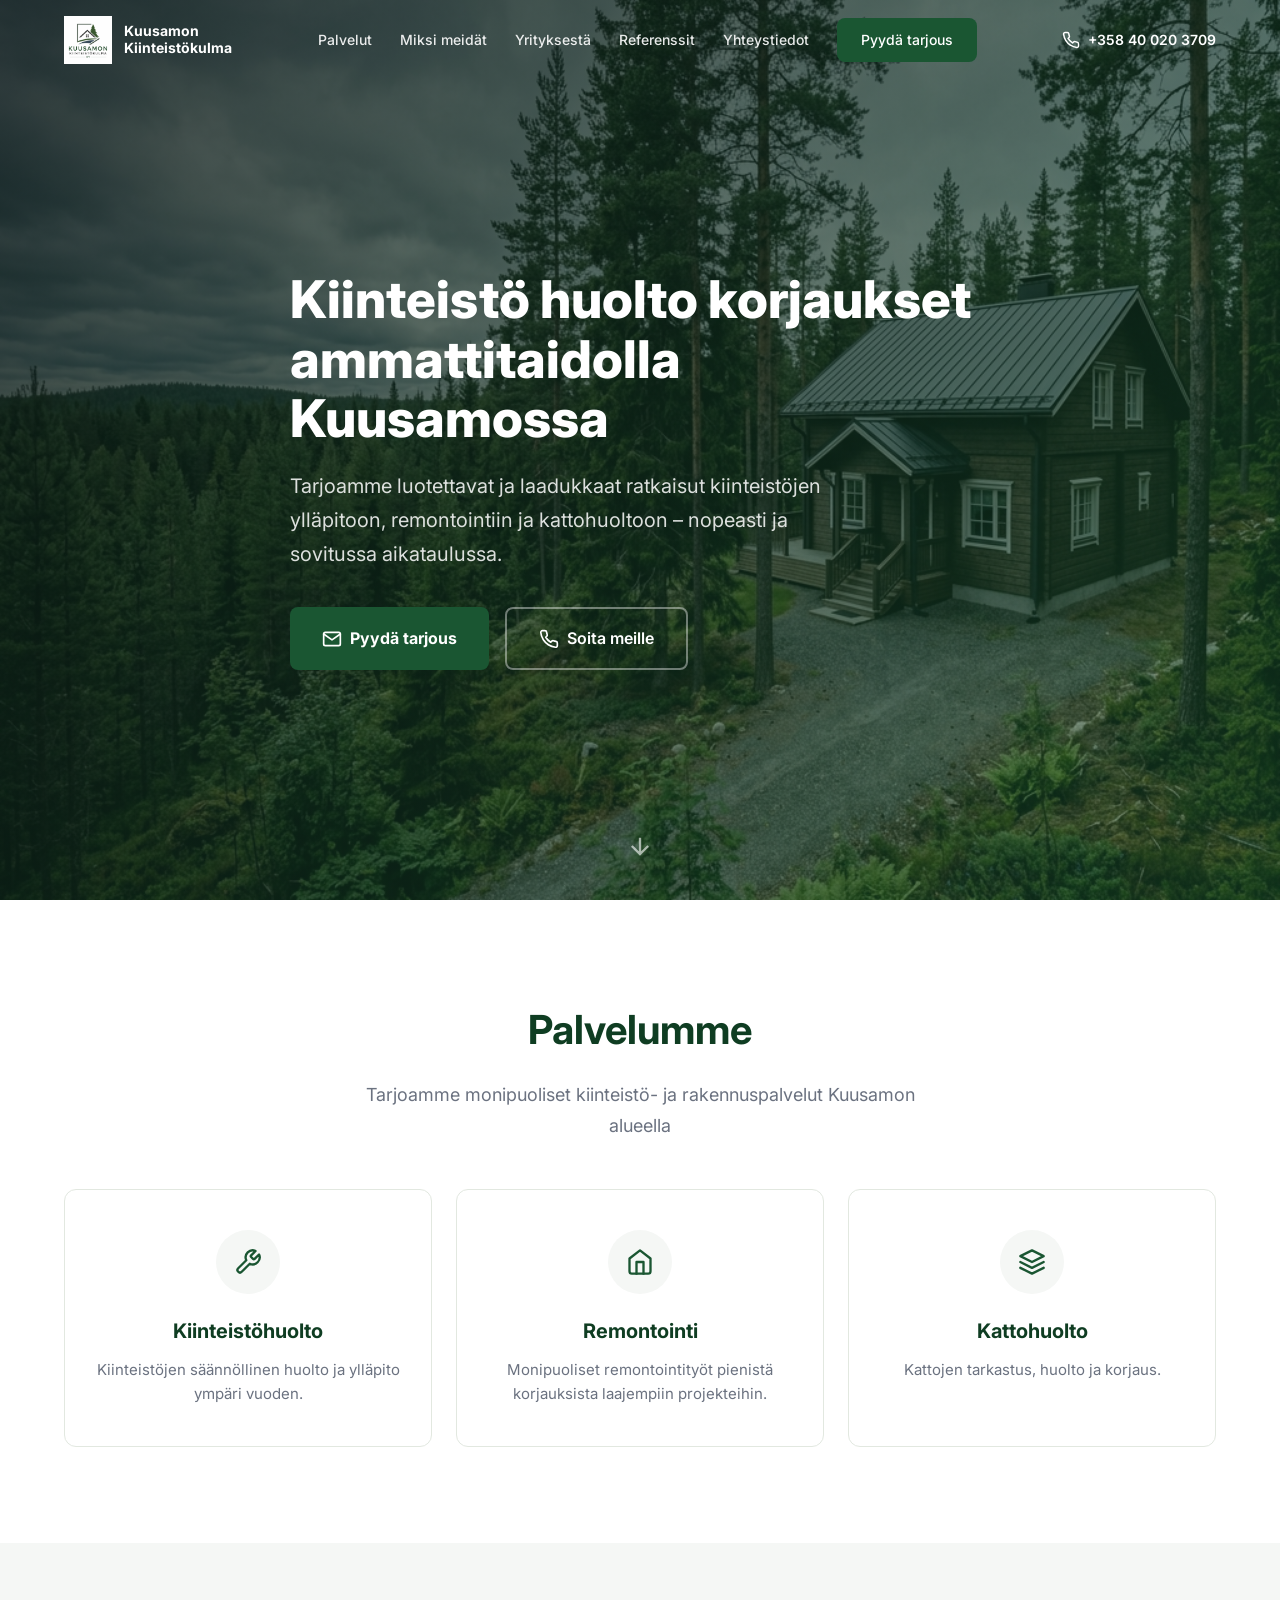
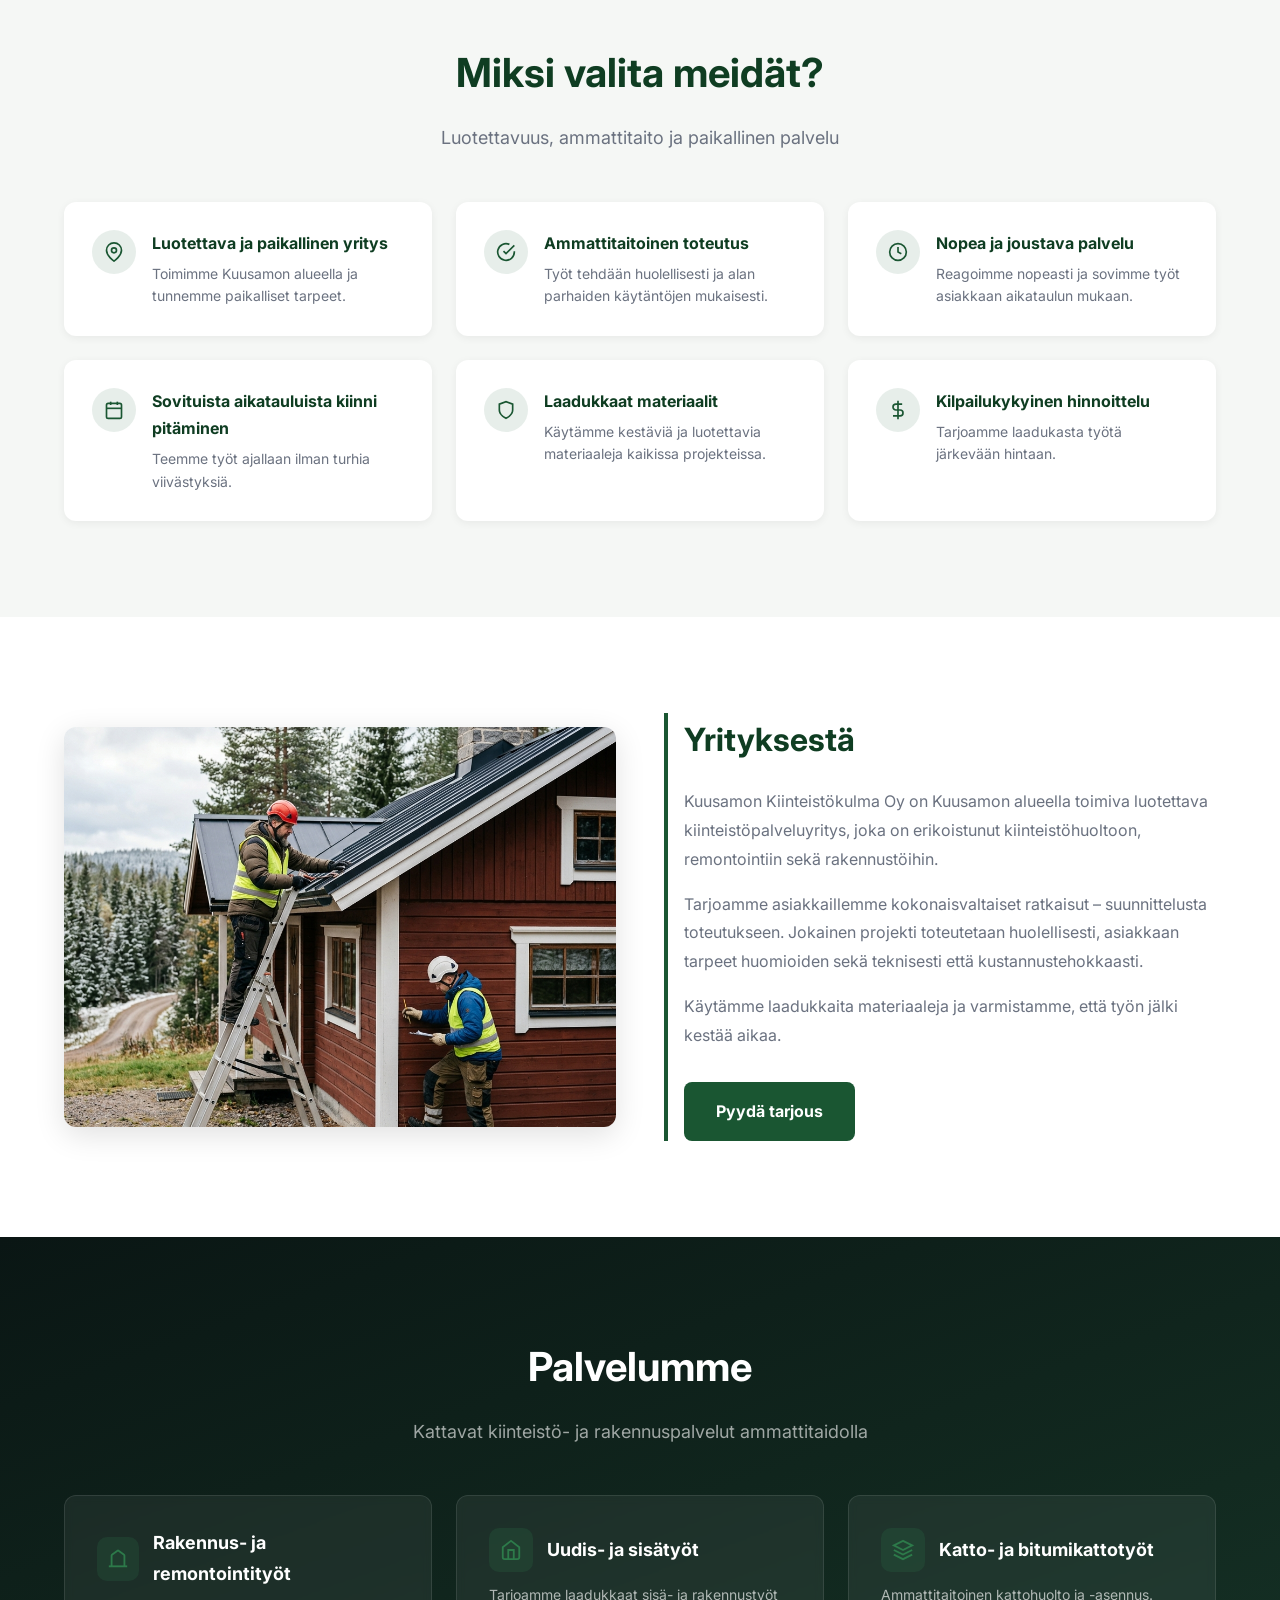
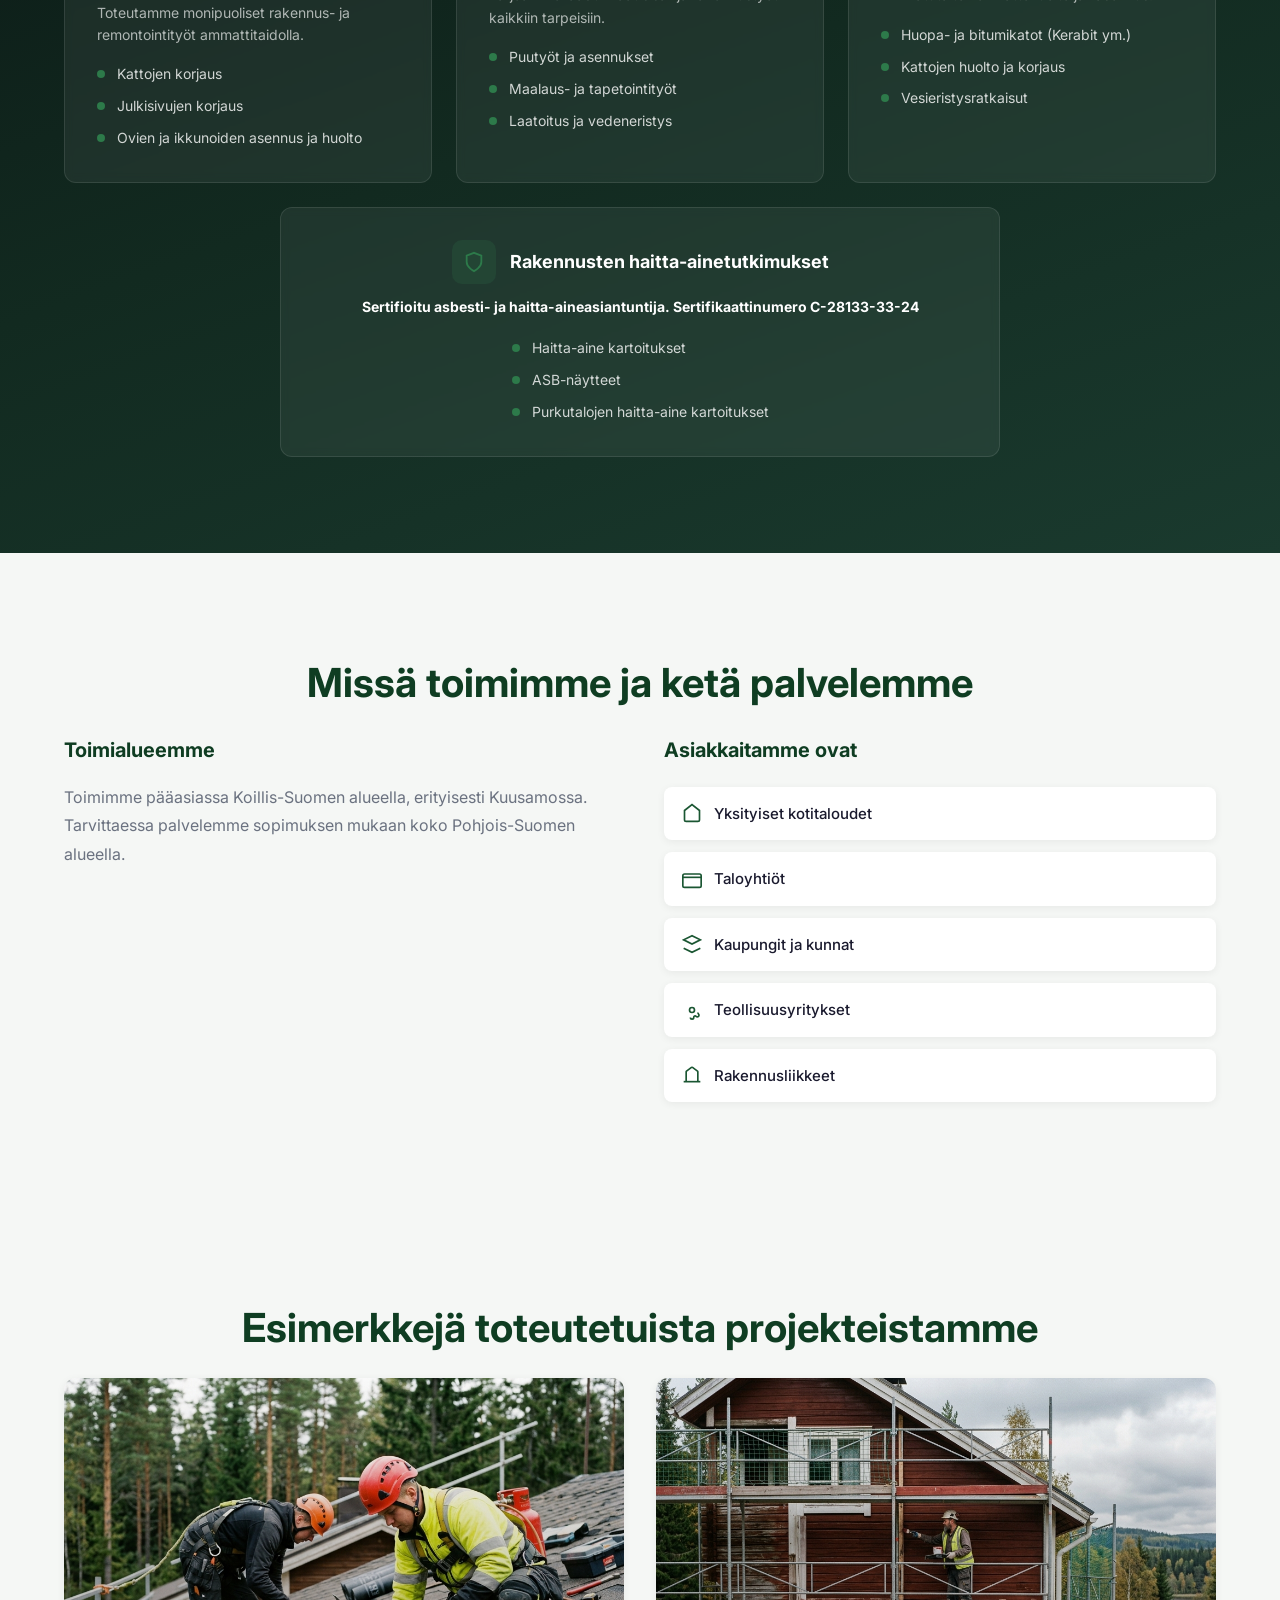
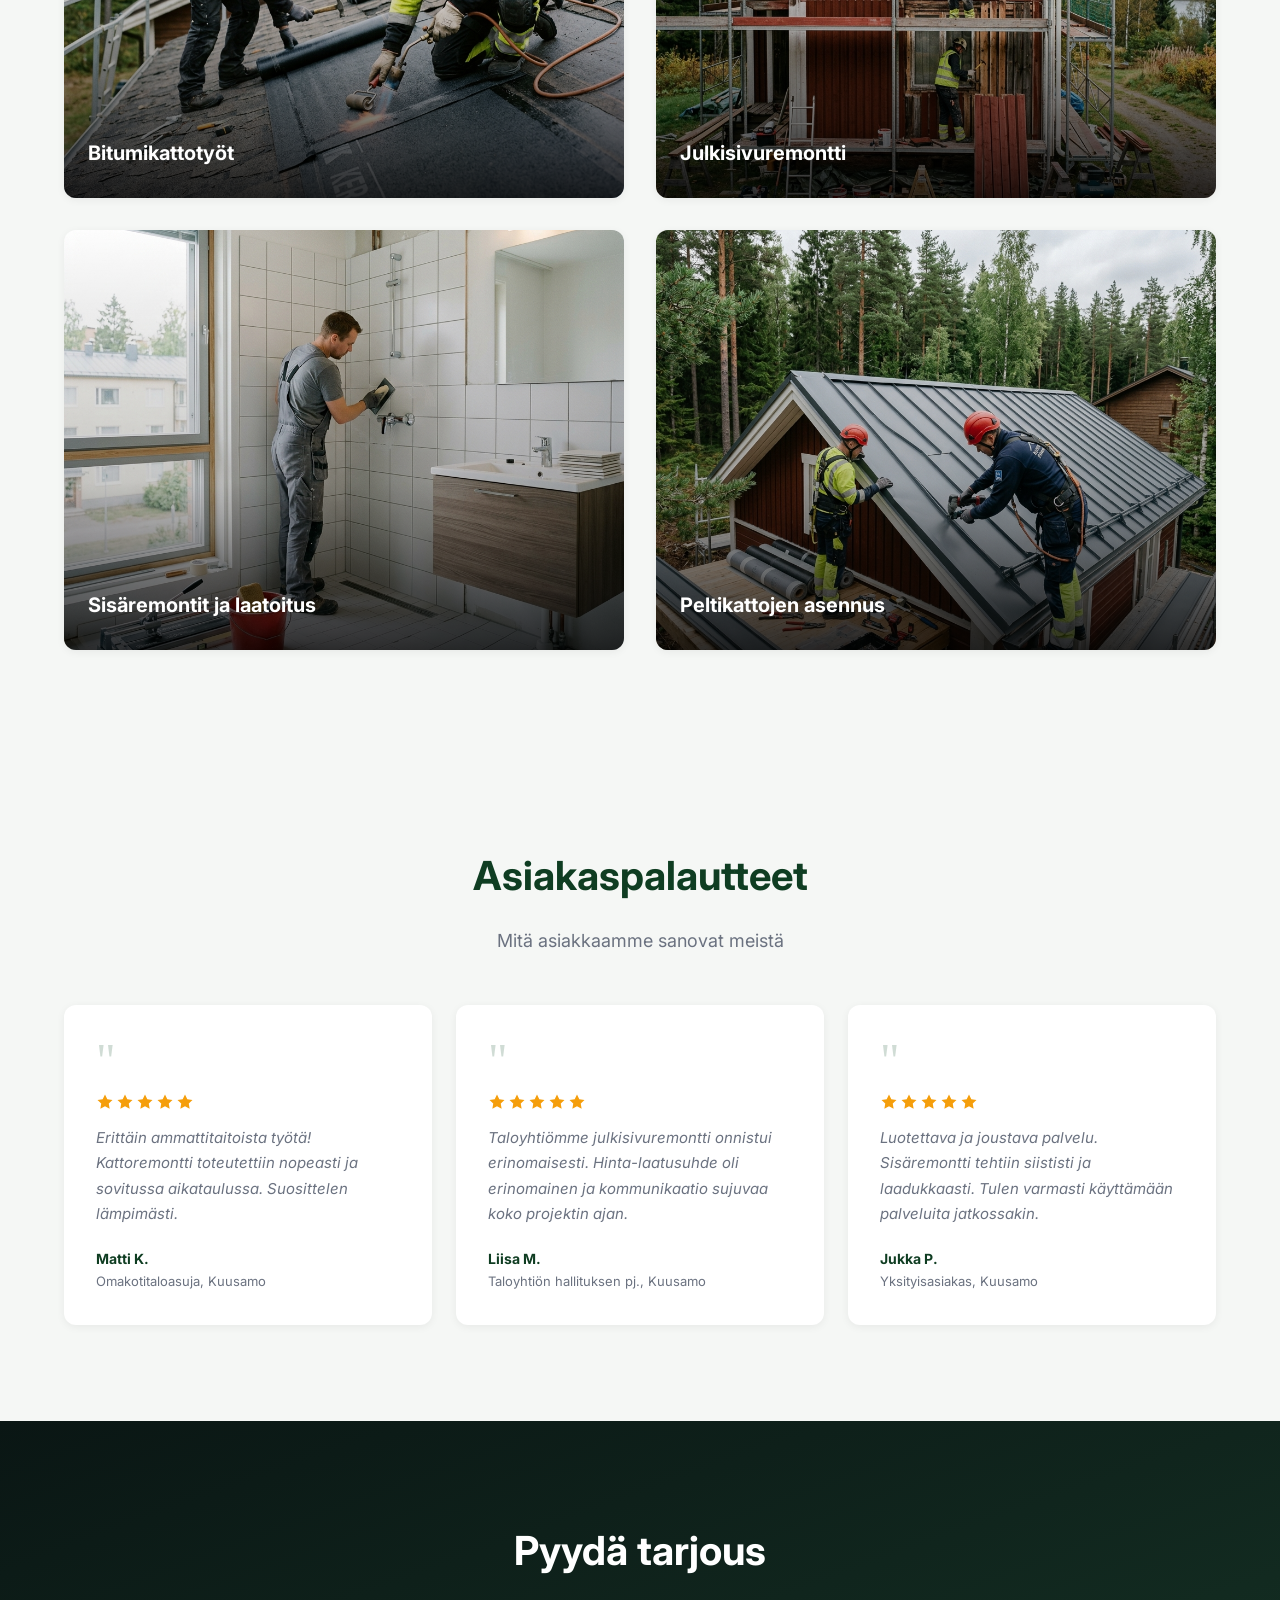
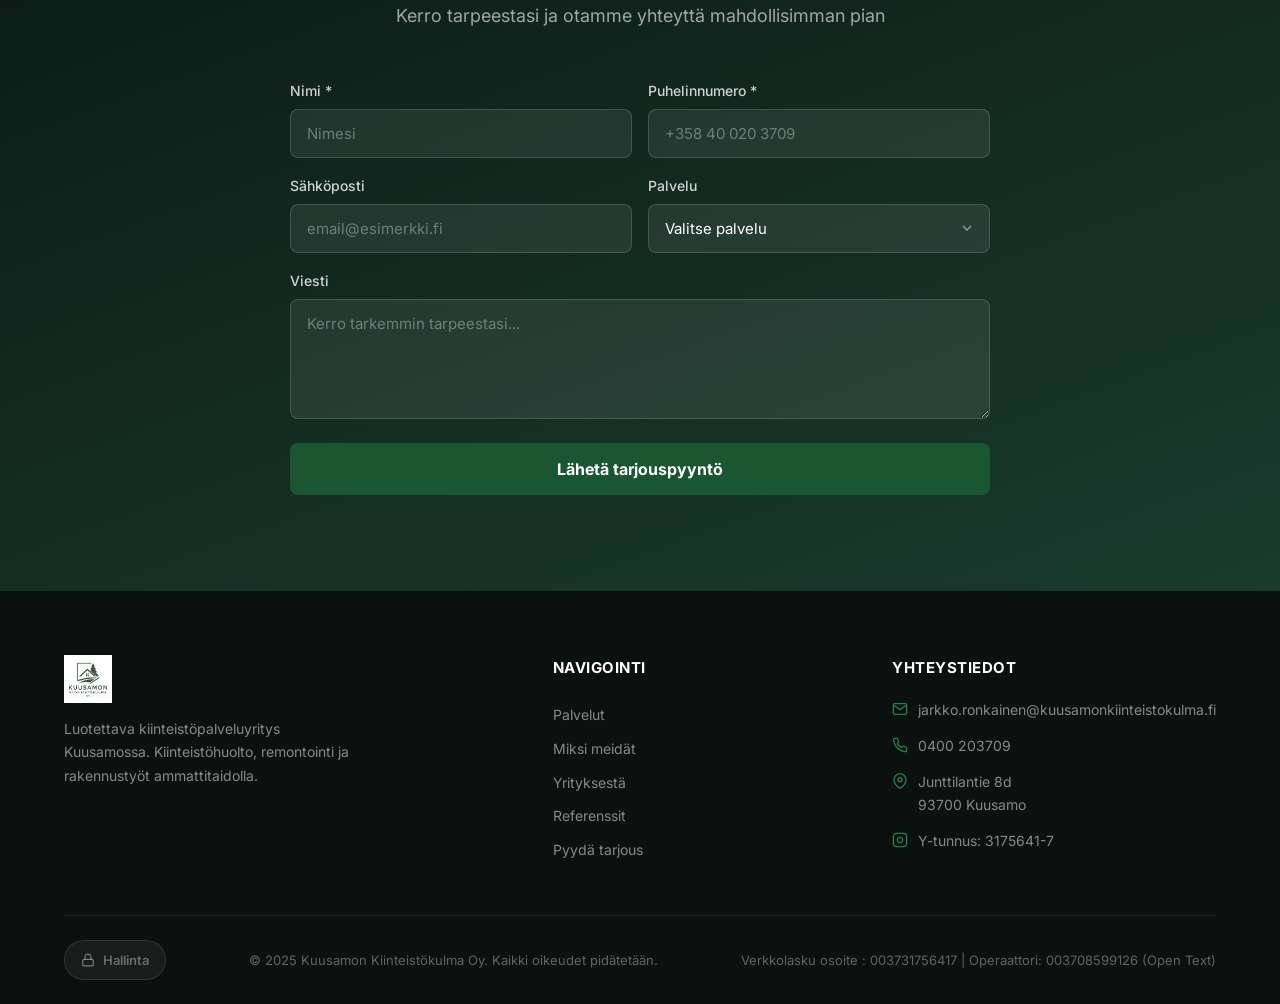
==== commit f8d1c3c3: "Update contact info and remove Erikoispeltityöt block" ====
--- a/index.html
+++ b/index.html
@@ -156,11 +156,7 @@
 <p>Ammattitaitoinen kattohuolto ja -asennus.</p>
 <ul><li>Huopa- ja bitumikatot (Kerabit ym.)</li><li>Kattojen huolto ja korjaus</li><li>Vesieristysratkaisut</li></ul>
 </div>
-<div class="ext-card fade-in">
-<div class="ext-card-header"><div class="ext-card-icon"><svg xmlns="http://www.w3.org/2000/svg" viewBox="0 0 24 24" fill="none" stroke="currentColor" stroke-width="2"><path d="M9 21H5a2 2 0 0 1-2-2V5a2 2 0 0 1 2-2h4"/><polyline points="16 17 21 12 16 7"/><line x1="21" y1="12" x2="9" y2="12"/></svg></div><h3>Erikoispeltityöt ja eristykset</h3></div>
-<p>Toteutamme vaativammat peltityöt ja eristetyt rakenteet.</p>
-<ul><li>Putkistojen ja laitteiden pellitykset</li><li>Säiliöt ja eristetyt rakenteet</li></ul>
-</div>
+
 <div class="ext-card ext-card-featured fade-in">
 <div class="ext-card-header"><div class="ext-card-icon"><svg xmlns="http://www.w3.org/2000/svg" viewBox="0 0 24 24" fill="none" stroke="currentColor" stroke-width="2"><path d="M12 22s8-4 8-10V5l-8-3-8 3v7c0 6 8 10 8 10z"/></svg></div><h3>Rakennusten haitta-ainetutkimukset</h3></div>
 <p class="ext-certificate-text"><strong>Sertifioitu asbesti- ja haitta-aineasiantuntija. Sertifikaattinumero C-28133-33-24</strong></p>
@@ -280,8 +276,9 @@
 </div>
 <div>
 <h4>Yhteystiedot</h4>
-<div class="footer-contact-item"><svg xmlns="http://www.w3.org/2000/svg" viewBox="0 0 24 24" fill="none" stroke="currentColor" stroke-width="2"><path d="M4 4h16c1.1 0 2 .9 2 2v12c0 1.1-.9 2-2 2H4c-1.1 0-2-.9-2-2V6c0-1.1.9-2 2-2z"/><polyline points="22,6 12,13 2,6"/></svg><a href="mailto:fennoa.525363@erin.posti.com">fennoa.525363@erin.posti.com</a></div>
-<div class="footer-contact-item"><svg xmlns="http://www.w3.org/2000/svg" viewBox="0 0 24 24" fill="none" stroke="currentColor" stroke-width="2"><path d="M21 10c0 7-9 13-9 13s-9-6-9-13a9 9 0 0 1 18 0z"/><circle cx="12" cy="10" r="3"/></svg><span>Kuusamon Kiinteistökulma Oy<br>PL 739860</span></div>
+<div class="footer-contact-item"><svg xmlns="http://www.w3.org/2000/svg" viewBox="0 0 24 24" fill="none" stroke="currentColor" stroke-width="2"><path d="M4 4h16c1.1 0 2 .9 2 2v12c0 1.1-.9 2-2 2H4c-1.1 0-2-.9-2-2V6c0-1.1.9-2 2-2z"/><polyline points="22,6 12,13 2,6"/></svg><a href="mailto:jarkko.ronkainen@kuusamonkiinteistokulma.fi">jarkko.ronkainen@kuusamonkiinteistokulma.fi</a></div>
+<div class="footer-contact-item"><svg xmlns="http://www.w3.org/2000/svg" viewBox="0 0 24 24" fill="none" stroke="currentColor" stroke-width="2" stroke-linecap="round" stroke-linejoin="round"><path d="M22 16.92v3a2 2 0 0 1-2.18 2 19.79 19.79 0 0 1-8.63-3.07 19.5 19.5 0 0 1-6-6 19.79 19.79 0 0 1-3.07-8.67A2 2 0 0 1 4.11 2h3a2 2 0 0 1 2 1.72c.127.96.361 1.903.7 2.81a2 2 0 0 1-.45 2.11L8.09 9.91a16 16 0 0 0 6 6l1.27-1.27a2 2 0 0 1 2.11-.45c.907.339 1.85.573 2.81.7A2 2 0 0 1 22 16.92z"/></svg><a href="tel:+358400203709">0400 203709</a></div>
+<div class="footer-contact-item"><svg xmlns="http://www.w3.org/2000/svg" viewBox="0 0 24 24" fill="none" stroke="currentColor" stroke-width="2"><path d="M21 10c0 7-9 13-9 13s-9-6-9-13a9 9 0 0 1 18 0z"/><circle cx="12" cy="10" r="3"/></svg><span>Junttilantie 8d<br>93700 Kuusamo</span></div>
 <div class="footer-contact-item"><svg xmlns="http://www.w3.org/2000/svg" viewBox="0 0 24 24" fill="none" stroke="currentColor" stroke-width="2"><rect x="2" y="2" width="20" height="20" rx="5" ry="5"/><path d="M16 11.37A4 4 0 1 1 12.63 8 4 4 0 0 1 16 11.37z"/></svg><span>Y-tunnus: 3175641-7</span></div>
 </div>
 </div>
@@ -291,7 +288,7 @@
   <span>Hallinta</span>
 </a>
 <p>&copy; 2025 Kuusamon Kiinteistökulma Oy. Kaikki oikeudet pidätetään.</p>
-<span>Verkkolasku: 003731756417 | Välittäjä: 003708599126 (OpenText)</span>
+<span>Verkkolasku osoite : 003731756417 | Operaattori: 003708599126 (Open Text)</span>
 </div>
 </div>
 </footer>
--- a/style.css
+++ b/style.css
@@ -127,7 +127,7 @@
 .ext-services { padding: 96px 0; background: linear-gradient(160deg, #0a1614 0%, #122a20 50%, #1a3a2e 100%); }
 .ext-services .section-title { color: var(--color-white); }
 .ext-services .section-subtitle { color: rgba(255,255,255,0.6); }
-.ext-grid { display: grid; grid-template-columns: repeat(2, 1fr); gap: 24px; }
+.ext-grid { display: grid; grid-template-columns: repeat(3, 1fr); gap: 24px; }
 .ext-card { padding: 32px; border-radius: var(--radius-lg); background: rgba(255,255,255,0.06); border: 1px solid rgba(255,255,255,0.1); backdrop-filter: blur(4px); transition: var(--transition); }
 .ext-card:hover { background: rgba(255,255,255,0.1); transform: translateY(-4px); border-color: rgba(45,122,74,0.4); }
 .ext-card-header { display: flex; align-items: center; gap: 14px; margin-bottom: 12px; }
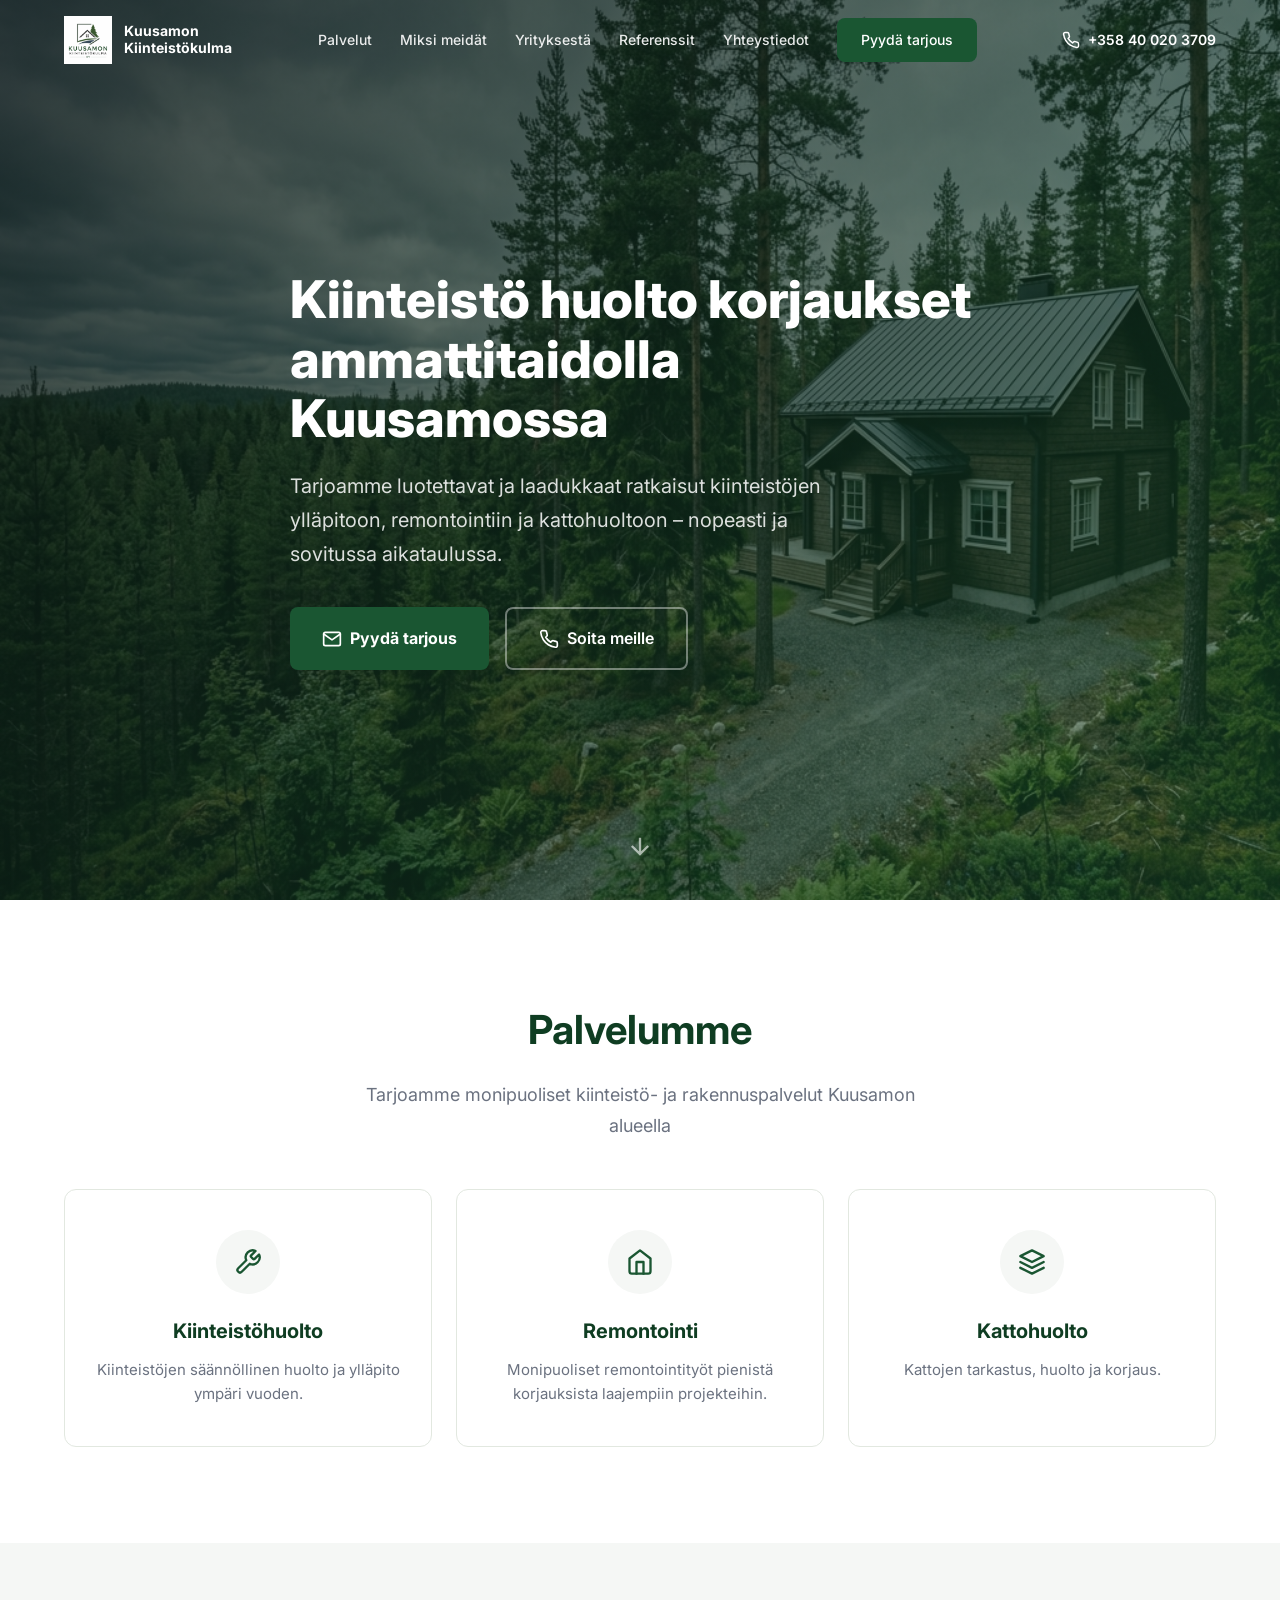
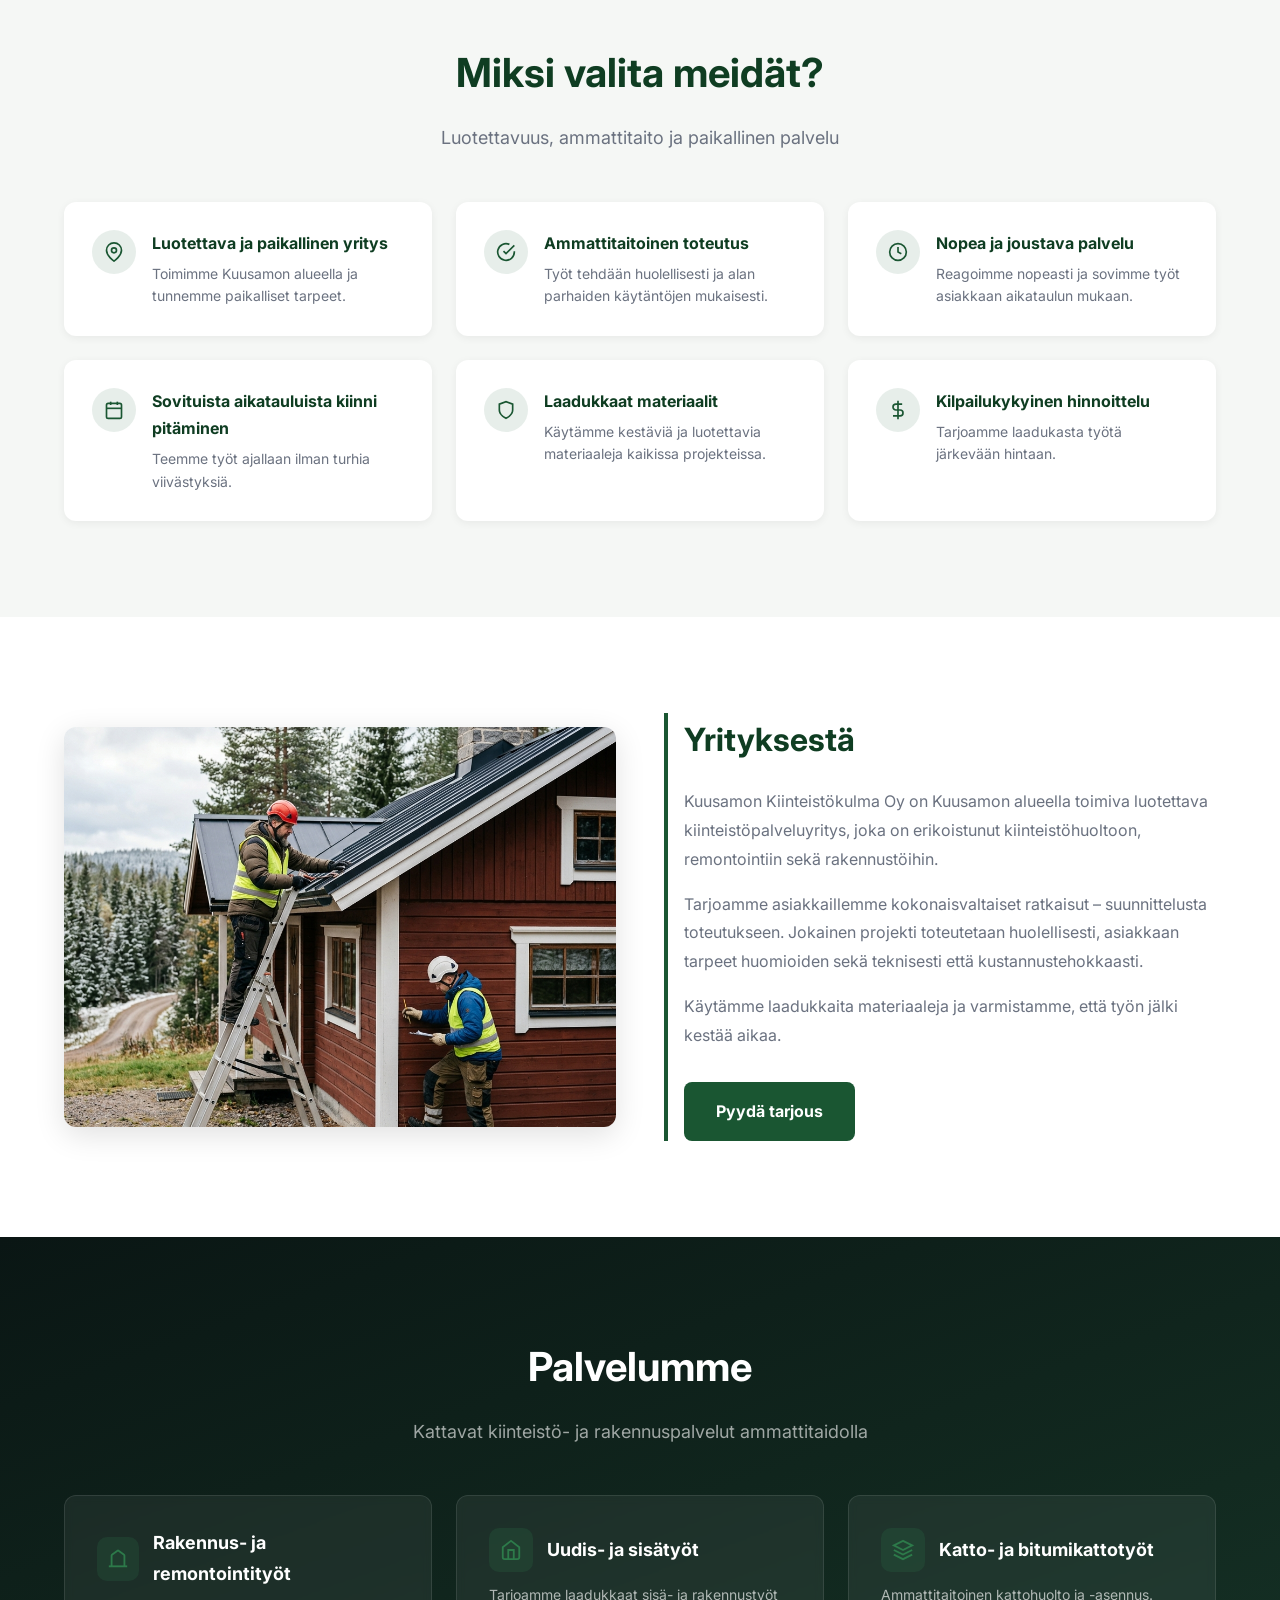
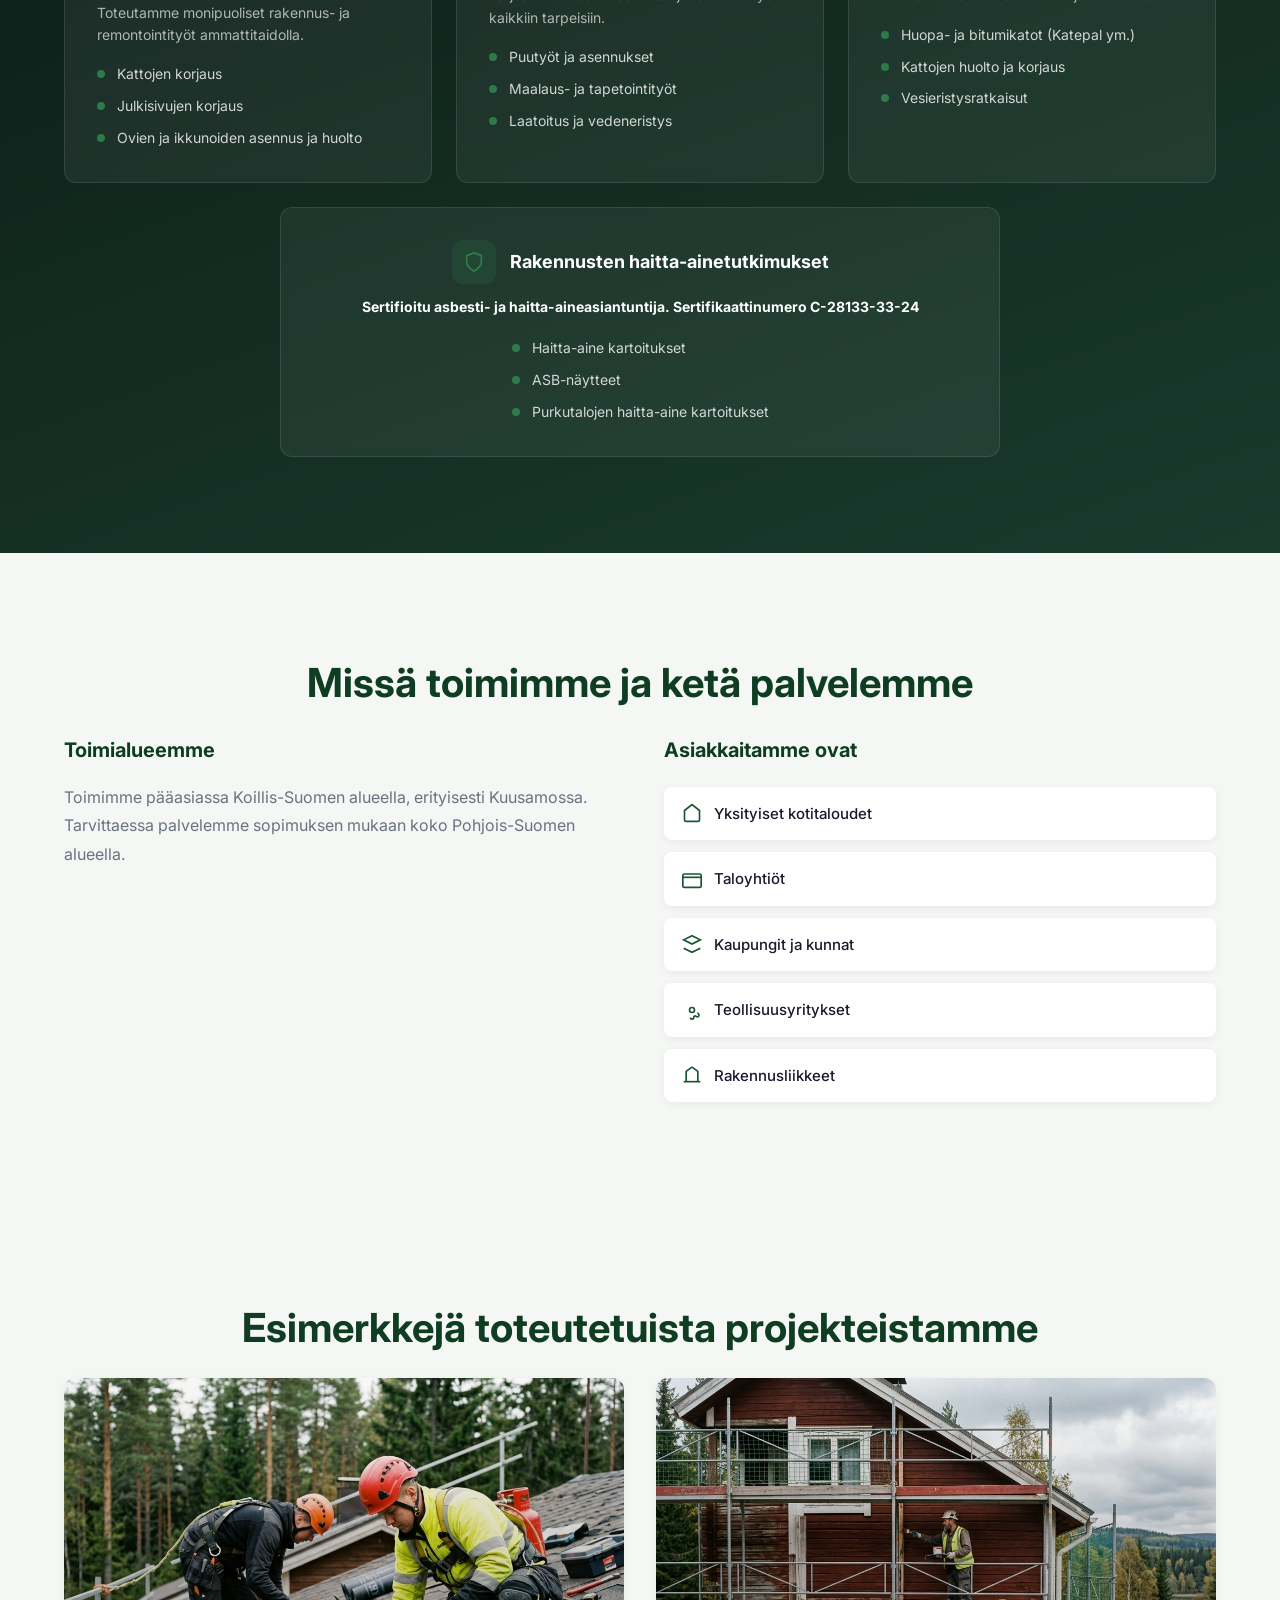
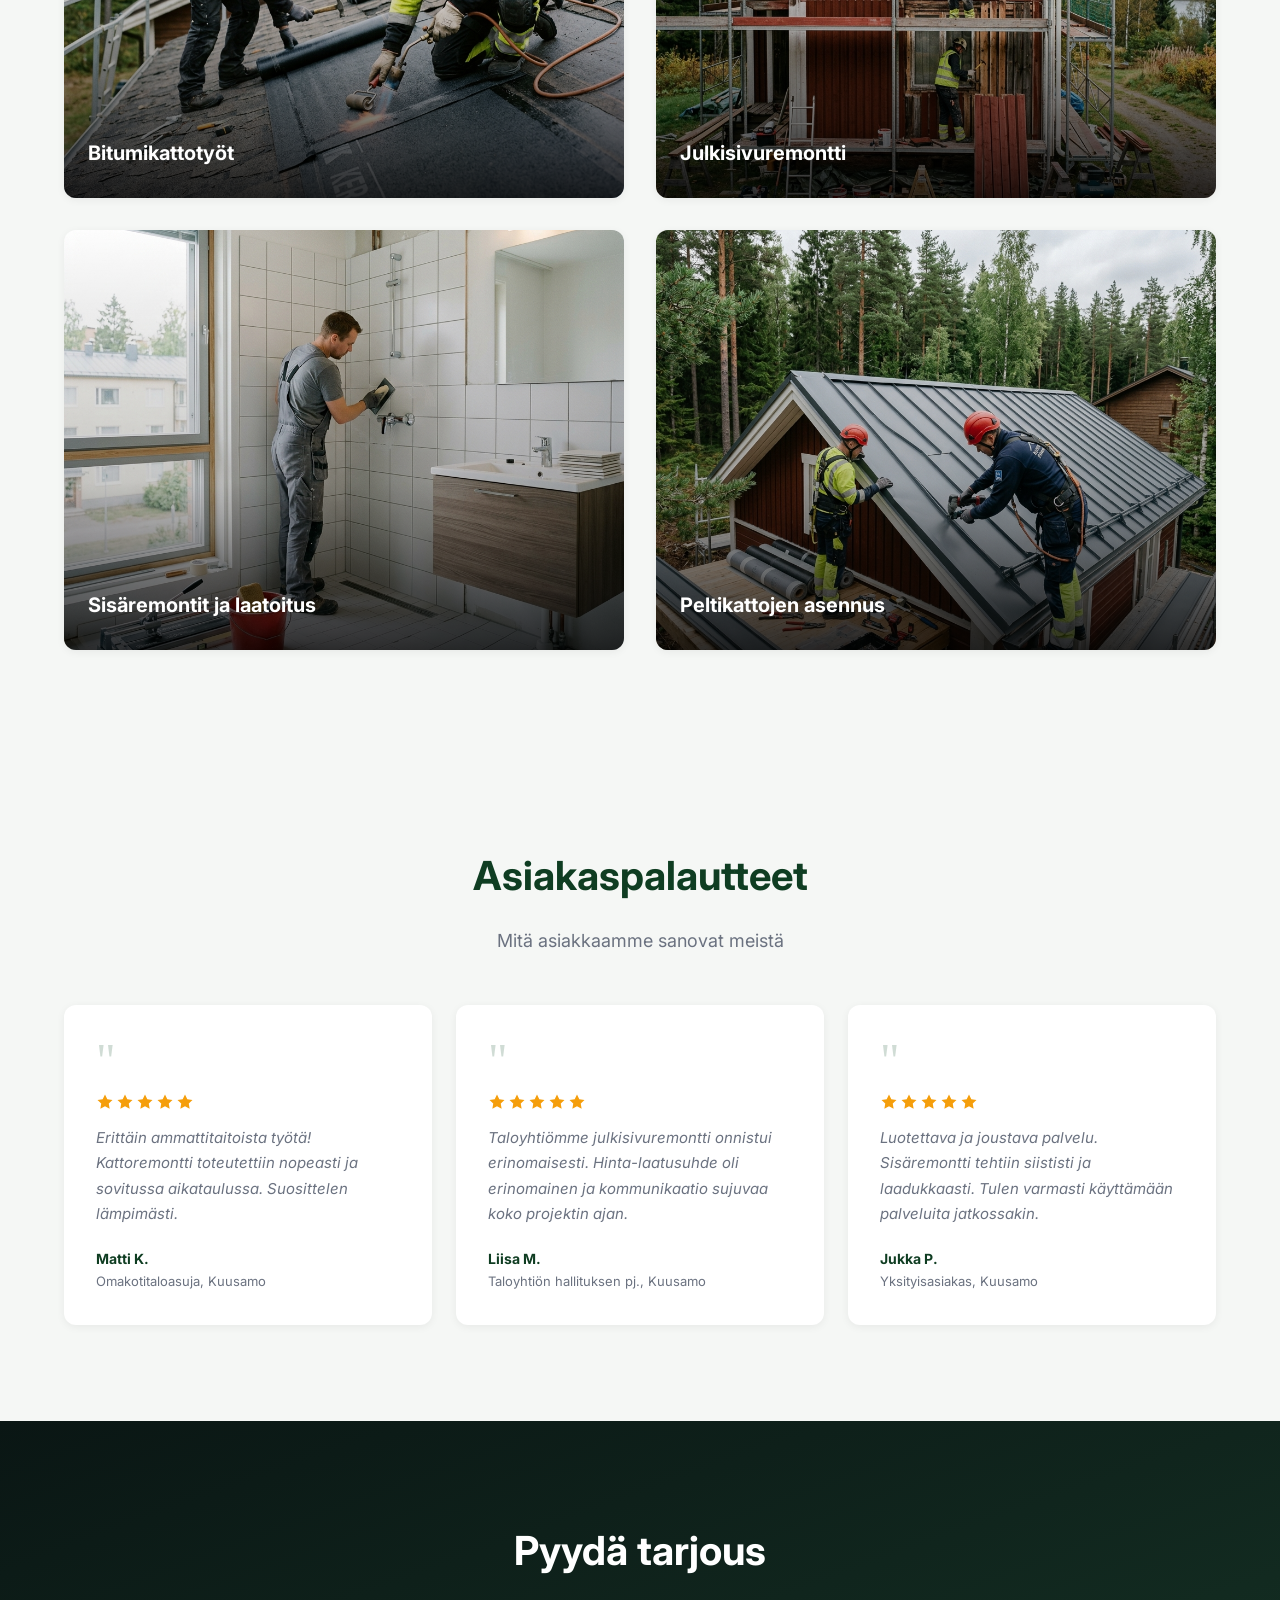
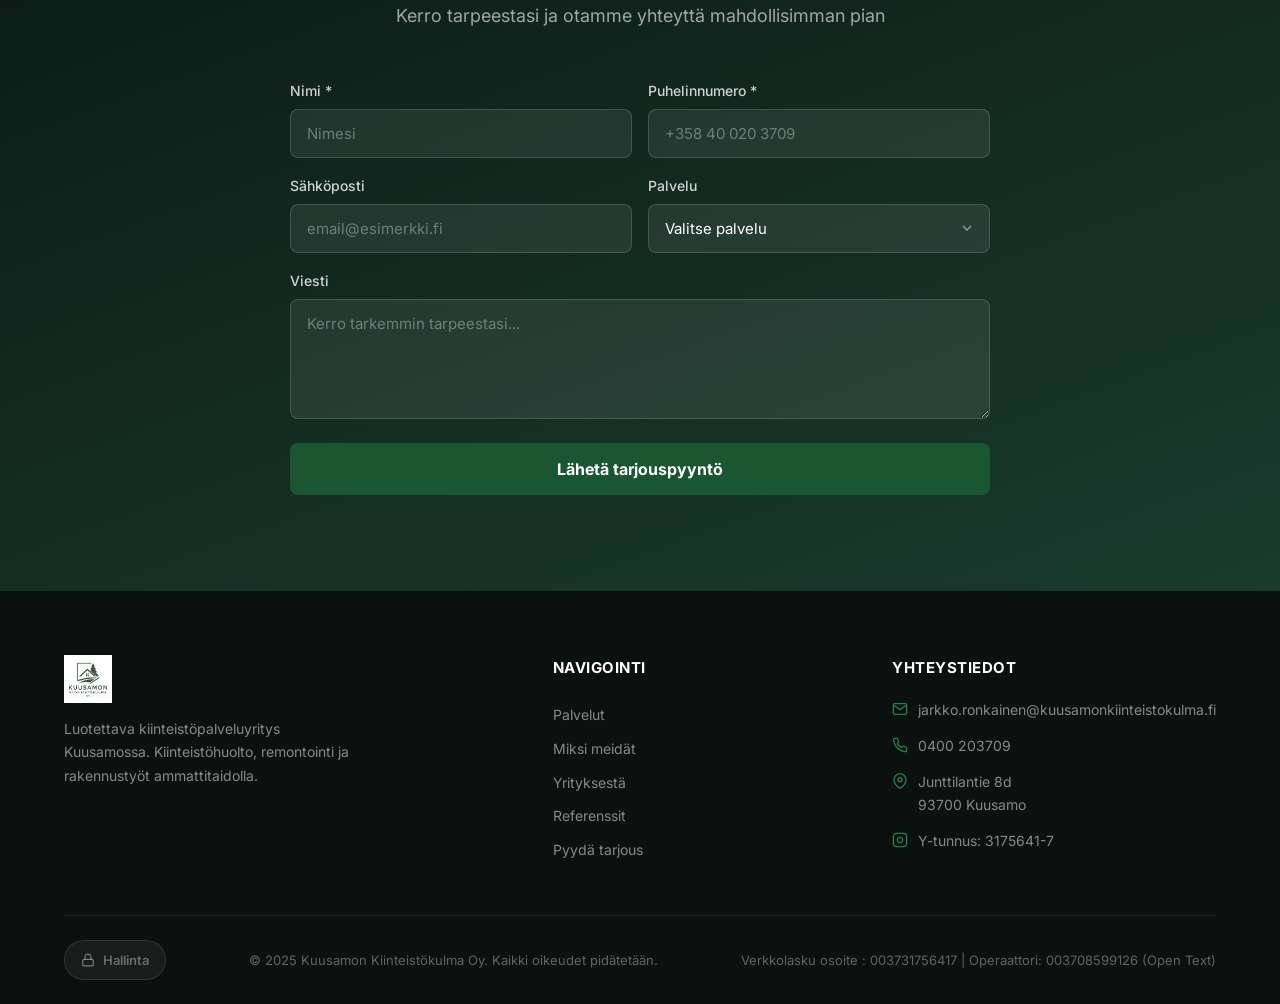
==== commit 4f7d2dfd: "Change Kerabit to Katepal in services" ====
--- a/index.html
+++ b/index.html
@@ -154,7 +154,7 @@
 <div class="ext-card fade-in">
 <div class="ext-card-header"><div class="ext-card-icon"><svg xmlns="http://www.w3.org/2000/svg" viewBox="0 0 24 24" fill="none" stroke="currentColor" stroke-width="2"><polygon points="12 2 2 7 12 12 22 7 12 2"/><polyline points="2 17 12 22 22 17"/><polyline points="2 12 12 17 22 12"/></svg></div><h3>Katto- ja bitumikattotyöt</h3></div>
 <p>Ammattitaitoinen kattohuolto ja -asennus.</p>
-<ul><li>Huopa- ja bitumikatot (Kerabit ym.)</li><li>Kattojen huolto ja korjaus</li><li>Vesieristysratkaisut</li></ul>
+<ul><li>Huopa- ja bitumikatot (Katepal ym.)</li><li>Kattojen huolto ja korjaus</li><li>Vesieristysratkaisut</li></ul>
 </div>
 
 <div class="ext-card ext-card-featured fade-in">
